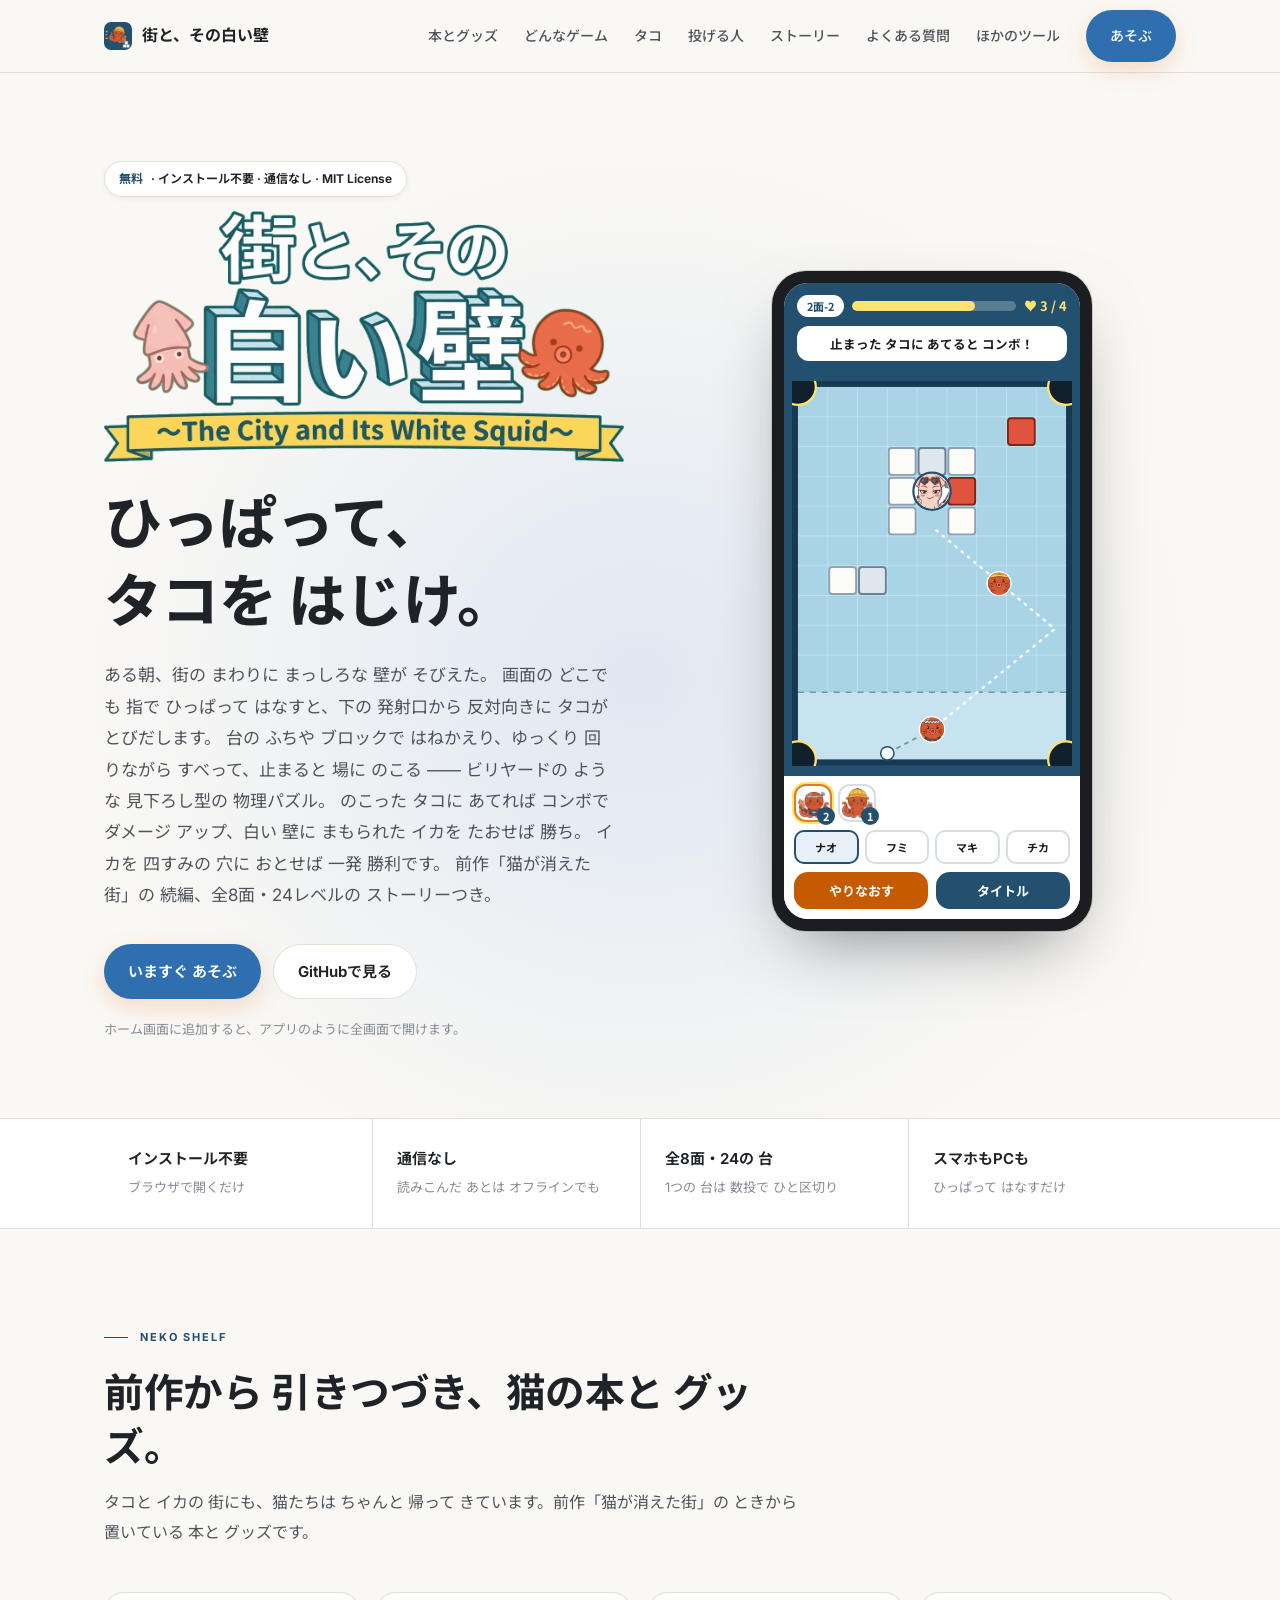
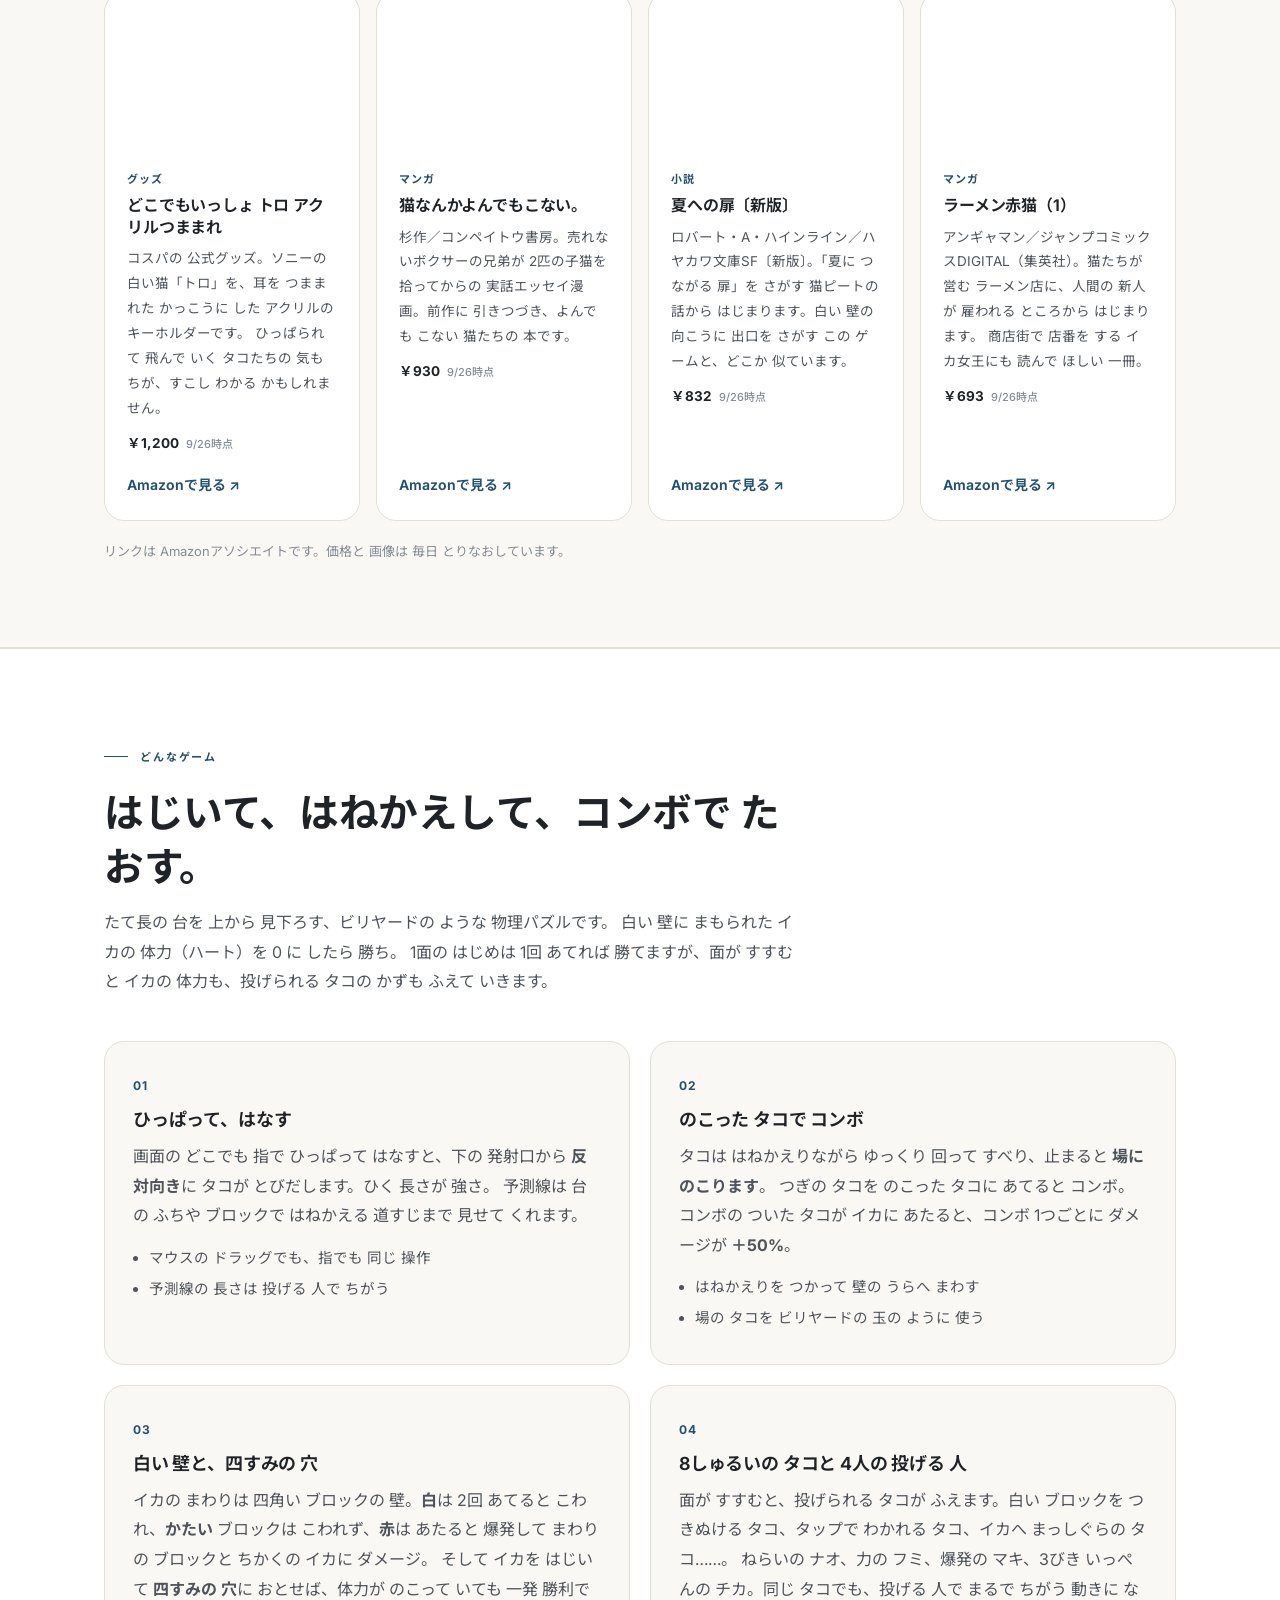
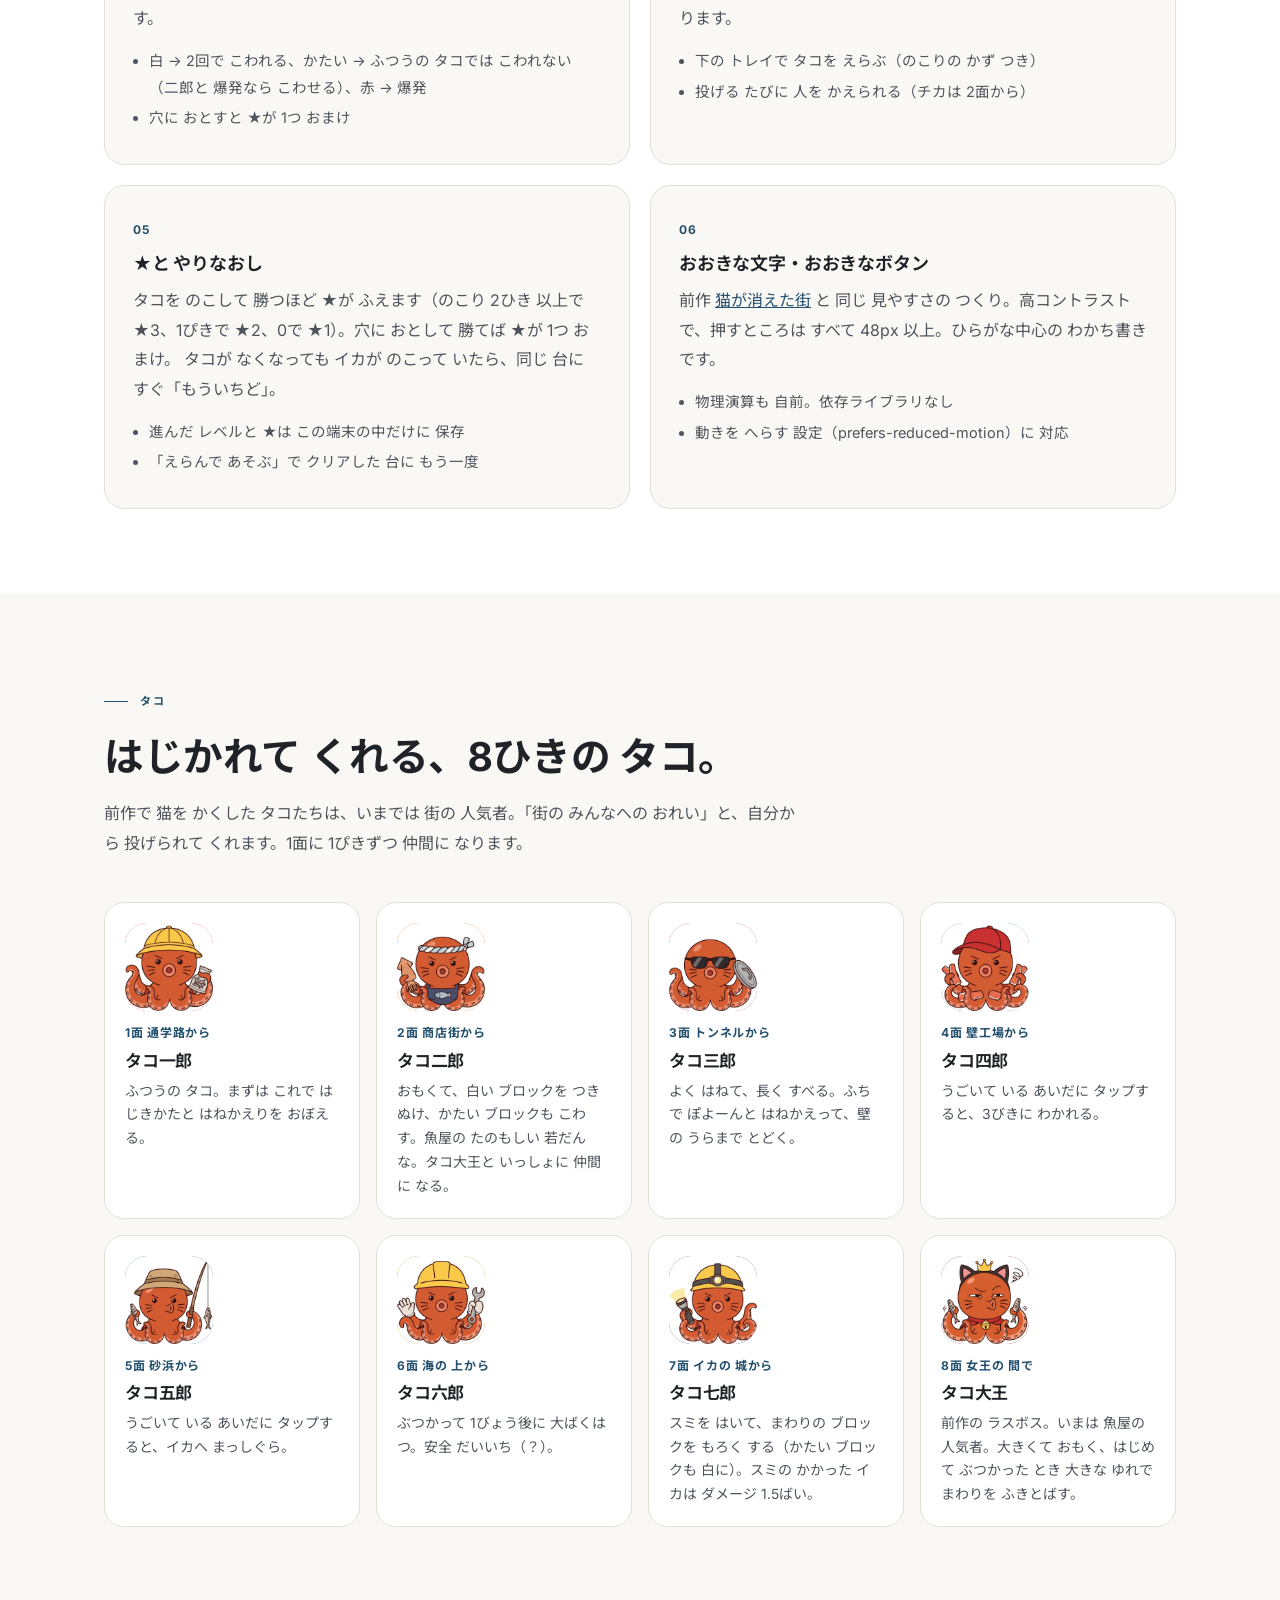
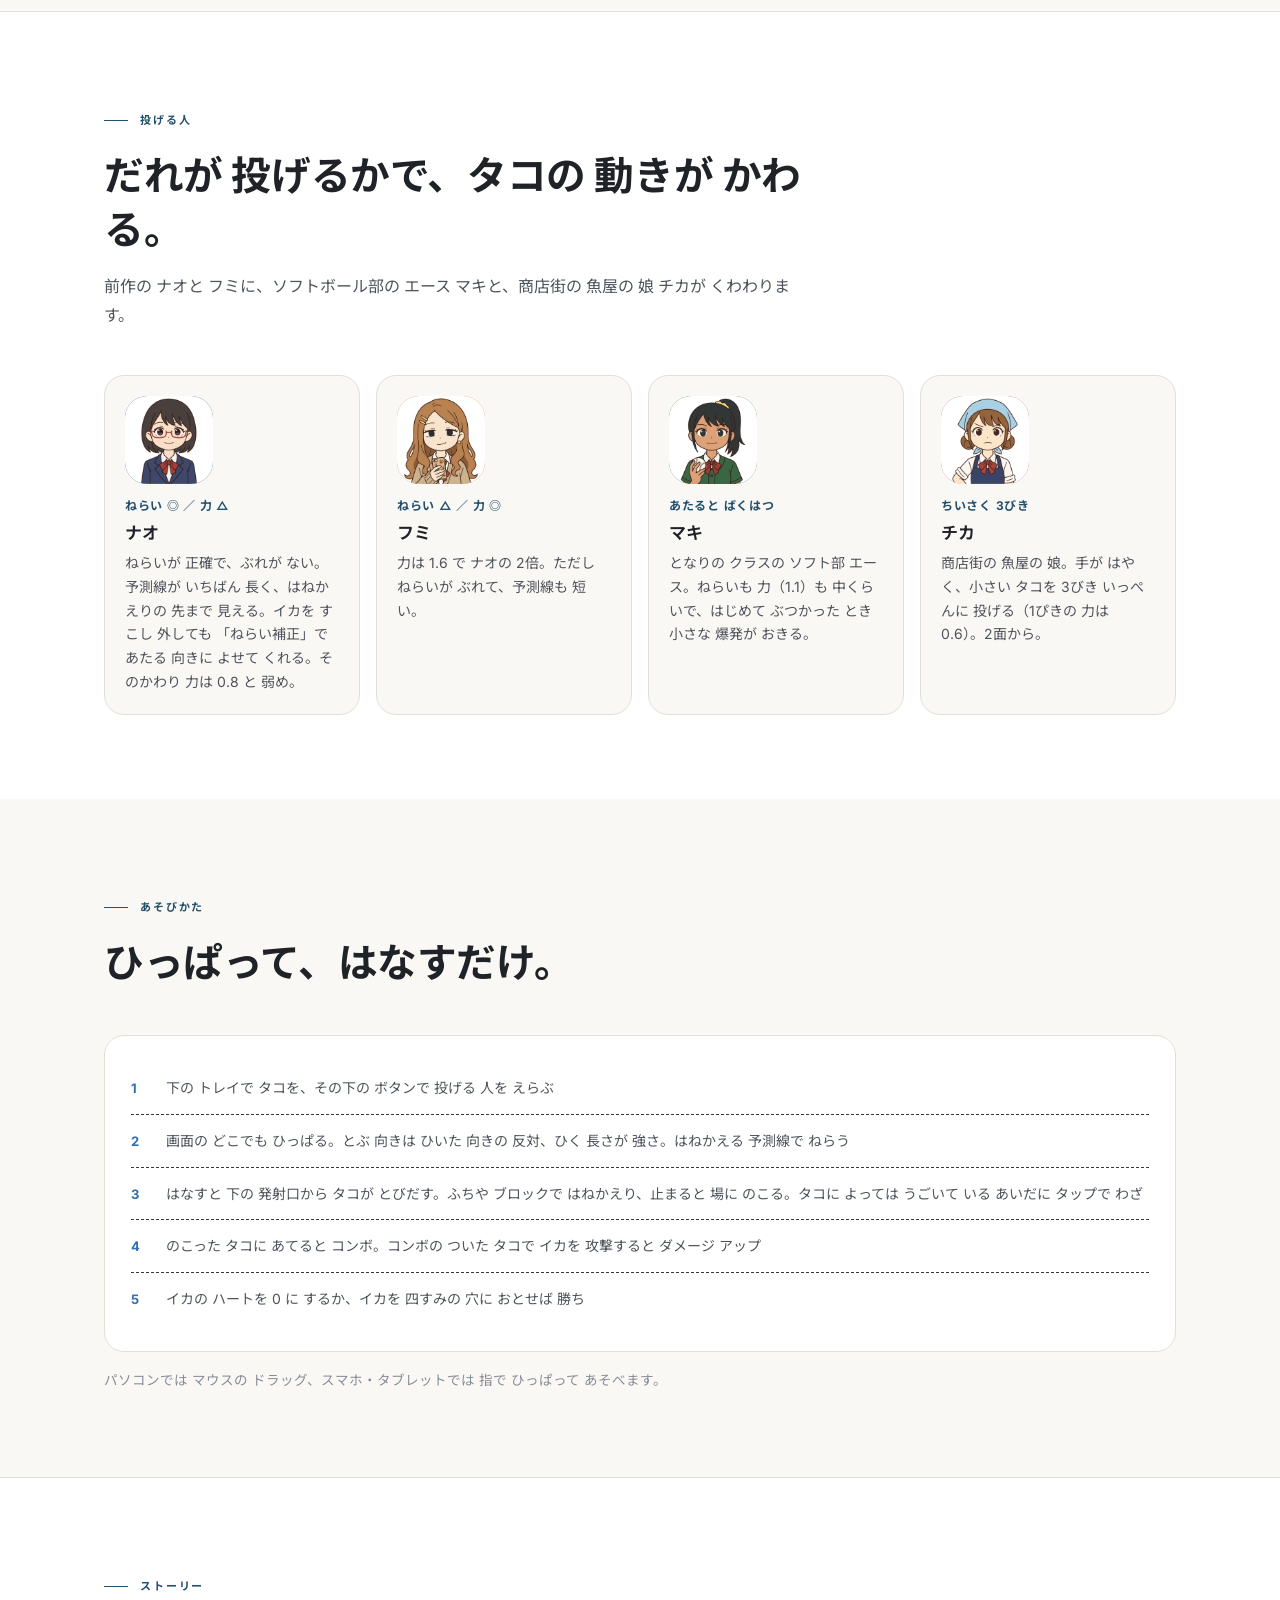
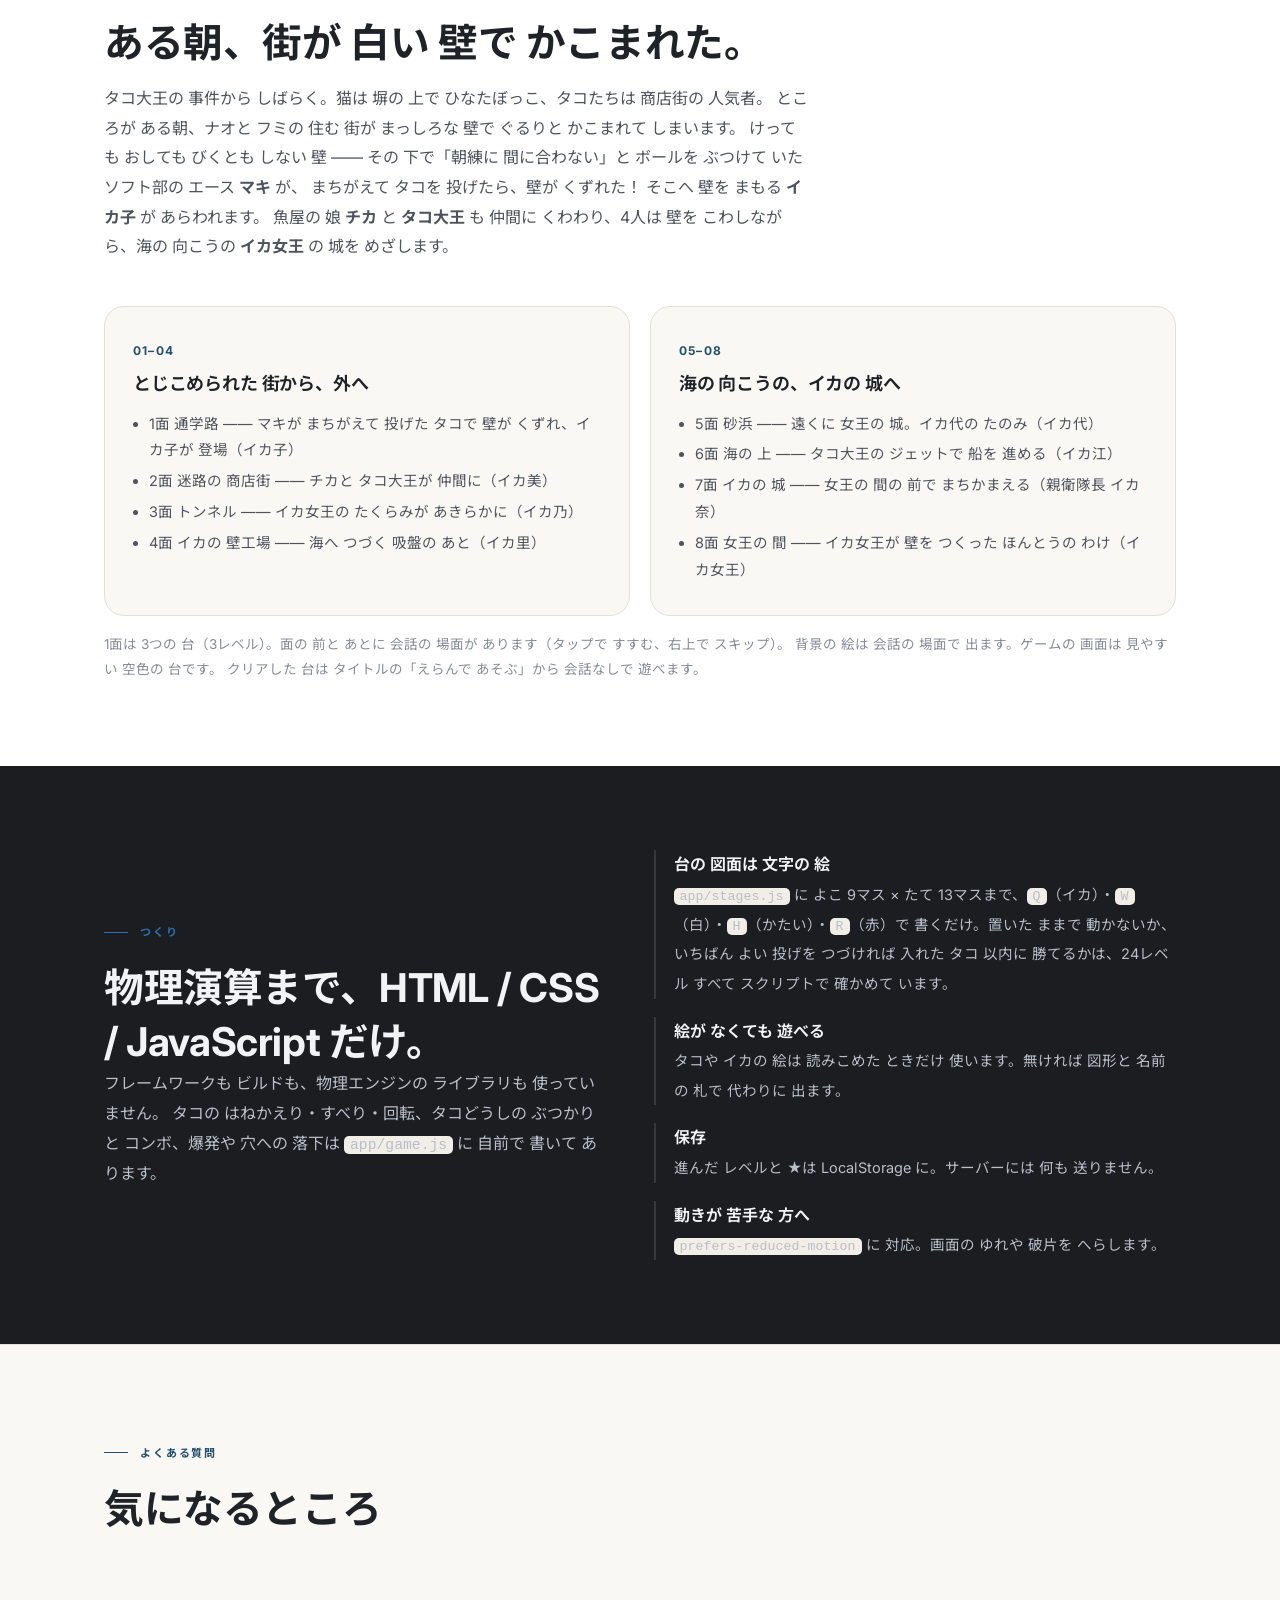
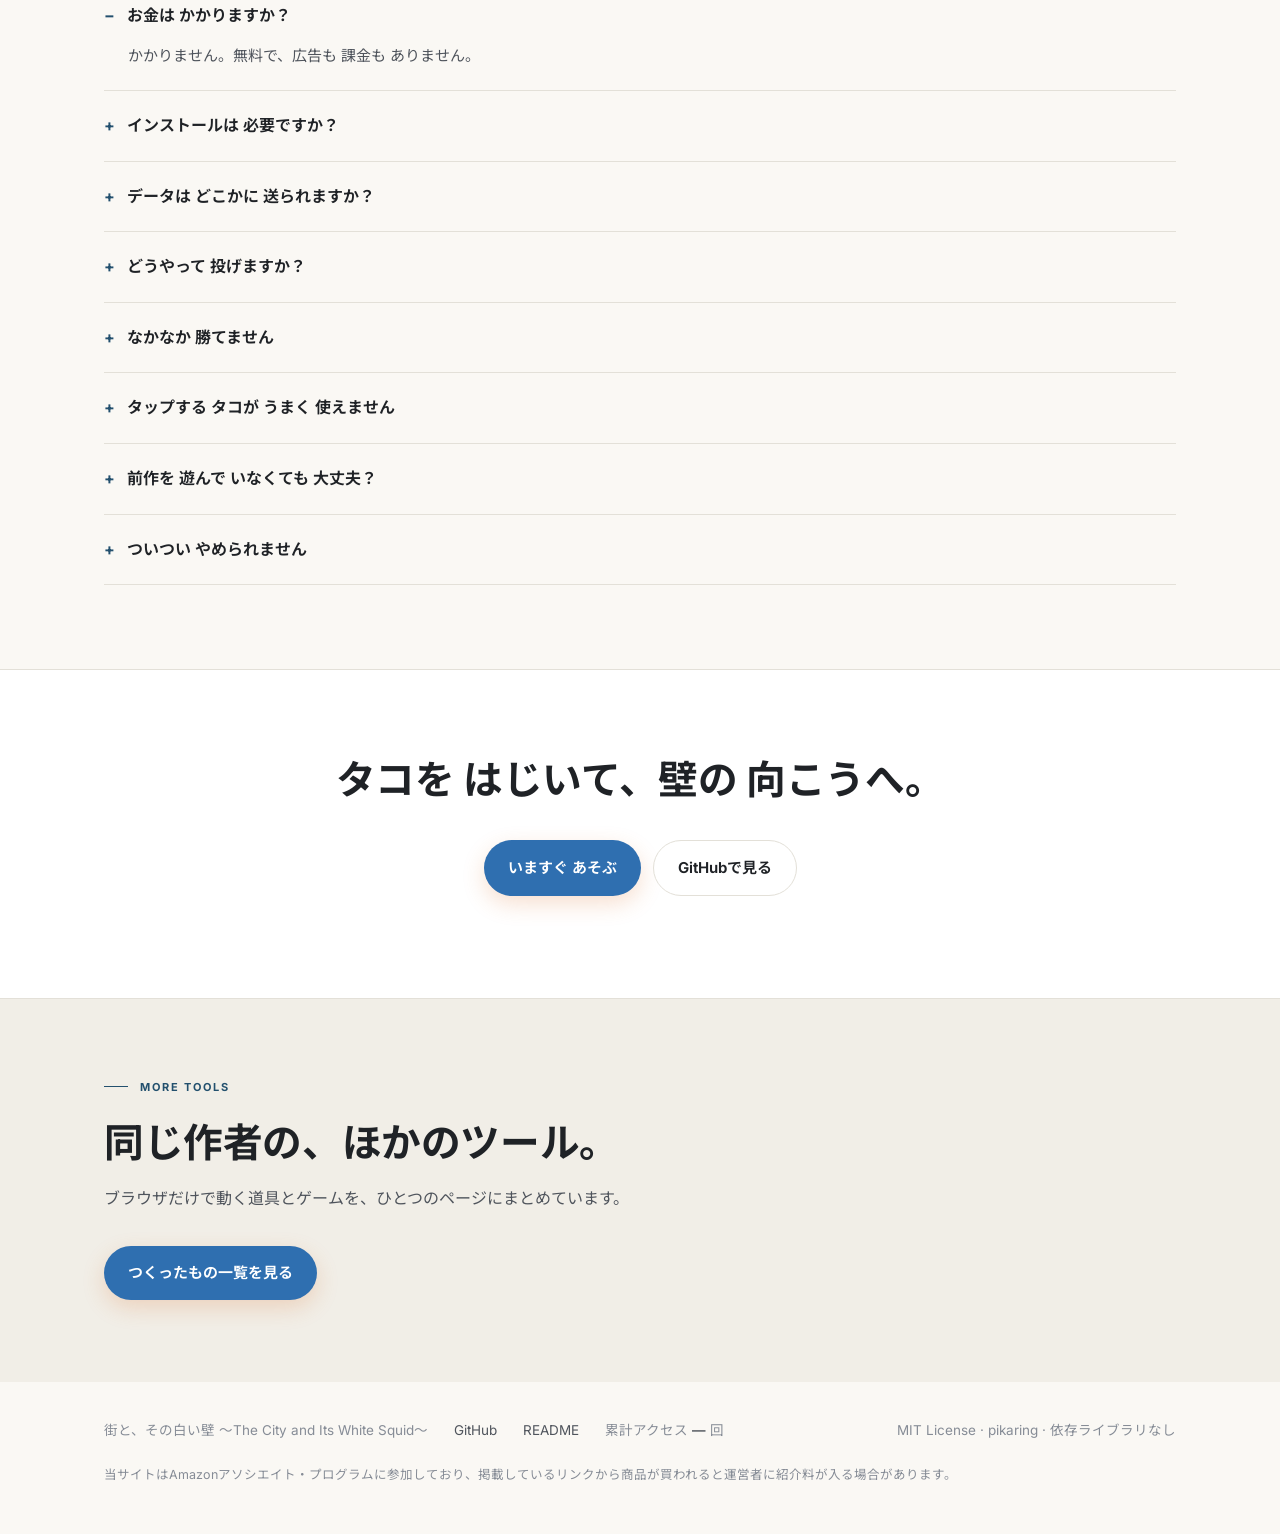
==== index.html @ 7b94de28 "あたった 手ごたえと ねらい補正：道すじは まげず、かすり判定・ナオの 補正・ヒットストップ - タコを イカへ まげる 処理を やめ、道すじは 予測線 どおりに - イカの あたり判定を 見た目より" ====
<!DOCTYPE html>
<html lang="ja">
<head>
<meta charset="UTF-8">
<meta name="viewport" content="width=device-width, initial-scale=1">
<title>街と、その白い壁 〜The City and Its White Squid〜｜タコを はじいて イカを たおす、見下ろし型の 物理パズル</title>
<meta name="description" content="インストール不要・無料・通信なしで、ブラウザだけで遊べるビリヤード風の物理パズル『街と、その白い壁』。画面をひっぱってはなすとタコがとびだし、台のふちやブロックではねかえって、白い壁にまもられたイカをたおします。止まったタコにあてるとコンボ、四すみの穴におとせば一発勝利。『猫が消えた街』の続編で、全8面・24レベルのストーリーつき。スマホでもPCでも。">
<meta name="theme-color" content="#23506e">

<link rel="canonical" href="https://pikaring.github.io/throw-on-tako/">
<meta property="og:type" content="website">
<meta property="og:title" content="街と、その白い壁 〜The City and Its White Squid〜｜タコを はじいて イカを たおす、見下ろし型の 物理パズル">
<meta property="og:description" content="ある朝、街が まっしろな 壁で かこまれた。ひっぱって はなして タコを はじき、はねかえりと コンボで 白い 壁の 中の イカを たおす、ビリヤード風の 物理パズル。『猫が消えた街』の 続編、全8面・24レベル。無料・インストール不要・通信なし。">
<meta property="og:url" content="https://pikaring.github.io/throw-on-tako/">
<meta property="og:image" content="https://pikaring.github.io/throw-on-tako/assets/icon.png">

<link rel="icon" href="assets/favicon.png" type="image/png">
<link rel="apple-touch-icon" href="assets/icon.png">
<link rel="preconnect" href="https://fonts.googleapis.com">
<link rel="preconnect" href="https://fonts.gstatic.com" crossorigin>
<link href="https://fonts.googleapis.com/css2?family=Inter:wght@400;500;600;650;700&family=Noto+Sans+JP:wght@400;500;600;700&display=swap" rel="stylesheet">
<link rel="stylesheet" href="assets/site.css">
<style>
  /* ヒーローの 画面モック：見下ろしの 台（site.css の 横から 見た 城の モックを ここで 上書き） */
  .screen-throw { min-height: 0; }
  .sboard { display: block; background: #23506e; padding: 8px 8px 6px; }
  .sboard svg { display: block; width: 100%; height: auto; }
  .sboard .sguide { fill: none; stroke: #fff; stroke-width: 3.2; stroke-dasharray: 2 9; stroke-linecap: round; }
  .sboard .spull { fill: none; stroke: #23506e; stroke-opacity: .55; stroke-width: 2.4; stroke-dasharray: 6 6; }
</style>
<script>
  /* ホーム画面に くわえた アイコンから 開いた ときは、紹介ページを とばして
     そのまま ゲームへ（すでに 入れて ある 方の 使い勝手を かえない ため）。

     ただし standalone は「いま 開いて いる ウィンドウの 表示モード」なので、
     ポータルなど 別の ページを ホーム画面から 開いて いると、そこから たどって
     きた この ページでも 条件が 成立して しまう。アイコンからの 起動には
     参照元が 無いので、それを 見て 区別する。 */
  var fromIcon = !document.referrer;
  var standalone = window.matchMedia('(display-mode: standalone)').matches
                || window.navigator.standalone === true;
  if (fromIcon && standalone) {
    location.replace('app/');
  }
</script>
<!-- Google tag (gtag.js) -->
<script async src="https://www.googletagmanager.com/gtag/js?id=G-3FCFQY4W85"></script>
<script>
  window.dataLayer = window.dataLayer || [];
  function gtag(){dataLayer.push(arguments);}
  gtag('js', new Date());
  gtag('config', 'G-3FCFQY4W85');
</script>
<script type="application/ld+json">
{
  "@context": "https://schema.org",
  "@type": "WebApplication",
  "name": "街と、その白い壁 〜The City and Its White Squid〜",
  "alternateName": "Throw on Tako",
  "url": "https://pikaring.github.io/throw-on-tako/",
  "description": "インストール不要・無料・通信なしで、ブラウザだけで遊べるビリヤード風の物理パズル『街と、その白い壁』。画面をひっぱってはなすとタコがとびだし、台のふちやブロックではねかえって、白い壁にまもられたイカをたおします。止まったタコにあてるとコンボ、四すみの穴におとせば一発勝利。『猫が消えた街』の続編で、全8面・24レベルのストーリーつき。スマホでもPCでも。",
  "applicationCategory": "GameApplication",
  "operatingSystem": "すべて（ウェブブラウザ）",
  "inLanguage": "ja",
  "isAccessibleForFree": true,
  "offers": {
    "@type": "Offer",
    "price": "0",
    "priceCurrency": "JPY"
  },
  "license": "https://opensource.org/licenses/MIT",
  "author": {
    "@type": "Person",
    "name": "pikaring",
    "url": "https://pikaring.github.io/"
  },
  "browserRequirements": "JavaScript が 動く ブラウザ"
}
</script>
</head>
<body>

<header class="header">
  <div class="wrap header-inner">
    <a class="brand" href="./"><img src="assets/favicon.png" alt="" width="28" height="28">街と、その白い壁</a>
    <nav class="nav">
      <a href="#goods">本とグッズ</a>
      <a href="#about">どんなゲーム</a>
      <a href="#takos">タコ</a>
      <a href="#throwers">投げる人</a>
      <a href="#story">ストーリー</a>
      <a href="#faq">よくある質問</a>
      <a href="#family">ほかのツール</a>
      <a class="btn btn-main" href="app/">あそぶ</a>
    </nav>
  </div>
</header>

<section class="hero">
  <div class="wrap hero-grid">
    <div>
      <span class="pill"><b>無料</b> · インストール不要 · 通信なし · MIT License</span>
      <img class="hero-logo" src="app/images/story/logo.png" alt="街と、その白い壁 〜The City and Its White Squid〜" onerror="this.remove()">
      <h1>ひっぱって、<br>タコを はじけ。</h1>
      <p class="lead">ある朝、街の まわりに まっしろな 壁が そびえた。
        画面の どこでも 指で ひっぱって はなすと、下の 発射口から 反対向きに タコが とびだします。
        台の ふちや ブロックで はねかえり、ゆっくり 回りながら すべって、止まると 場に のこる ――
        ビリヤードの ような 見下ろし型の 物理パズル。
        のこった タコに あてれば コンボで ダメージ アップ、白い 壁に まもられた イカを たおせば 勝ち。
        イカを 四すみの 穴に おとせば 一発 勝利です。
        前作「猫が消えた街」の 続編、全8面・24レベルの ストーリーつき。</p>
      <div class="hero-actions">
        <a class="btn btn-main" href="app/">いますぐ あそぶ</a>
        <a class="btn btn-sub" href="https://github.com/pikaring/throw-on-tako">GitHubで見る</a>
      </div>
      <p class="hero-note">ホーム画面に追加すると、アプリのように全画面で開けます。</p>
    </div>

    <div class="phone" aria-hidden="true">
      <div class="screen screen-throw">
        <div class="sbar">
          <p class="stop"><span class="sbadge">2面-2</span><span class="sgauge"><i style="width:75%"></i></span><span class="spct">♥ 3 / 4</span></p>
          <p class="smsg">止まった タコに あてると コンボ！</p>
        </div>
        <div class="sboard">
          <svg viewBox="-8 -8 376 516" role="presentation">
            <defs>
              <clipPath id="mIka"><circle cx="180" cy="140" r="23"/></clipPath>
              <clipPath id="mTakoA"><circle cx="270" cy="264" r="15"/></clipPath>
              <clipPath id="mTakoB"><circle cx="180" cy="460" r="16"/></clipPath>
            </defs>
            <!-- 台（空色）と マス目 -->
            <rect x="-8" y="-8" width="376" height="516" rx="18" fill="#173a52"/>
            <rect x="0" y="0" width="360" height="500" fill="#a8d4e6"/>
            <g stroke="#ffffff" stroke-opacity=".35" stroke-width="1">
              <path d="M40 0V410M80 0V410M120 0V410M160 0V410M200 0V410M240 0V410M280 0V410M320 0V410"/>
              <path d="M0 40H360M0 80H360M0 120H360M0 160H360M0 200H360M0 240H360M0 280H360M0 320H360M0 360H360"/>
            </g>
            <!-- 発射口の ばしょ -->
            <rect x="0" y="410" width="360" height="90" fill="#ffffff" fill-opacity=".35"/>
            <path d="M0 410H360" stroke="#23506e" stroke-opacity=".5" stroke-width="2" stroke-dasharray="8 8"/>
            <!-- 四すみの 穴 -->
            <g fill="#10202c" stroke="#ffe36e" stroke-width="3">
              <circle cx="0" cy="0" r="24"/><circle cx="360" cy="0" r="24"/>
              <circle cx="0" cy="500" r="24"/><circle cx="360" cy="500" r="24"/>
            </g>
            <!-- ブロック：白 W・かたい H・赤 R -->
            <g stroke-width="2.5">
              <g fill="#fbfbf8" stroke="#8fa0b3">
                <rect x="122" y="82" width="36" height="36" rx="4"/><rect x="202" y="82" width="36" height="36" rx="4"/>
                <rect x="122" y="122" width="36" height="36" rx="4"/>
                <rect x="122" y="162" width="36" height="36" rx="4"/><rect x="202" y="162" width="36" height="36" rx="4"/>
                <rect x="42" y="242" width="36" height="36" rx="4"/>
              </g>
              <g fill="#dfe7ee" stroke="#6d8093">
                <rect x="162" y="82" width="36" height="36" rx="4"/><rect x="82" y="242" width="36" height="36" rx="4"/>
              </g>
              <g fill="#e0533d" stroke="#7a2519">
                <rect x="202" y="122" width="36" height="36" rx="4"/><rect x="282" y="42" width="36" height="36" rx="4"/>
              </g>
            </g>
            <!-- まんなかの イカ（絵が なければ 白い 丸） -->
            <circle cx="180" cy="140" r="25" fill="#ffffff" stroke="#23506e" stroke-width="3"/>
            <image href="app/images/story/ika2-normal.png" x="150" y="108" width="60" height="60" clip-path="url(#mIka)"/>
            <!-- 予測線：右の ふちで はねかえって、イカの 下の すきまへ -->
            <path class="sguide" d="M180 460 L345 325 L184 191"/>
            <!-- 引っぱって いる 指（反対向き） -->
            <path class="spull" d="M180 460 L120 492"/>
            <circle cx="120" cy="492" r="9" fill="#ffffff" fill-opacity=".85" stroke="#23506e" stroke-width="2"/>
            <!-- 場に のこった タコ（ここに あてると コンボ） -->
            <circle cx="270" cy="264" r="16" fill="#e0533d" stroke="#ffffff" stroke-width="2"/>
            <image href="app/images/story/tako1-normal.png" x="246" y="240" width="48" height="48" clip-path="url(#mTakoA)"/>
            <!-- 発射口の タコ -->
            <circle cx="180" cy="460" r="17" fill="#d9731f" stroke="#ffffff" stroke-width="2"/>
            <image href="app/images/story/tako2-normal.png" x="154" y="434" width="52" height="52" clip-path="url(#mTakoB)"/>
          </svg>
        </div>
        <div class="stray">
          <span class="t2 on"><b>2</b></span><span><b>1</b></span>
        </div>
        <div class="swho"><i class="on">ナオ</i><i>フミ</i><i>マキ</i><i>チカ</i></div>
        <div class="sbtns"><b>やりなおす</b><i>タイトル</i></div>
      </div>
    </div>
  </div>
</section>

<div class="specs">
  <div class="wrap specs-grid">
    <div class="spec"><b>インストール不要</b><span>ブラウザで開くだけ</span></div>
    <div class="spec"><b>通信なし</b><span>読みこんだ あとは オフラインでも</span></div>
    <div class="spec"><b>全8面・24の 台</b><span>1つの 台は 数投で ひと区切り</span></div>
    <div class="spec"><b>スマホもPCも</b><span>ひっぱって はなすだけ</span></div>
  </div>
</div>

<section class="goods" id="goods">
  <div class="wrap">
    <div class="sec-head">
      <p class="eyebrow">NEKO SHELF</p>
      <h2>前作から 引きつづき、猫の本と グッズ。</h2>
      <p>タコと イカの 街にも、猫たちは ちゃんと 帰って きています。前作「猫が消えた街」の ときから 置いている 本と グッズです。</p>
    </div>
    <div class="goods-grid">

      <div class="good" data-asin="B0DR89S4JV">
        <p class="gcat">グッズ</p>
        <h3>どこでもいっしょ トロ アクリルつままれ</h3>
        <p>コスパの 公式グッズ。ソニーの 白い猫「トロ」を、耳を つままれた かっこうに した アクリルの キーホルダーです。
          ひっぱられて 飛んで いく タコたちの 気もちが、すこし わかる かもしれません。</p>
        <a class="glink" href="https://www.amazon.co.jp/dp/B0DR89S4JV?tag=redcomet-22" target="_blank" rel="sponsored noopener">Amazonで見る ↗</a>
      </div>

      <div class="good" data-asin="4408411647">
        <p class="gcat">マンガ</p>
        <h3>猫なんかよんでもこない。</h3>
        <p>杉作／コンペイトウ書房。売れないボクサーの兄弟が 2匹の子猫を 拾ってからの 実話エッセイ漫画。前作に 引きつづき、よんでも こない 猫たちの 本です。</p>
        <a class="glink" href="https://www.amazon.co.jp/dp/4408411647?tag=redcomet-22" target="_blank" rel="sponsored noopener">Amazonで見る ↗</a>
      </div>

      <div class="good" data-asin="B08P717SMC">
        <p class="gcat">小説</p>
        <h3>夏への扉〔新版〕</h3>
        <p>ロバート・A・ハインライン／ハヤカワ文庫SF〔新版〕。「夏に つながる 扉」を さがす 猫ピートの 話から はじまります。白い 壁の 向こうに 出口を さがす この ゲームと、どこか 似ています。</p>
        <a class="glink" href="https://www.amazon.co.jp/dp/B08P717SMC?tag=redcomet-22" target="_blank" rel="sponsored noopener">Amazonで見る ↗</a>
      </div>

      <div class="good" data-asin="B0BBTSRRZJ">
        <p class="gcat">マンガ</p>
        <h3>ラーメン赤猫（1）</h3>
        <p>アンギャマン／ジャンプコミックスDIGITAL（集英社）。猫たちが 営む ラーメン店に、人間の 新人が 雇われる ところから はじまります。
          商店街で 店番を する イカ女王にも 読んで ほしい 一冊。</p>
        <a class="glink" href="https://www.amazon.co.jp/dp/B0BBTSRRZJ?tag=redcomet-22" target="_blank" rel="sponsored noopener">Amazonで見る ↗</a>
      </div>

    </div>
    <p class="goods-note">リンクは Amazonアソシエイトです。価格と 画像は 毎日 とりなおしています。</p>
  </div>
</section>

<section id="about" class="alt">
  <div class="wrap">
    <div class="sec-head">
      <p class="eyebrow">どんなゲーム</p>
      <h2>はじいて、はねかえして、コンボで たおす。</h2>
      <p>たて長の 台を 上から 見下ろす、ビリヤードの ような 物理パズルです。
        白い 壁に まもられた イカの 体力（ハート）を 0 に したら 勝ち。
        1面の はじめは 1回 あてれば 勝てますが、面が すすむと イカの 体力も、投げられる タコの かずも ふえて いきます。</p>
    </div>
    <div class="cards">
      <div class="card">
        <span class="num">01</span>
        <h3>ひっぱって、はなす</h3>
        <p>画面の どこでも 指で ひっぱって はなすと、下の 発射口から <b>反対向き</b>に タコが とびだします。ひく 長さが 強さ。
          予測線は 台の ふちや ブロックで はねかえる 道すじまで 見せて くれます。</p>
        <ul>
          <li>マウスの ドラッグでも、指でも 同じ 操作</li>
          <li>予測線の 長さは 投げる 人で ちがう</li>
        </ul>
      </div>
      <div class="card">
        <span class="num">02</span>
        <h3>のこった タコで コンボ</h3>
        <p>タコは はねかえりながら ゆっくり 回って すべり、止まると <b>場に のこります</b>。
          つぎの タコを のこった タコに あてると コンボ。コンボの ついた タコが イカに あたると、コンボ 1つごとに ダメージが <b>＋50%</b>。</p>
        <ul>
          <li>はねかえりを つかって 壁の うらへ まわす</li>
          <li>場の タコを ビリヤードの 玉の ように 使う</li>
        </ul>
      </div>
      <div class="card">
        <span class="num">03</span>
        <h3>白い 壁と、四すみの 穴</h3>
        <p>イカの まわりは 四角い ブロックの 壁。<b>白</b>は 2回 あてると こわれ、<b>かたい</b> ブロックは こわれず、<b>赤</b>は あたると 爆発して まわりの ブロックと ちかくの イカに ダメージ。
          そして イカを はじいて <b>四すみの 穴</b>に おとせば、体力が のこって いても 一発 勝利です。</p>
        <ul>
          <li>白 → 2回で こわれる、かたい → ふつうの タコでは こわれない（二郎と 爆発なら こわせる）、赤 → 爆発</li>
          <li>穴に おとすと ★が 1つ おまけ</li>
        </ul>
      </div>
      <div class="card">
        <span class="num">04</span>
        <h3>8しゅるいの タコと 4人の 投げる 人</h3>
        <p>面が すすむと、投げられる タコが ふえます。白い ブロックを つきぬける タコ、タップで わかれる タコ、イカへ まっしぐらの タコ……。
          ねらいの ナオ、力の フミ、爆発の マキ、3びき いっぺんの チカ。同じ タコでも、投げる 人で まるで ちがう 動きに なります。</p>
        <ul>
          <li>下の トレイで タコを えらぶ（のこりの かず つき）</li>
          <li>投げる たびに 人を かえられる（チカは 2面から）</li>
        </ul>
      </div>
      <div class="card">
        <span class="num">05</span>
        <h3>★と やりなおし</h3>
        <p>タコを のこして 勝つほど ★が ふえます（のこり 2ひき 以上で ★3、1ぴきで ★2、0で ★1）。穴に おとして 勝てば ★が 1つ おまけ。
          タコが なくなっても イカが のこって いたら、同じ 台に すぐ「もういちど」。</p>
        <ul>
          <li>進んだ レベルと ★は この端末の中だけに 保存</li>
          <li>「えらんで あそぶ」で クリアした 台に もう一度</li>
        </ul>
      </div>
      <div class="card">
        <span class="num">06</span>
        <h3>おおきな文字・おおきなボタン</h3>
        <p>前作 <a href="https://pikaring.github.io/cat-on-escape/">猫が消えた街</a> と 同じ 見やすさの つくり。高コントラストで、押すところは すべて 48px 以上。ひらがな中心の わかち書きです。</p>
        <ul>
          <li>物理演算も 自前。依存ライブラリなし</li>
          <li>動きを へらす 設定（prefers-reduced-motion）に 対応</li>
        </ul>
      </div>
    </div>
  </div>
</section>

<section id="takos">
  <div class="wrap">
    <div class="sec-head">
      <p class="eyebrow">タコ</p>
      <h2>はじかれて くれる、8ひきの タコ。</h2>
      <p>前作で 猫を かくした タコたちは、いまでは 街の 人気者。「街の みんなへの おれい」と、自分から 投げられて くれます。1面に 1ぴきずつ 仲間に なります。</p>
    </div>
    <div class="chars">
      <div class="char"><div class="char-face" style="--c:#e0533d"><span>一</span><img src="app/images/story/tako1-normal.png" alt="" loading="lazy" onerror="this.remove()"></div>
        <p class="tag">1面 通学路から</p><h3>タコ一郎</h3><p>ふつうの タコ。まずは これで はじきかたと はねかえりを おぼえる。</p></div>
      <div class="char"><div class="char-face" style="--c:#d9731f"><span>二</span><img src="app/images/story/tako2-normal.png" alt="" loading="lazy" onerror="this.remove()"></div>
        <p class="tag">2面 商店街から</p><h3>タコ二郎</h3><p>おもくて、白い ブロックを つきぬけ、かたい ブロックも こわす。魚屋の たのもしい 若だんな。タコ大王と いっしょに 仲間に なる。</p></div>
      <div class="char"><div class="char-face" style="--c:#c0398a"><span>三</span><img src="app/images/story/tako3-normal.png" alt="" loading="lazy" onerror="this.remove()"></div>
        <p class="tag">3面 トンネルから</p><h3>タコ三郎</h3><p>よく はねて、長く すべる。ふちで ぽよーんと はねかえって、壁の うらまで とどく。</p></div>
      <div class="char"><div class="char-face" style="--c:#3f8f57"><span>四</span><img src="app/images/story/tako4-normal.png" alt="" loading="lazy" onerror="this.remove()"></div>
        <p class="tag">4面 壁工場から</p><h3>タコ四郎</h3><p>うごいて いる あいだに タップすると、3びきに わかれる。</p></div>
      <div class="char"><div class="char-face" style="--c:#2f6fb0"><span>五</span><img src="app/images/story/tako5-normal.png" alt="" loading="lazy" onerror="this.remove()"></div>
        <p class="tag">5面 砂浜から</p><h3>タコ五郎</h3><p>うごいて いる あいだに タップすると、イカへ まっしぐら。</p></div>
      <div class="char"><div class="char-face" style="--c:#b8860b"><span>六</span><img src="app/images/story/tako6-normal.png" alt="" loading="lazy" onerror="this.remove()"></div>
        <p class="tag">6面 海の 上から</p><h3>タコ六郎</h3><p>ぶつかって 1びょう後に 大ばくはつ。安全 だいいち（？）。</p></div>
      <div class="char"><div class="char-face" style="--c:#4b3f63"><span>七</span><img src="app/images/story/tako7-normal.png" alt="" loading="lazy" onerror="this.remove()"></div>
        <p class="tag">7面 イカの 城から</p><h3>タコ七郎</h3><p>スミを はいて、まわりの ブロックを もろく する（かたい ブロックも 白に）。スミの かかった イカは ダメージ 1.5ばい。</p></div>
      <div class="char"><div class="char-face" style="--c:#8e1b1b"><span>王</span><img src="app/images/story/daiou-normal.png" alt="" loading="lazy" onerror="this.remove()"></div>
        <p class="tag">8面 女王の 間で</p><h3>タコ大王</h3><p>前作の ラスボス。いまは 魚屋の 人気者。大きくて おもく、はじめて ぶつかった とき 大きな ゆれで まわりを ふきとばす。</p></div>
    </div>
  </div>
</section>

<section id="throwers" class="alt">
  <div class="wrap">
    <div class="sec-head">
      <p class="eyebrow">投げる人</p>
      <h2>だれが 投げるかで、タコの 動きが かわる。</h2>
      <p>前作の ナオと フミに、ソフトボール部の エース マキと、商店街の 魚屋の 娘 チカが くわわります。</p>
    </div>
    <div class="chars">
      <div class="char"><div class="char-face" style="--c:#27407a"><span>ナ</span><img src="app/images/story/nao-normal.png" alt="" loading="lazy" onerror="this.remove()"></div>
        <p class="tag">ねらい ◎ ／ 力 △</p><h3>ナオ</h3><p>ねらいが 正確で、ぶれが ない。予測線が いちばん 長く、はねかえりの 先まで 見える。イカを すこし 外しても 「ねらい補正」で あたる 向きに よせて くれる。そのかわり 力は 0.8 と 弱め。</p></div>
      <div class="char"><div class="char-face" style="--c:#d9731f"><span>フ</span><img src="app/images/story/fumi-normal.png" alt="" loading="lazy" onerror="this.remove()"></div>
        <p class="tag">ねらい △ ／ 力 ◎</p><h3>フミ</h3><p>力は 1.6 で ナオの 2倍。ただし ねらいが ぶれて、予測線も 短い。</p></div>
      <div class="char"><div class="char-face" style="--c:#1f7a3d"><span>マ</span><img src="app/images/story/maki-normal.png" alt="" loading="lazy" onerror="this.remove()"></div>
        <p class="tag">あたると ばくはつ</p><h3>マキ</h3><p>となりの クラスの ソフト部 エース。ねらいも 力（1.1）も 中くらいで、はじめて ぶつかった とき 小さな 爆発が おきる。</p></div>
      <div class="char"><div class="char-face" style="--c:#b0457a"><span>チ</span><img src="app/images/story/chika-normal.png" alt="" loading="lazy" onerror="this.remove()"></div>
        <p class="tag">ちいさく 3びき</p><h3>チカ</h3><p>商店街の 魚屋の 娘。手が はやく、小さい タコを 3びき いっぺんに 投げる（1ぴきの 力は 0.6）。2面から。</p></div>
    </div>
  </div>
</section>

<section id="howto">
  <div class="wrap">
    <div class="sec-head">
      <p class="eyebrow">あそびかた</p>
      <h2>ひっぱって、はなすだけ。</h2>
    </div>
    <div class="steps-box" style="background:#fff;border:1px solid var(--line)">
      <div class="flow-step"><em>1</em><span>下の トレイで タコを、その下の ボタンで 投げる 人を えらぶ</span></div>
      <div class="flow-step"><em>2</em><span>画面の どこでも ひっぱる。とぶ 向きは ひいた 向きの 反対、ひく 長さが 強さ。はねかえる 予測線で ねらう</span></div>
      <div class="flow-step"><em>3</em><span>はなすと 下の 発射口から タコが とびだす。ふちや ブロックで はねかえり、止まると 場に のこる。タコに よっては うごいて いる あいだに タップで わざ</span></div>
      <div class="flow-step"><em>4</em><span>のこった タコに あてると コンボ。コンボの ついた タコで イカを 攻撃すると ダメージ アップ</span></div>
      <div class="flow-step"><em>5</em><span>イカの ハートを 0 に するか、イカを 四すみの 穴に おとせば 勝ち</span></div>
    </div>
    <p class="note">パソコンでは マウスの ドラッグ、スマホ・タブレットでは 指で ひっぱって あそべます。</p>
  </div>
</section>

<section id="story" class="alt">
  <div class="wrap">
    <div class="sec-head">
      <p class="eyebrow">ストーリー</p>
      <h2>ある朝、街が 白い 壁で かこまれた。</h2>
      <p>タコ大王の 事件から しばらく。猫は 塀の 上で ひなたぼっこ、タコたちは 商店街の 人気者。
        ところが ある朝、ナオと フミの 住む 街が まっしろな 壁で ぐるりと かこまれて しまいます。
        けっても おしても びくとも しない 壁 ―― その 下で「朝練に 間に合わない」と ボールを ぶつけて いた ソフト部の エース <b>マキ</b> が、
        まちがえて タコを 投げたら、壁が くずれた！ そこへ 壁を まもる <b>イカ子</b> が あらわれます。
        魚屋の 娘 <b>チカ</b> と <b>タコ大王</b> も 仲間に くわわり、4人は 壁を こわしながら、海の 向こうの <b>イカ女王</b> の 城を めざします。</p>
    </div>
    <div class="cards">
      <div class="card">
        <span class="num">01–04</span>
        <h3>とじこめられた 街から、外へ</h3>
        <ul>
          <li>1面 通学路 ―― マキが まちがえて 投げた タコで 壁が くずれ、イカ子が 登場（イカ子）</li>
          <li>2面 迷路の 商店街 ―― チカと タコ大王が 仲間に（イカ美）</li>
          <li>3面 トンネル ―― イカ女王の たくらみが あきらかに（イカ乃）</li>
          <li>4面 イカの 壁工場 ―― 海へ つづく 吸盤の あと（イカ里）</li>
        </ul>
      </div>
      <div class="card">
        <span class="num">05–08</span>
        <h3>海の 向こうの、イカの 城へ</h3>
        <ul>
          <li>5面 砂浜 ―― 遠くに 女王の 城。イカ代の たのみ（イカ代）</li>
          <li>6面 海の 上 ―― タコ大王の ジェットで 船を 進める（イカ江）</li>
          <li>7面 イカの 城 ―― 女王の 間の 前で まちかまえる（親衛隊長 イカ奈）</li>
          <li>8面 女王の 間 ―― イカ女王が 壁を つくった ほんとうの わけ（イカ女王）</li>
        </ul>
      </div>
    </div>
    <p class="note">1面は 3つの 台（3レベル）。面の 前と あとに 会話の 場面が あります（タップで すすむ、右上で スキップ）。
      背景の 絵は 会話の 場面で 出ます。ゲームの 画面は 見やすい 空色の 台です。
      クリアした 台は タイトルの「えらんで あそぶ」から 会話なしで 遊べます。</p>
  </div>
</section>

<section id="make" class="night">
  <div class="wrap night-grid">
    <div>
      <p class="eyebrow">つくり</p>
      <h2>物理演算まで、HTML / CSS / JavaScript だけ。</h2>
      <p>フレームワークも ビルドも、物理エンジンの ライブラリも 使っていません。
        タコの はねかえり・すべり・回転、タコどうしの ぶつかりと コンボ、爆発や 穴への 落下は <code>app/game.js</code> に 自前で 書いて あります。</p>
    </div>
    <div class="night-list">
      <div class="night-item"><b>台の 図面は 文字の 絵</b><span><code>app/stages.js</code> に よこ 9マス × たて 13マスまで、<code>Q</code>（イカ）・<code>W</code>（白）・<code>H</code>（かたい）・<code>R</code>（赤）で 書くだけ。置いた ままで 動かないか、いちばん よい 投げを つづければ 入れた タコ 以内に 勝てるかは、24レベル すべて スクリプトで 確かめて います。</span></div>
      <div class="night-item"><b>絵が なくても 遊べる</b><span>タコや イカの 絵は 読みこめた ときだけ 使います。無ければ 図形と 名前の 札で 代わりに 出ます。</span></div>
      <div class="night-item"><b>保存</b><span>進んだ レベルと ★は LocalStorage に。サーバーには 何も 送りません。</span></div>
      <div class="night-item"><b>動きが 苦手な 方へ</b><span><code>prefers-reduced-motion</code> に 対応。画面の ゆれや 破片を へらします。</span></div>
    </div>
  </div>
</section>

<section id="faq" class="faq">
  <div class="wrap">
    <div class="sec-head">
      <p class="eyebrow">よくある質問</p>
      <h2>気になるところ</h2>
    </div>
    <details open><summary>お金は かかりますか？</summary><p>かかりません。無料で、広告も 課金も ありません。</p></details>
    <details><summary>インストールは 必要ですか？</summary><p>不要です。ブラウザで開くだけ。ホーム画面に追加すると、アプリのように 全画面で 開けます。</p></details>
    <details><summary>データは どこかに 送られますか？</summary><p>送られません。進んだ レベルも ★も、お使いの端末の中だけに 保存されます。</p></details>
    <details><summary>どうやって 投げますか？</summary><p>画面の どこでも 指（または マウス）で ひっぱって、はなします。タコは 下の 発射口から、ひいた 向きの <b>反対</b>へ とびだします。ひく 長さで 強さが 決まり、ひっぱって いる あいだは はねかえる 道すじまで 予測線が 出ます。</p></details>
    <details><summary>なかなか 勝てません</summary><p>まっすぐ ぶつけるより、<b>コンボ</b>と <b>穴</b>を ねらうのが こつです。止まって 場に のこった タコに あててから イカに とどくと、コンボ 1つごとに ダメージが ＋50%。
      イカが 穴の そばに いたら、はじいて 四すみの 穴に おとせば 一発 勝利です。赤い ブロックの 爆発も ちかくの イカに ききます。予測線が 長い ナオで、ふちの はねかえりを つかうと ねらいやすく なります。</p></details>
    <details><summary>タップする タコが うまく 使えません</summary><p>タコ四郎（3びきに わかれる）と タコ五郎（イカへ まっしぐら）は、うごいて いる あいだに 画面の どこかを タップすると わざが 出ます。タコ五郎は、イカとの あいだに ブロックが ない ところで タップすると、まっすぐ とどきます。</p></details>
    <details><summary>前作を 遊んで いなくても 大丈夫？</summary><p>大丈夫です。お話は つながって いますが、はじめの 場面で 街の ようすが わかります。前作 <a href="https://pikaring.github.io/cat-on-escape/">猫が消えた街</a> は、ねこを そろえて 逃がす パズルです。</p></details>
    <details><summary>ついつい やめられません</summary><p>1つの 台は 数投で 終わります。クリアしたら ひと区切り。進んだ レベルは 保存されるので、つぎは「つづきから」遊べます。</p></details>
  </div>
</section>

<section class="cta">
  <div class="wrap">
    <h2>タコを はじいて、壁の 向こうへ。</h2>
    <div class="hero-actions">
      <a class="btn btn-main" href="app/">いますぐ あそぶ</a>
      <a class="btn btn-sub" href="https://github.com/pikaring/throw-on-tako">GitHubで見る</a>
    </div>
  </div>
</section>

<section class="family" id="family">
  <div class="wrap">
    <div class="sec-head">
      <p class="eyebrow">MORE TOOLS</p>
      <h2>同じ作者の、ほかのツール。</h2>
      <p>ブラウザだけで動く道具とゲームを、ひとつのページにまとめています。</p>
    </div>
    <div class="hero-actions">
      <a class="btn btn-main" href="https://pikaring.github.io/">つくったもの一覧を見る</a>
    </div>
  </div>
</section>

<footer class="footer">
  <div class="wrap footer-inner">
    <span>街と、その白い壁 〜The City and Its White Squid〜</span>
    <a href="https://github.com/pikaring/throw-on-tako">GitHub</a>
    <a href="https://github.com/pikaring/throw-on-tako/blob/main/README.md">README</a>
    <span class="counter">累計アクセス <b id="counter-value">―</b> 回</span>
    <span class="sep">MIT License · pikaring · 依存ライブラリなし</span>
    <span class="disclosure">当サイトはAmazonアソシエイト・プログラムに参加しており、掲載しているリンクから商品が買われると運営者に紹介料が入る場合があります。</span>
  </div>
</footer>

<script>
// アクセスカウンター（ほかのページと同じGAS。page名でサイトごとに別カウント）
(function () {
  var el = document.getElementById('counter-value');
  if (!el) return;
  var page = location.pathname.replace(/index\.html$/, '');
  fetch('https://script.google.com/macros/s/AKfycbxkQLZXNAFXkT7zhIO0TmMDGU3A0TQ234Lf-yhw5J7lvFAjCi3KLNLRd_LKd_xlOxPd/exec?page=' + encodeURIComponent(page))
    .then(function (r) { return r.json(); })
    .then(function (d) { el.textContent = Number(d.count).toLocaleString('ja-JP'); })
    .catch(function () { el.textContent = '―'; });
})();
</script>

<script>
// Amazon Creators API で取った商品情報（tools/fetch_goods.py が assets/goods.json に書く）。
// 取れていれば画像と価格を足し、無ければテキストカードのまま。
(function () {
  var cards = document.querySelectorAll('.good[data-asin]');
  if (!cards.length) return;
  fetch('assets/goods.json', { cache: 'no-cache' }).then(function (r) { return r.json(); }).then(function (d) {
    var at = new Date(d.fetchedAt);
    var stamp = isNaN(at) ? '' : (at.getMonth() + 1) + '/' + at.getDate() + '時点';
    cards.forEach(function (c) {
      var it = d.items && d.items[c.dataset.asin];
      if (!it) return;
      if (it.image) {
        var img = document.createElement('img');
        img.className = 'gimg'; img.src = it.image; img.alt = ''; img.loading = 'lazy';
        c.insertBefore(img, c.firstChild);
      }
      if (it.price) {
        var p = document.createElement('p');
        p.className = 'gprice';
        p.innerHTML = it.price + (stamp ? ' <small>' + stamp + '</small>' : '');
        var link = c.querySelector('.glink');
        c.insertBefore(p, link);
      }
      if (it.url) { var a = c.querySelector('.glink'); if (a) a.href = it.url; }
    });
  }).catch(function () { /* 取れなければ何もしない */ });
})();
</script>

</body>
</html>
---- assets/site.css ----
/* throw on tako（街と、その白い壁）紹介ページ
   ほかのツールと共通のデザイン（tap-on-neko / tap-on-kotoba / cat-on-escape と同じ site.css）。
   アクセントだけ このアプリの 海の あおに してある。
   ヒーローの画面モックは app/ の配色を そのまま 縮めたもの。 */

:root {
  --ember: #2f6fb0;
  --ember-dark: #23506e;
  --ink: #1f2226;
  --body: #4f545c;
  --muted: #868c96;
  --silver: #aab0bb;
  --paper: #faf8f4;
  --cream: #f1eee7;
  --line: #e3e0d8;
  --night: #1b1d21;
  --night-line: #33373e;
  --white: #fff;
  --blank: #1a4e8a;
  --blank-dark: #16406f;
  --radius: 20px;
  --wrap: 1120px;
}

* { box-sizing: border-box; }
html { scroll-behavior: smooth; scroll-padding-top: 92px; }

body {
  margin: 0;
  background: var(--paper);
  color: var(--body);
  font-family: Inter, "Noto Sans JP", "Yu Gothic", Meiryo, sans-serif;
  font-size: 16px;
  line-height: 1.85;
  -webkit-font-smoothing: antialiased;
}

img { max-width: 100%; display: block; }
a { color: var(--ember-dark); }
code { font-family: "Cascadia Code", Consolas, monospace; font-size: .92em; background: var(--cream); padding: 1px 6px; border-radius: 5px; }

.wrap { max-width: var(--wrap); margin: 0 auto; padding: 0 24px; }

h1, h2, h3 { color: var(--ink); line-height: 1.35; letter-spacing: -.01em; margin: 0; }
h2 { font-size: clamp(28px, 3.1vw, 40px); font-weight: 700; }
h3 { font-size: 18px; font-weight: 650; }
p { margin: 0; }

.eyebrow {
  display: flex; align-items: center; gap: 12px;
  color: var(--ember-dark);
  font-size: 11px; font-weight: 700; letter-spacing: .17em;
  margin: 0 0 20px;
}
.eyebrow:before { content: ""; width: 24px; height: 1px; background: currentColor; }

/* ---- ヘッダー ---- */
.header {
  position: sticky; top: 0; z-index: 50;
  background: #faf8f4d9; backdrop-filter: blur(16px);
  border-bottom: 1px solid var(--line);
}
.header-inner { height: 72px; display: flex; align-items: center; gap: 28px; }
.brand { display: flex; align-items: center; gap: 10px; font-weight: 700; color: var(--ink); text-decoration: none; }
.brand img { width: 28px; height: 28px; border-radius: 7px; }
.nav { margin-left: auto; display: flex; align-items: center; gap: 26px; }
.nav a { color: var(--body); text-decoration: none; font-size: 14px; font-weight: 500; }
.nav a:hover { color: var(--ember-dark); }
.nav .btn-main, .nav .btn-main:hover { color: var(--white); }  /* .nav a より優先させる */

/* ---- ボタン ---- */
.btn {
  display: inline-flex; align-items: center; gap: 8px;
  padding: 13px 24px; border-radius: 999px;
  font-weight: 650; font-size: 15px; text-decoration: none;
  transition: background .2s, transform .2s, box-shadow .2s;
}
.btn-main { background: var(--ember); color: var(--white); box-shadow: 0 8px 22px #d9702c38; }
.btn-main:hover { background: var(--ember-dark); transform: translateY(-1px); box-shadow: 0 12px 28px #d9702c45; }
.btn-sub { background: var(--white); color: var(--ink); border: 1px solid var(--line); }
.btn-sub:hover { border-color: #cfcabf; transform: translateY(-1px); }

/* ---- ヒーロー ---- */
.hero { position: relative; padding: 88px 0 76px; overflow: hidden; }
.hero:before {
  content: ""; position: absolute; inset: 0; z-index: -1;
  background: radial-gradient(ellipse at 50% 58%, #dfe8f3 0, transparent 62%), var(--paper);
}
.hero-grid { display: grid; grid-template-columns: 1.04fr .96fr; gap: 56px; align-items: center; }
.pill {
  display: inline-flex; align-items: center; gap: 8px;
  background: var(--white); border: 1px solid var(--line); border-radius: 999px;
  padding: 6px 14px; font-size: 12px; font-weight: 650; color: var(--ink);
  box-shadow: 0 2px 6px #1f22260d;
}
.pill b { color: var(--ember-dark); }
h1 { font-size: clamp(36px, 4.6vw, 58px); font-weight: 750; margin: 22px 0 20px; }
.lead { font-size: 17px; max-width: 30em; }
.hero-actions { display: flex; flex-wrap: wrap; gap: 12px; margin: 32px 0 18px; }
.hero-note { font-size: 13px; color: var(--muted); }
.hero-logo { display: block; width: min(100%, 520px); height: auto; margin: 14px 0 6px; }

/* ---- 画面のモック（スマホの縦持ち） ----
   app/index.html の配色・構成をそのまま縮めたもの。 */
.phone {
  width: 320px; margin: 0 auto;
  background: var(--night); border-radius: 34px; padding: 12px;
  box-shadow: 0 30px 70px -26px #1f222688, 0 0 0 1px #d9d4cb;
}
.screen {
  background: #fbf6ea; color: #1b1915; border-radius: 24px; overflow: hidden;
  font-family: Meiryo, "Hiragino Sans", "Noto Sans JP", sans-serif;
  padding: 13px 13px 15px; display: flex; flex-direction: column; gap: 12px; min-height: 470px;
}

/* ---- 仕様の帯 ---- */
.specs { border-top: 1px solid var(--line); border-bottom: 1px solid var(--line); background: var(--white); }
.specs-grid { display: grid; grid-template-columns: repeat(4, 1fr); }
.spec { padding: 26px 24px; border-left: 1px solid var(--line); }
.spec:first-child { border-left: 0; }
.spec b { display: block; color: var(--ink); font-size: 15px; font-weight: 650; }
.spec span { font-size: 13px; color: var(--muted); }

section { padding: 84px 0; }
.sec-head { max-width: 44em; margin-bottom: 44px; }
.sec-head p { margin-top: 14px; }

.stat { display: flex; flex-wrap: wrap; gap: 4px 10px; margin-top: 12px; font-size: 12px; color: var(--muted); font-variant-numeric: tabular-nums; }
.stat .hot { color: var(--ember-dark); font-weight: 650; }
.stat .cool { color: #2f6f9f; font-weight: 650; }
.note { font-size: 13.5px; color: var(--muted); margin-top: 16px; }

/* ---- カード ---- */
.alt { background: var(--white); border-top: 1px solid var(--line); }
.cards { display: grid; grid-template-columns: repeat(2, 1fr); gap: 20px; }
.card {
  background: var(--paper); border: 1px solid var(--line); border-radius: var(--radius);
  padding: 28px; transition: box-shadow .2s, transform .2s;
}
.card:hover { box-shadow: 0 18px 44px -20px #1f22262e; transform: translateY(-2px); }
.card .num { font-size: 12px; font-weight: 700; color: var(--ember-dark); letter-spacing: .1em; }
.card h3 { margin: 8px 0 10px; }
.card ul { margin: 14px 0 0; padding-left: 1.1em; font-size: 14.5px; }
.card li { margin-bottom: 4px; }

/* ---- 暗いセクション ---- */
.night { background: var(--night); color: #b9bec8; }
.night h2, .night h3 { color: #f2f3f5; }
.night .eyebrow { color: var(--ember); }
.night a { color: #f0b184; }
.night-grid { display: grid; grid-template-columns: 1fr 1.05fr; gap: 52px; align-items: center; }
.night-list { display: grid; gap: 18px; }
.night-item { border-left: 2px solid var(--night-line); padding-left: 18px; }
.night-item b { display: block; color: #f2f3f5; font-weight: 650; }
.night-item span { font-size: 14.5px; }
.steps-box { background: #22252b; border: 1px solid var(--night-line); border-radius: var(--radius); padding: 26px; }
.flow-step { display: flex; gap: 14px; padding: 13px 0; border-bottom: 1px dashed var(--night-line); align-items: baseline; }
.flow-step:last-child { border-bottom: 0; }
.flow-step em { font-style: normal; color: var(--ember); font-weight: 700; font-size: 13px; min-width: 1.6em; }
.flow-step span { font-size: 14px; }

/* ---- FAQ ---- */
.faq { border-top: 1px solid var(--line); }
details { border-bottom: 1px solid var(--line); padding: 20px 0; }
summary { cursor: pointer; font-weight: 650; color: var(--ink); list-style: none; display: flex; align-items: center; gap: 12px; }
summary::-webkit-details-marker { display: none; }
summary:before { content: "+"; color: var(--ember-dark); font-weight: 700; }
details[open] summary:before { content: "−"; }
details p { margin-top: 12px; font-size: 15px; padding-left: 24px; }

.cta { text-align: center; background: var(--white); border-top: 1px solid var(--line); }
.cta .hero-actions { justify-content: center; }
.footer { padding: 36px 0 48px; font-size: 13.5px; color: var(--muted); }
.footer-inner { display: flex; flex-wrap: wrap; gap: 14px 26px; align-items: center; }
.footer a { color: var(--body); text-decoration: none; }
.footer a:hover { color: var(--ember-dark); }
.footer .sep { margin-left: auto; }
.footer .counter b { font-weight: 600; color: var(--body); font-variant-numeric: tabular-nums; }

@media (max-width: 900px) {
  .hero-grid, .night-grid { grid-template-columns: 1fr; gap: 40px; }
  .cards, .levels { grid-template-columns: 1fr; }
  .chars { grid-template-columns: 1fr 1fr; }
  .specs-grid { grid-template-columns: 1fr 1fr; }
  .spec:nth-child(3) { border-left: 0; }
  .spec { border-top: 1px solid var(--line); }
  .spec:first-child, .spec:nth-child(2) { border-top: 0; }
  .nav a:not(.btn) { display: none; }
  section { padding: 64px 0; }
}
@media (max-width: 560px) {
  .specs-grid, .chars { grid-template-columns: 1fr; }
  .spec { border-left: 0; }
  .hero { padding: 56px 0 48px; }
  .phone { width: 100%; max-width: 320px; }
}

/* ---- Amazon アソシエイト（道具・本） ---- */
.goods { border-bottom: 1px solid var(--line); }
.goods-grid { display: grid; grid-template-columns: repeat(4, 1fr); gap: 16px; }
.good { background: var(--white); border: 1px solid var(--line); border-radius: var(--radius); padding: 22px; display: flex; flex-direction: column; transition: box-shadow .2s, transform .2s; }
.good:hover { box-shadow: 0 18px 44px -20px #0000002e; transform: translateY(-2px); }
.good .gcat { font-size: 11px; font-weight: 700; color: var(--ember-dark); letter-spacing: .1em; }
.good h3 { font-size: 16px; margin: 6px 0 8px; }
.good p:not(.gcat) { font-size: 13.5px; flex: 1; }
.glink { display: inline-flex; align-items: center; gap: 6px; margin-top: 16px; font-size: 14px; font-weight: 650; color: var(--ember-dark); text-decoration: none; }
.glink:hover { color: var(--ember); text-decoration: underline; }
.good .gimg { height: 140px; width: auto; max-width: 100%; object-fit: contain; margin: 0 auto 14px; display: block; background: var(--white); }
.good .gprice { font-size: 15px; font-weight: 700; color: var(--ink); margin-top: 10px; }
.good .gprice small { font-size: 11px; font-weight: 500; color: var(--muted); margin-left: 4px; }
.goods-note { font-size: 13px; color: var(--muted); margin-top: 18px; }
@media (min-width: 901px) { #quiz .goods-grid { grid-template-columns: repeat(3, 1fr); } }
.footer .disclosure { width: 100%; font-size: 12.5px; color: var(--muted); margin-top: 6px; }
@media (max-width: 900px) { .goods-grid { grid-template-columns: 1fr 1fr; } }
@media (max-width: 560px) { .goods-grid { grid-template-columns: 1fr; } }

/* ---- シリーズの相互リンク（4サイト共通の作り） ---- */
.family { background: var(--cream); border-top: 1px solid var(--line); padding: 64px 0; }
.family .sec-head { margin-bottom: 28px; }
.family-grid { display: grid; grid-template-columns: repeat(5, 1fr); gap: 14px; }
.fam { display: flex; flex-direction: column; gap: 4px; background: var(--white); border: 1px solid var(--line); border-radius: var(--radius); padding: 20px 18px; text-decoration: none; color: var(--body); transition: box-shadow .2s, transform .2s; }
.fam:hover { box-shadow: 0 18px 44px -20px #0000002e; transform: translateY(-2px); }
.fam img { width: 44px; height: 44px; border-radius: 11px; margin-bottom: 8px; }
.fam b { color: var(--ink); font-size: 16px; }
.fam span { font-size: 13.5px; line-height: 1.6; }
.fam em { font-style: normal; font-size: 11px; font-weight: 700; color: var(--muted); letter-spacing: .08em; margin-top: 8px; }
.fam.current { background: var(--paper); border-style: dashed; }
@media (max-width: 900px) { .family-grid { grid-template-columns: 1fr 1fr; } }
@media (max-width: 560px) { .family-grid { grid-template-columns: 1fr; } }

@media (prefers-reduced-motion: reduce) {
  html { scroll-behavior: auto; }
  * { transition: none !important; }
  .btn:hover, .card:hover, .char:hover { transform: none; }
}




/* ========== ゲーム画面の モック（タコを 投げて 白い 城を こわす） ========== */
.screen-throw {
  display: flex; flex-direction: column;
  padding: 0; gap: 0; min-height: 470px;
  background: #fff8ec; overflow: hidden;
}
.sbar { padding: 11px 13px 12px; background: #23506e; color: #fff; }
.stop { display: flex; align-items: center; gap: 8px; font-size: 12px; font-weight: 700; }
.sbadge {
  display: inline-block; background: #fff; color: #23506e; border-radius: 999px;
  padding: 1px 10px; font-size: 11px; font-weight: 700; white-space: nowrap;
}
.sgauge { flex: 1; height: 10px; border-radius: 999px; background: #ffffff40; overflow: hidden; }
.sgauge i { display: block; width: 62%; height: 100%; background: #ffe36e; border-radius: 999px; }
.spct { font-size: 13px; color: #ffe36e; font-variant-numeric: tabular-nums; }
.smsg {
  margin: 8px 0 0; padding: 6px 10px; background: #fff; border-radius: 12px;
  color: #1b1b1b; font-size: 12.5px; font-weight: 700; text-align: center;
}

/* 空と 地面。城は 右に、投げる 人は 左に */
.sfield {
  position: relative; flex: 1 1 auto; min-height: 250px;
  background: linear-gradient(to bottom, #a8d4e6 0%, #d8eef6 72%, #9cc5a1 72%, #9cc5a1 78%, #8d8378 78%);
}
.ssun { position: absolute; top: 14px; left: 18px; width: 30px; height: 30px; border-radius: 50%; background: #ffe36e; }
.sarc { position: absolute; inset: 0; width: 100%; height: 100%; }
.sarc path { fill: none; stroke: #ffffff; stroke-width: 2.4; stroke-dasharray: 2 6; stroke-linecap: round; }

/* 投げる 人（ゴムの ひも と 台）*/
.ssling { position: absolute; left: 9%; bottom: 28%; width: 8px; height: 46px; background: #3a2a20; border-radius: 4px; }
.ssling:before, .ssling:after {
  content: ""; position: absolute; top: -12px; width: 6px; height: 16px; background: #3a2a20; border-radius: 3px;
}
.ssling:before { left: -6px; transform: rotate(-20deg); }
.ssling:after { right: -6px; transform: rotate(20deg); }

/* 飛ぶ タコ（くるくる 回る）。画像が なければ 赤い 丸 */
.stako {
  position: absolute; width: 38px; height: 38px; border-radius: 50%;
  background: #e0533d url("../app/images/story/tako1-normal.png") center / 128% no-repeat;
  box-shadow: 0 4px 6px #0003;
}
.stako--fly { left: 44%; top: 20%; transform: rotate(-35deg); animation: sspin 2.4s linear infinite; }
.stako--next { left: calc(9% - 15px); bottom: calc(28% + 40px); width: 30px; height: 30px; transform: rotate(10deg); }
@keyframes sspin { to { transform: rotate(325deg); } }

/* 白い ブロックの 城 */
.scastle { position: absolute; right: 7%; bottom: 28%; width: 116px; height: 132px; }
.sblk {
  position: absolute; background: #fbfbf8; border: 2px solid #b9c3cc; border-radius: 3px;
  box-shadow: inset 0 -3px 0 #e6ebef;
}
.sblk.h { background: #dfe7ee; border-color: #7d8fa0; }
.sblk.r { background: #e0533d; border-color: #8e1b1b; box-shadow: inset 0 -3px 0 #c0443a; }
.sblk.fall { opacity: .85; }

/* タコの トレイと 投げる 人 */
.stray { display: flex; gap: 6px; padding: 8px 10px; background: #fff; border-top: 4px solid #23506e; }
.stray span {
  position: relative; width: 38px; height: 38px; border-radius: 12px; border: 2px solid #d6dde3;
  background: #fff url("../app/images/story/tako1-normal.png") center / 90% no-repeat;
}
.stray span.on { border-color: #e07b2a; box-shadow: 0 0 0 2px #ffe36e; }
.stray span.t2 { background-image: url("../app/images/story/tako2-normal.png"); }
.stray span.t3 { background-image: url("../app/images/story/tako3-normal.png"); }
.stray span b {
  position: absolute; right: -5px; bottom: -5px; min-width: 18px; height: 18px; padding: 0 4px;
  border-radius: 9px; background: #23506e; color: #fff; font-size: 11px; line-height: 18px; text-align: center;
}
.swho { display: flex; gap: 6px; padding: 0 10px 8px; background: #fff; }
.swho i {
  flex: 1 1 0; padding: 5px 2px; border-radius: 10px; border: 2px solid #d6dde3;
  font-size: 11px; font-style: normal; font-weight: 700; text-align: center; color: #1b1b1b;
}
.swho i.on { border-color: #23506e; background: #e7f0f8; }
.sbtns { display: flex; gap: 8px; padding: 0 10px 10px; background: #fff; }
.sbtns i, .sbtns b {
  flex: 1 1 0; padding: 10px 4px; border-radius: 14px; color: #fff;
  font-size: 13px; font-style: normal; font-weight: 700; text-align: center; line-height: 1.35;
}
.sbtns b { background: #c65a00; }
.sbtns i { background: #23506e; }

/* ---- タコと 人の しょうかい ---- */
.chars { display: grid; grid-template-columns: repeat(4, 1fr); gap: 16px; }
.char {
  background: var(--paper); border: 1px solid var(--line); border-radius: var(--radius);
  padding: 20px; display: flex; flex-direction: column; gap: 6px; transition: box-shadow .2s, transform .2s;
}
.alt .char { background: var(--paper); }
section:not(.alt) .char { background: var(--white); }
.char:hover { box-shadow: 0 18px 44px -20px #1f22262e; transform: translateY(-2px); }
.char-face {
  position: relative; width: 88px; height: 88px; border-radius: 22px; margin-bottom: 6px;
  background: var(--c, var(--ember)); overflow: hidden;
  display: grid; place-items: center; color: #fff; font-size: 34px; font-weight: 700;
}
.char-face img { position: absolute; inset: 0; width: 100%; height: 100%; object-fit: contain; background: var(--white); }
.char h3 { font-size: 17px; }
.char .tag { font-size: 12px; font-weight: 700; color: var(--ember-dark); letter-spacing: .06em; }
.char p { font-size: 14px; line-height: 1.7; }

/* 上の 共通の @media より あとに 書いて いるので、ここで もう一度 たたむ */
@media (max-width: 900px) { .chars { grid-template-columns: 1fr 1fr; } }
@media (max-width: 560px) {
  .chars { grid-template-columns: 1fr; }
  .char { flex-direction: row; flex-wrap: wrap; align-items: center; column-gap: 16px; }
  .char-face { width: 64px; height: 64px; border-radius: 16px; font-size: 26px; margin: 0; }
  .char .tag { flex: 1; }
  .char h3, .char p { width: 100%; }
}

@media (prefers-reduced-motion: reduce) {
  .stako--fly { animation: none; }
}
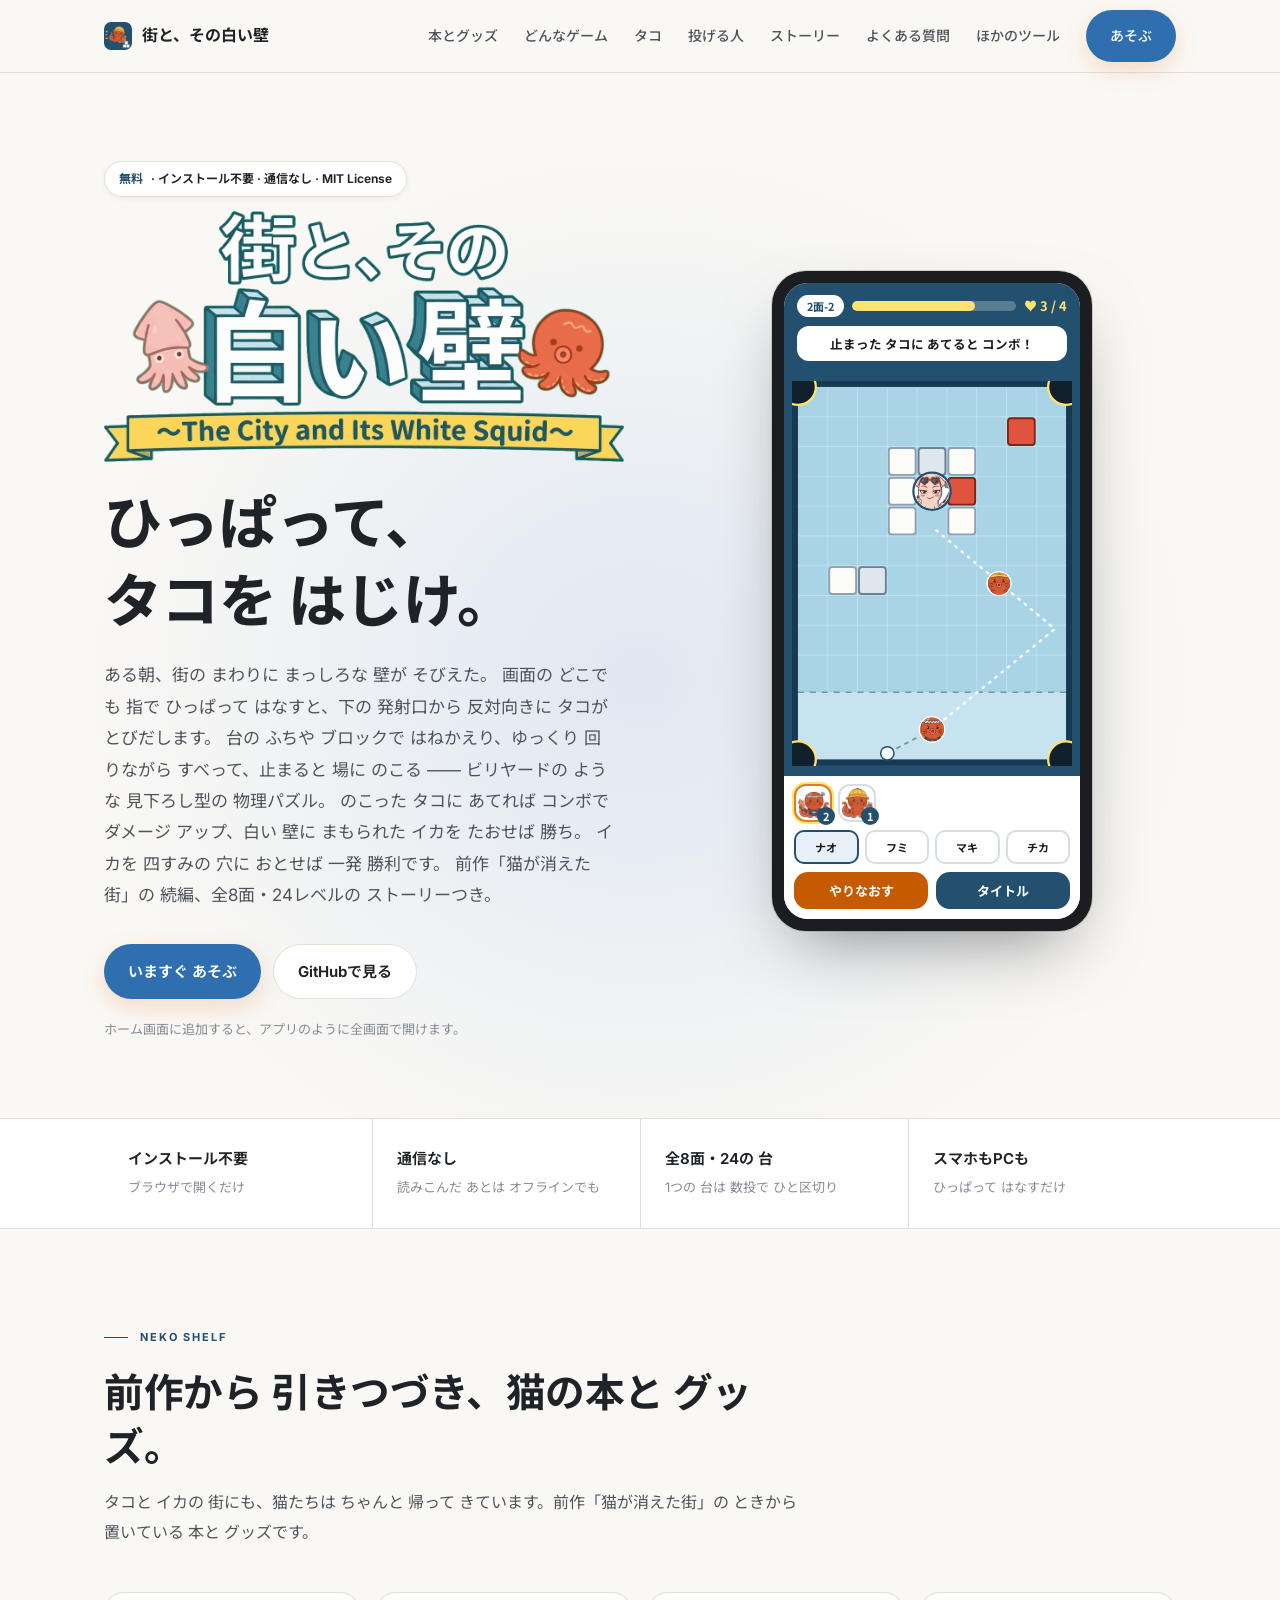
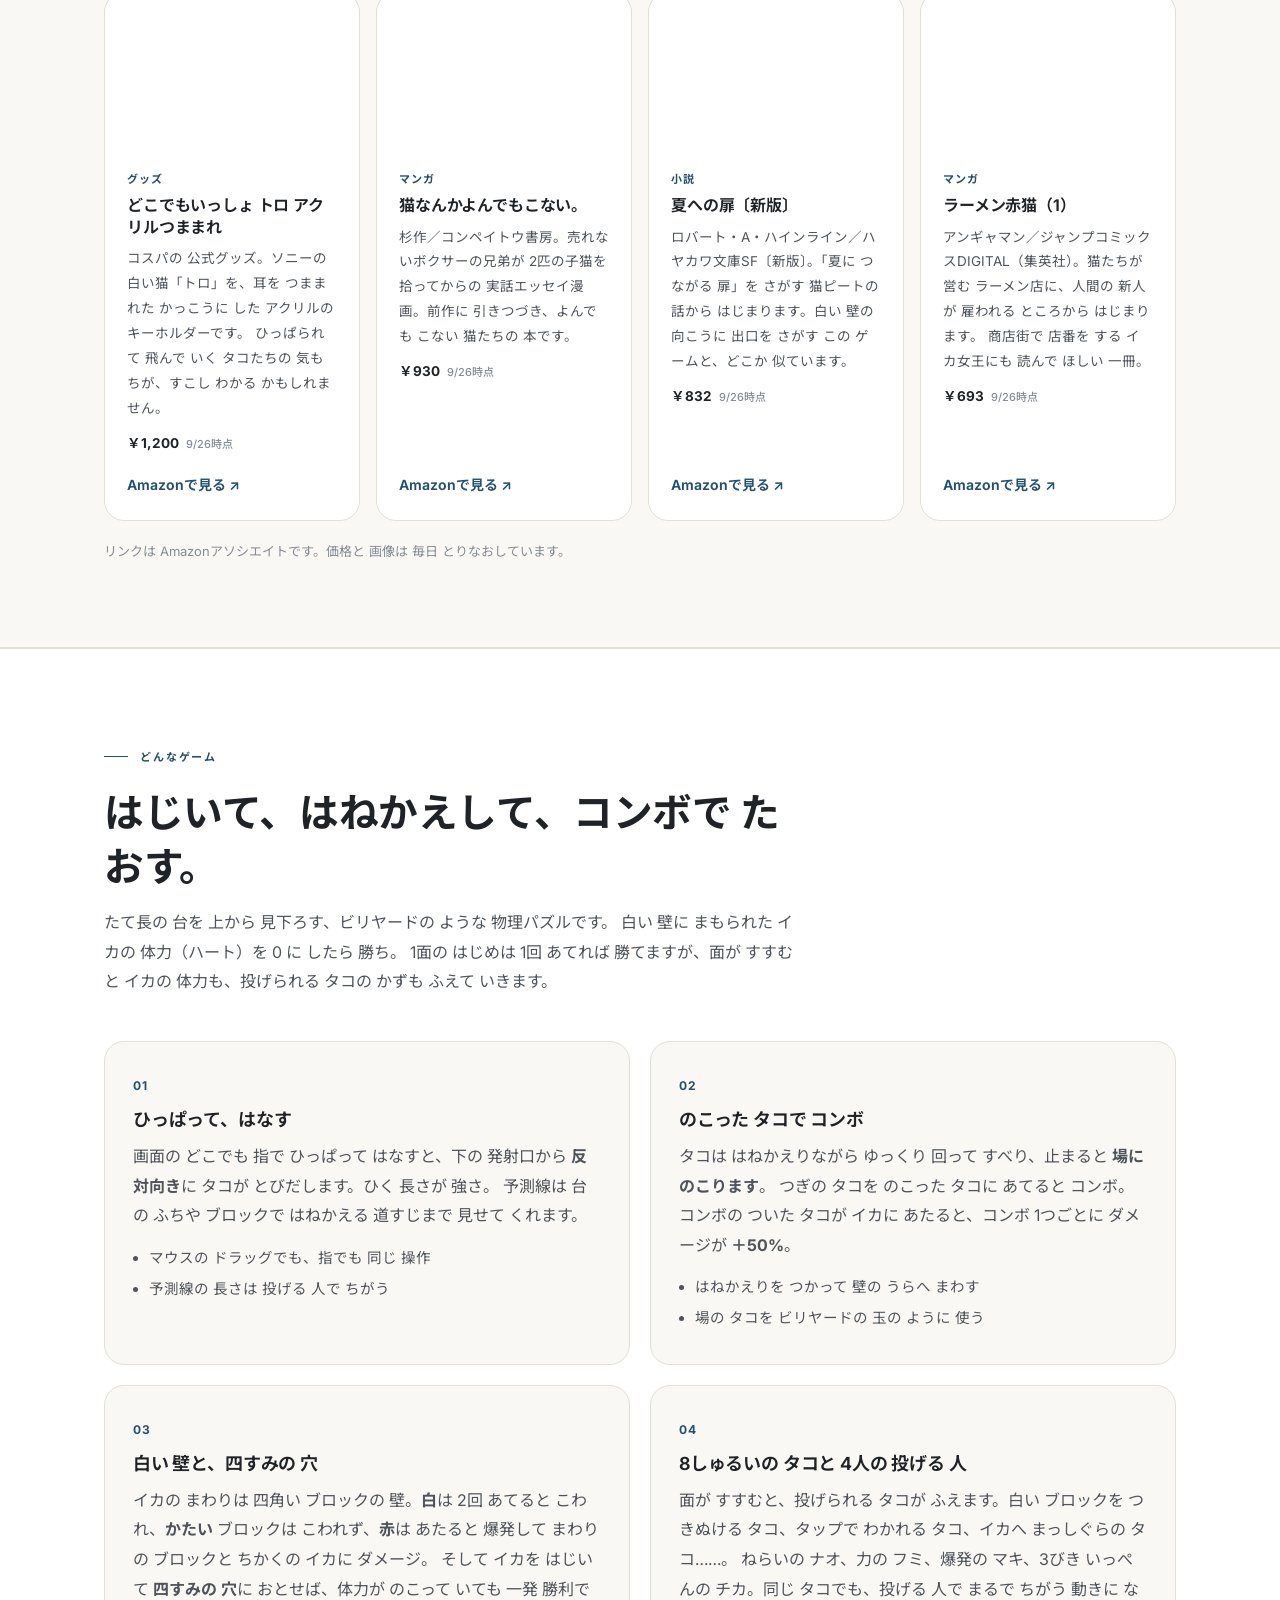
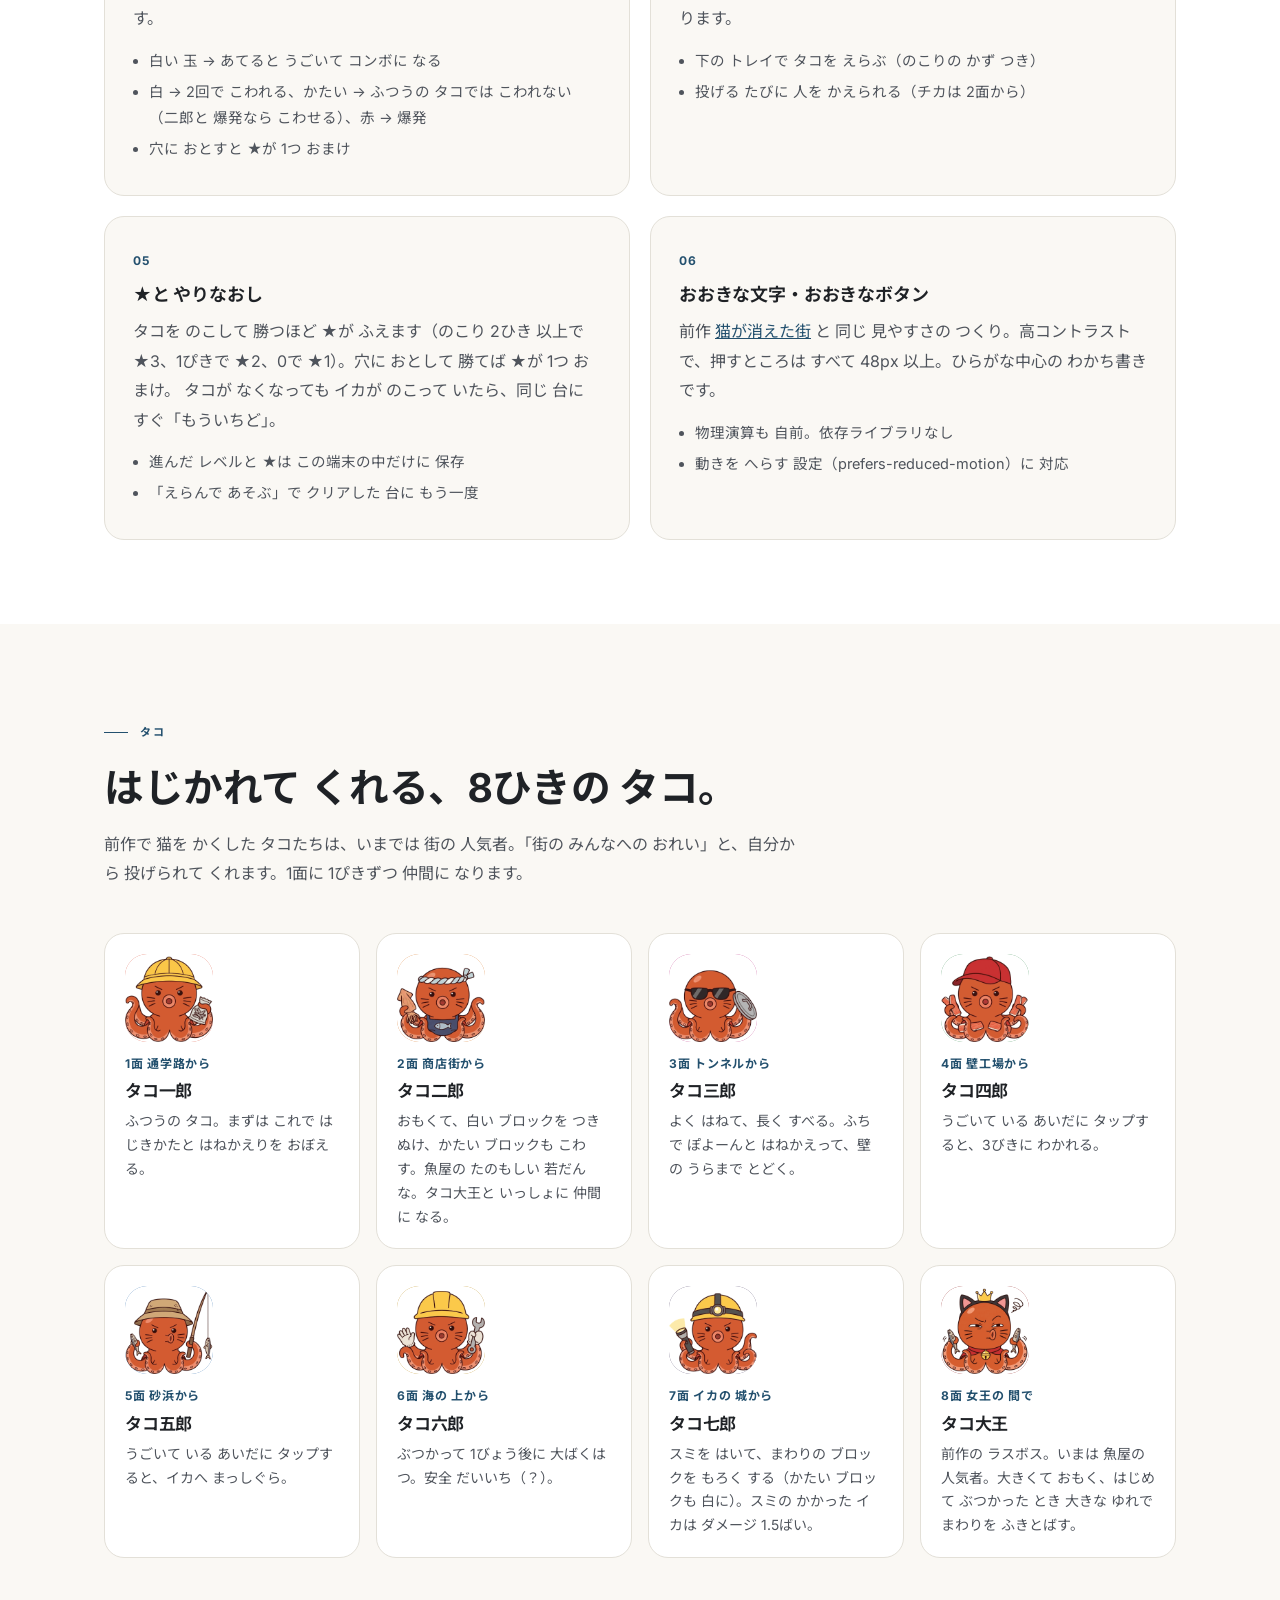
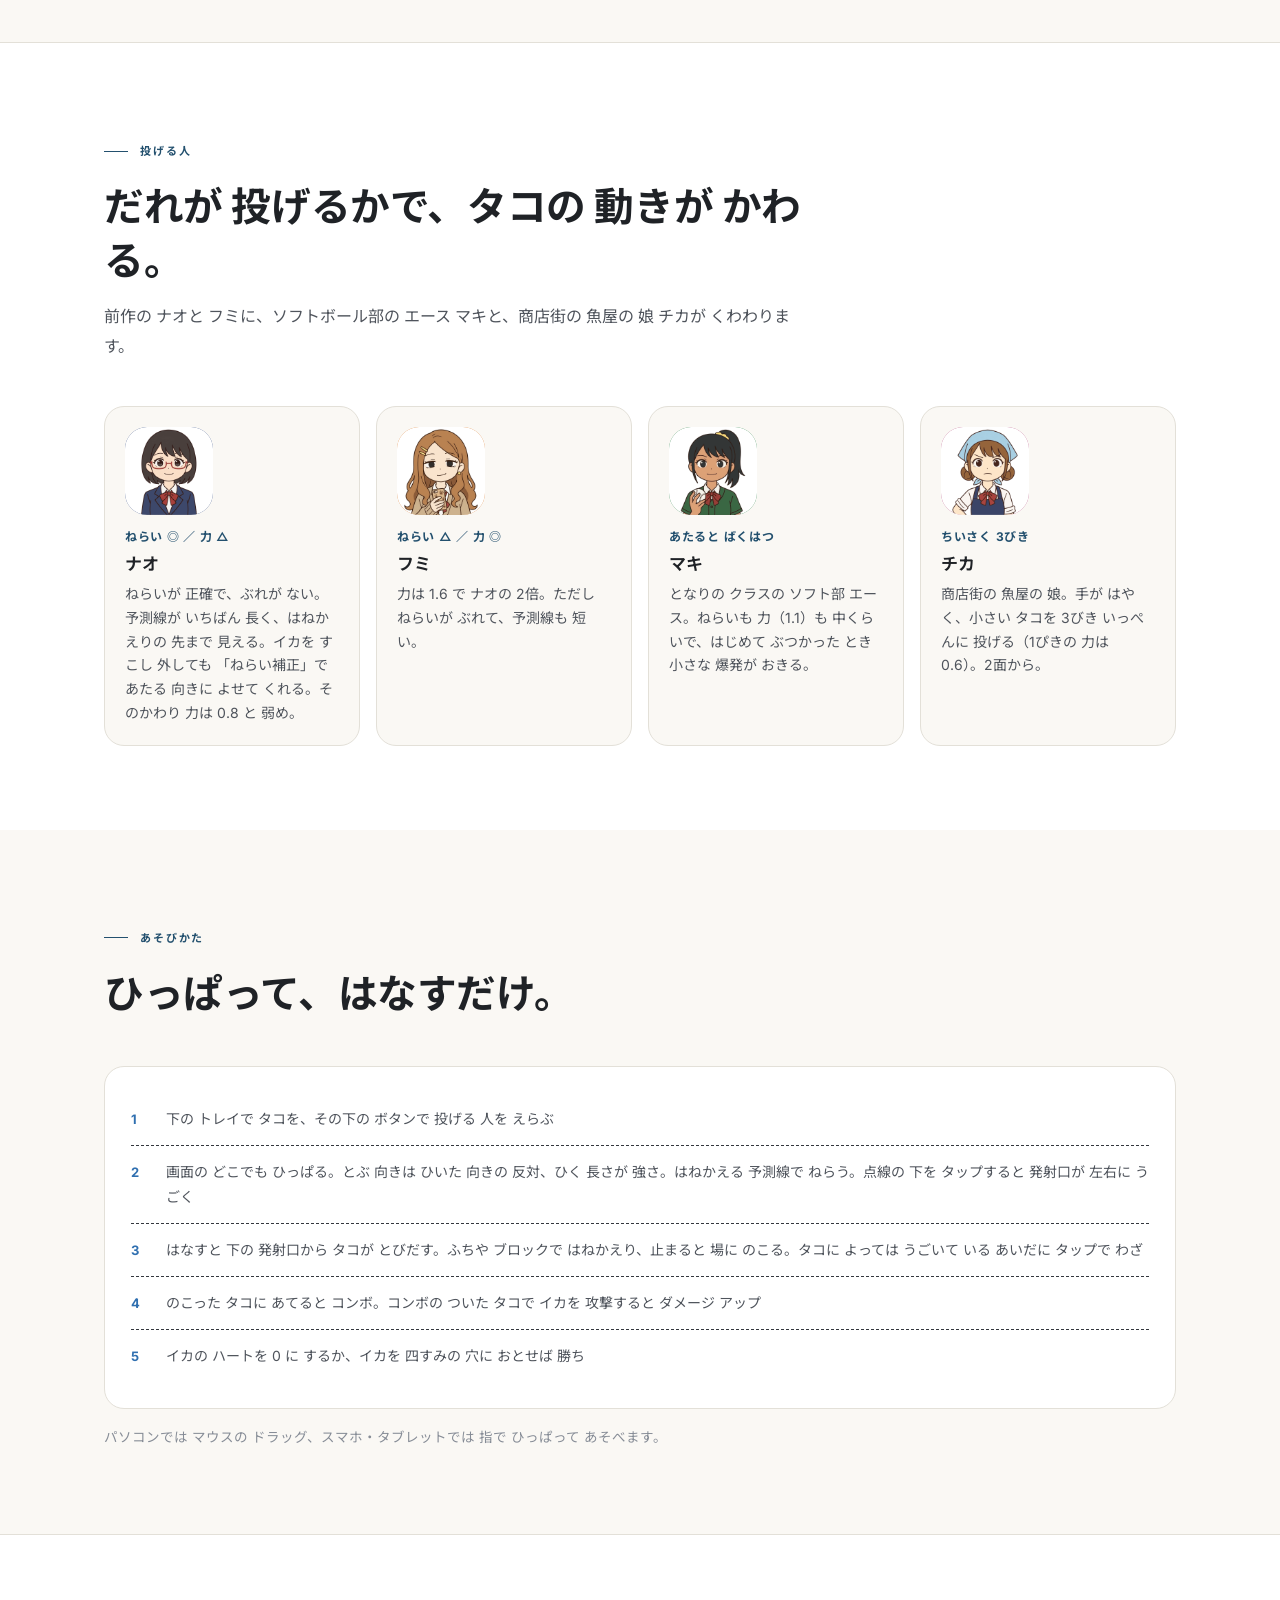
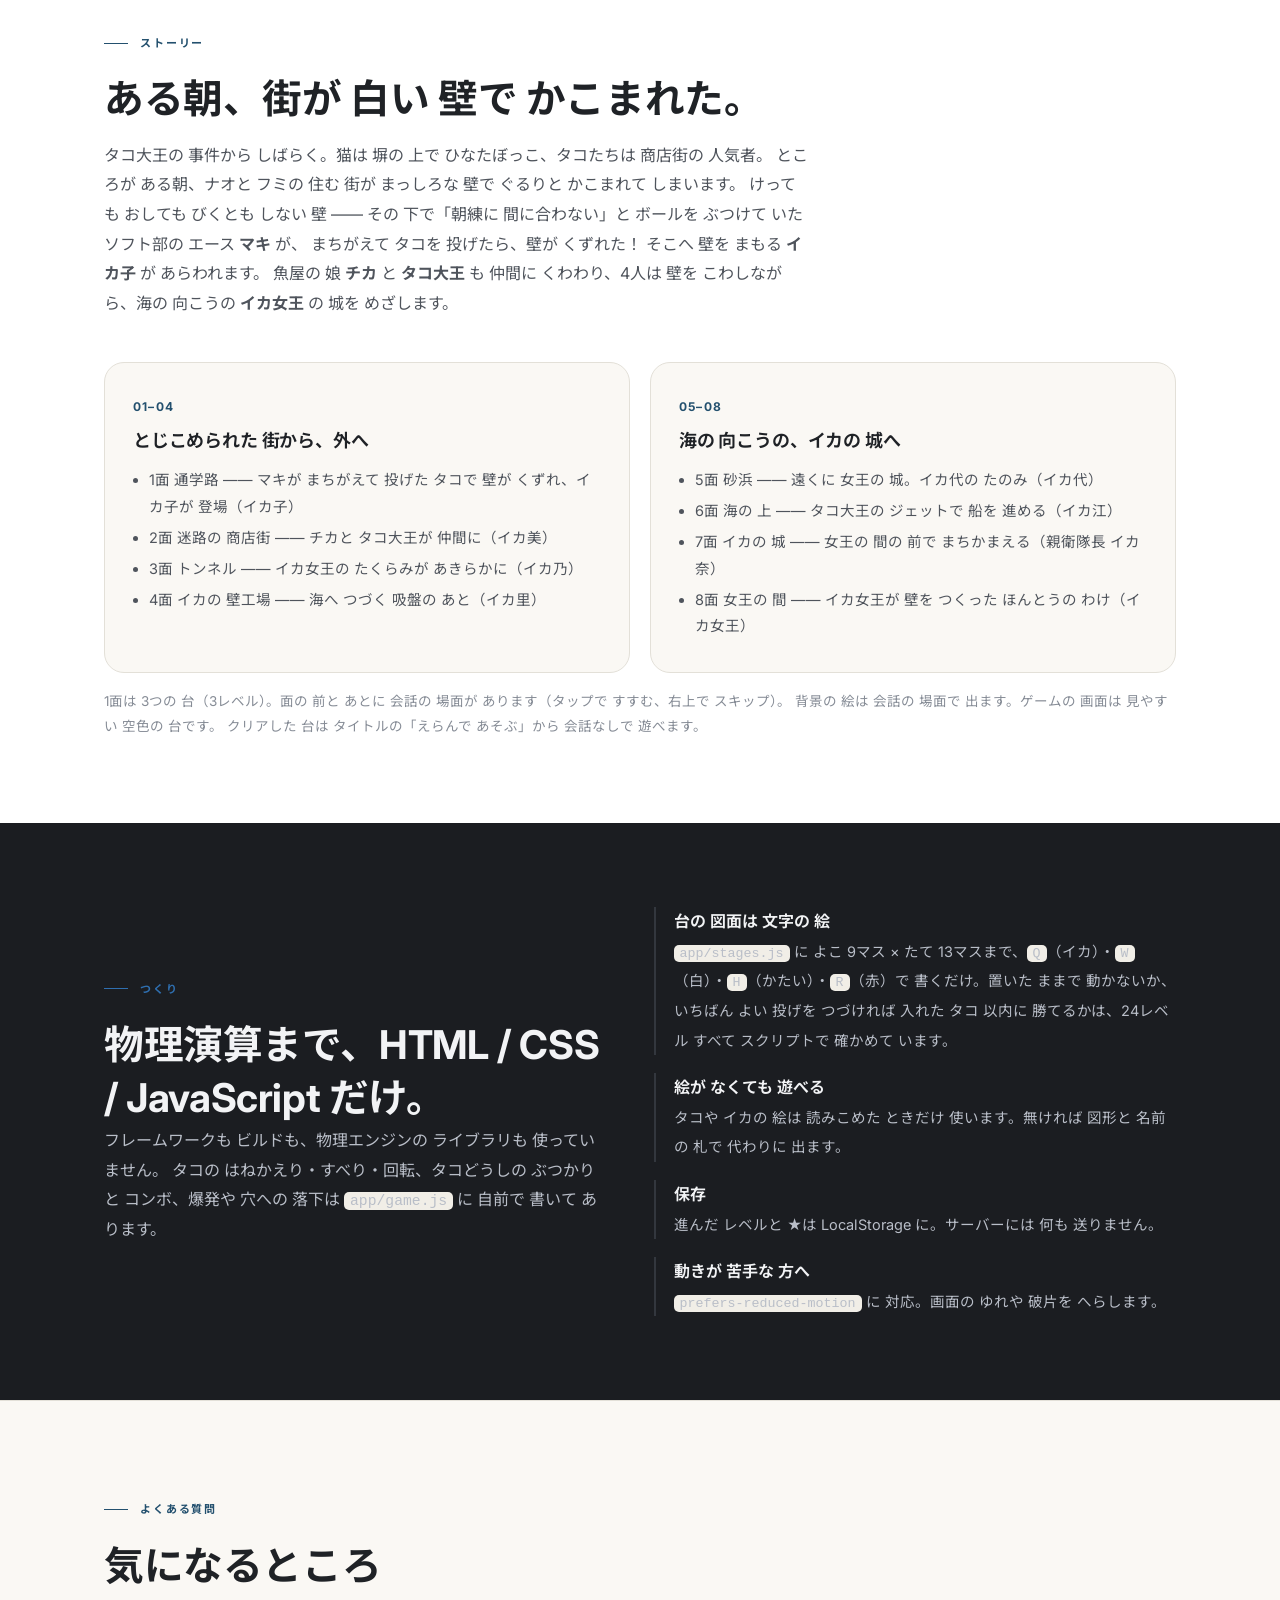
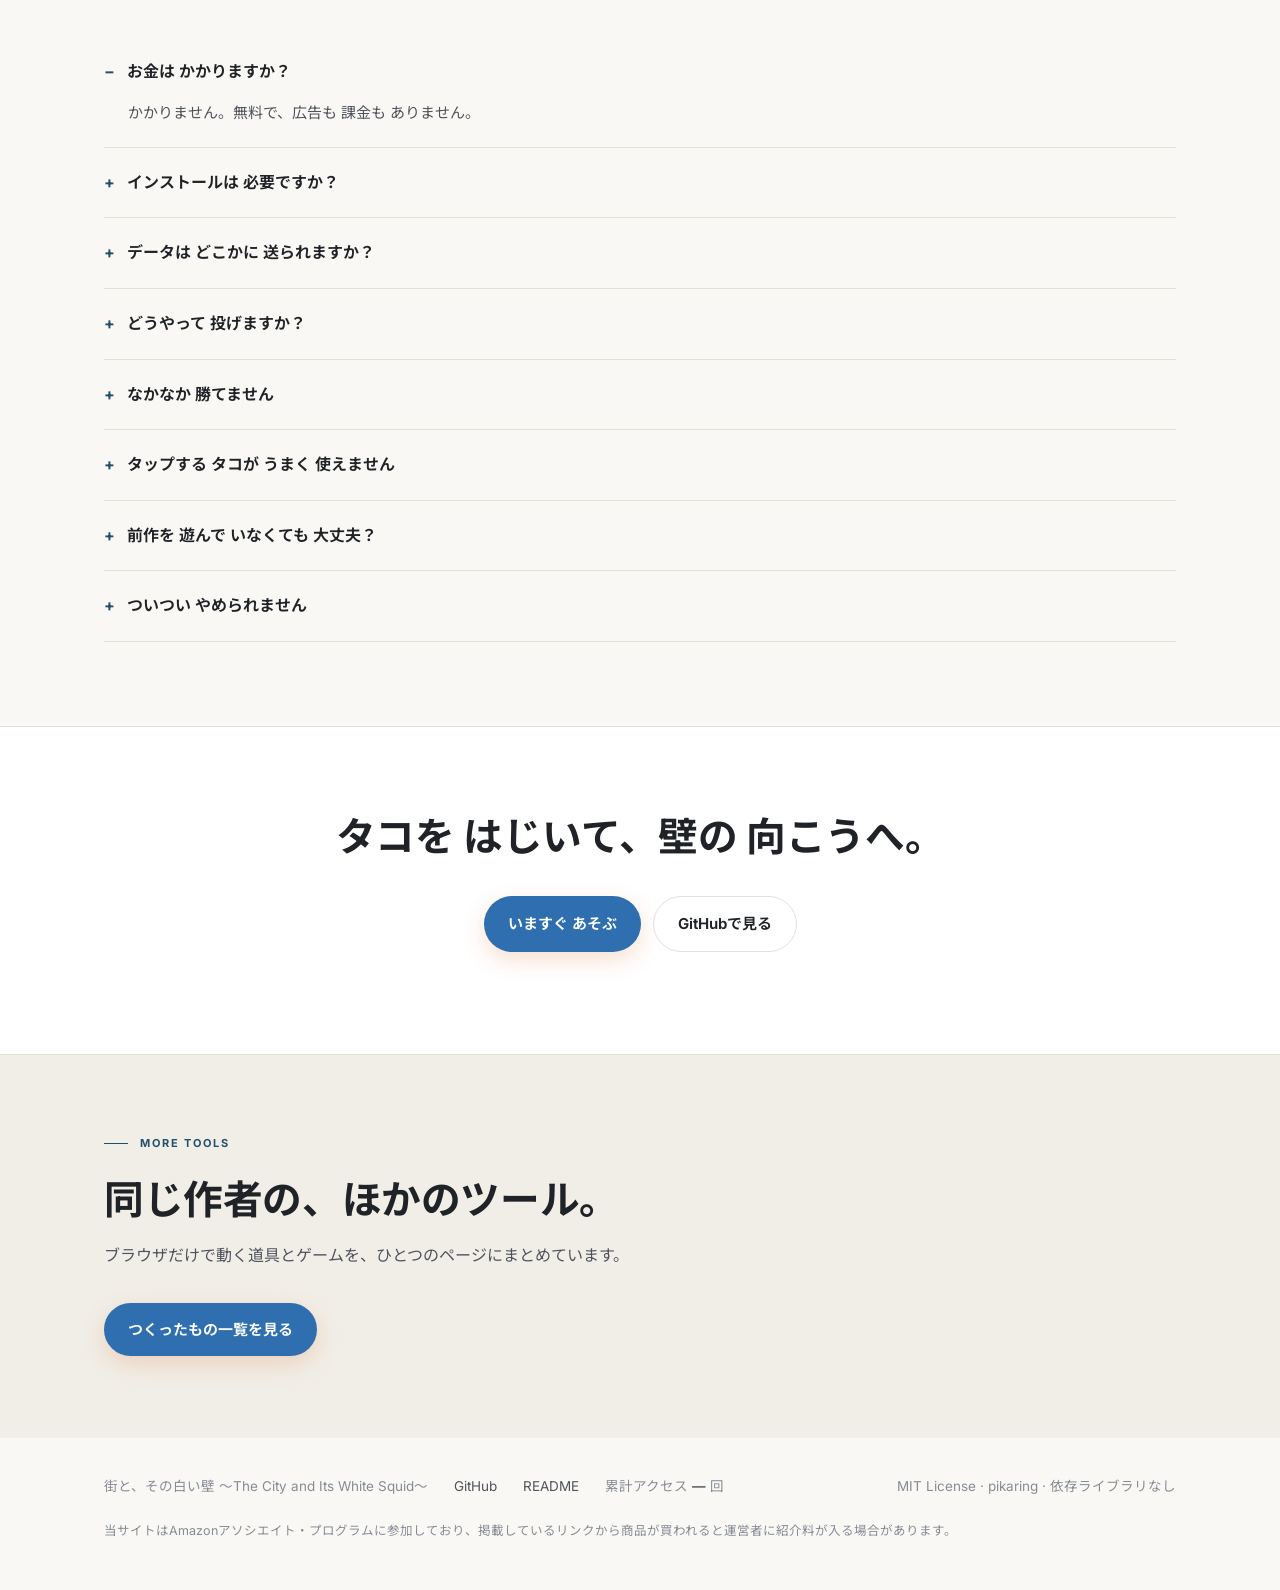
==== commit a2efc4bc: "発射口を うごかせる・白い 玉・はねかえりを 直感どおりに・赤い ブロックを イカの そばへ - 発射ゾーン（点線の 下）を タップすると 発射口が そこへ。まっすぐ ふさがれても かべで はねかえし" ====
--- a/index.html
+++ b/index.html
@@ -274,6 +274,7 @@
         <p>イカの まわりは 四角い ブロックの 壁。<b>白</b>は 2回 あてると こわれ、<b>かたい</b> ブロックは こわれず、<b>赤</b>は あたると 爆発して まわりの ブロックと ちかくの イカに ダメージ。
           そして イカを はじいて <b>四すみの 穴</b>に おとせば、体力が のこって いても 一発 勝利です。</p>
         <ul>
+          <li>白い 玉 → あてると うごいて コンボに なる</li>
           <li>白 → 2回で こわれる、かたい → ふつうの タコでは こわれない（二郎と 爆発なら こわせる）、赤 → 爆発</li>
           <li>穴に おとすと ★が 1つ おまけ</li>
         </ul>
@@ -367,7 +368,7 @@
     </div>
     <div class="steps-box" style="background:#fff;border:1px solid var(--line)">
       <div class="flow-step"><em>1</em><span>下の トレイで タコを、その下の ボタンで 投げる 人を えらぶ</span></div>
-      <div class="flow-step"><em>2</em><span>画面の どこでも ひっぱる。とぶ 向きは ひいた 向きの 反対、ひく 長さが 強さ。はねかえる 予測線で ねらう</span></div>
+      <div class="flow-step"><em>2</em><span>画面の どこでも ひっぱる。とぶ 向きは ひいた 向きの 反対、ひく 長さが 強さ。はねかえる 予測線で ねらう。点線の 下を タップすると 発射口が 左右に うごく</span></div>
       <div class="flow-step"><em>3</em><span>はなすと 下の 発射口から タコが とびだす。ふちや ブロックで はねかえり、止まると 場に のこる。タコに よっては うごいて いる あいだに タップで わざ</span></div>
       <div class="flow-step"><em>4</em><span>のこった タコに あてると コンボ。コンボの ついた タコで イカを 攻撃すると ダメージ アップ</span></div>
       <div class="flow-step"><em>5</em><span>イカの ハートを 0 に するか、イカを 四すみの 穴に おとせば 勝ち</span></div>
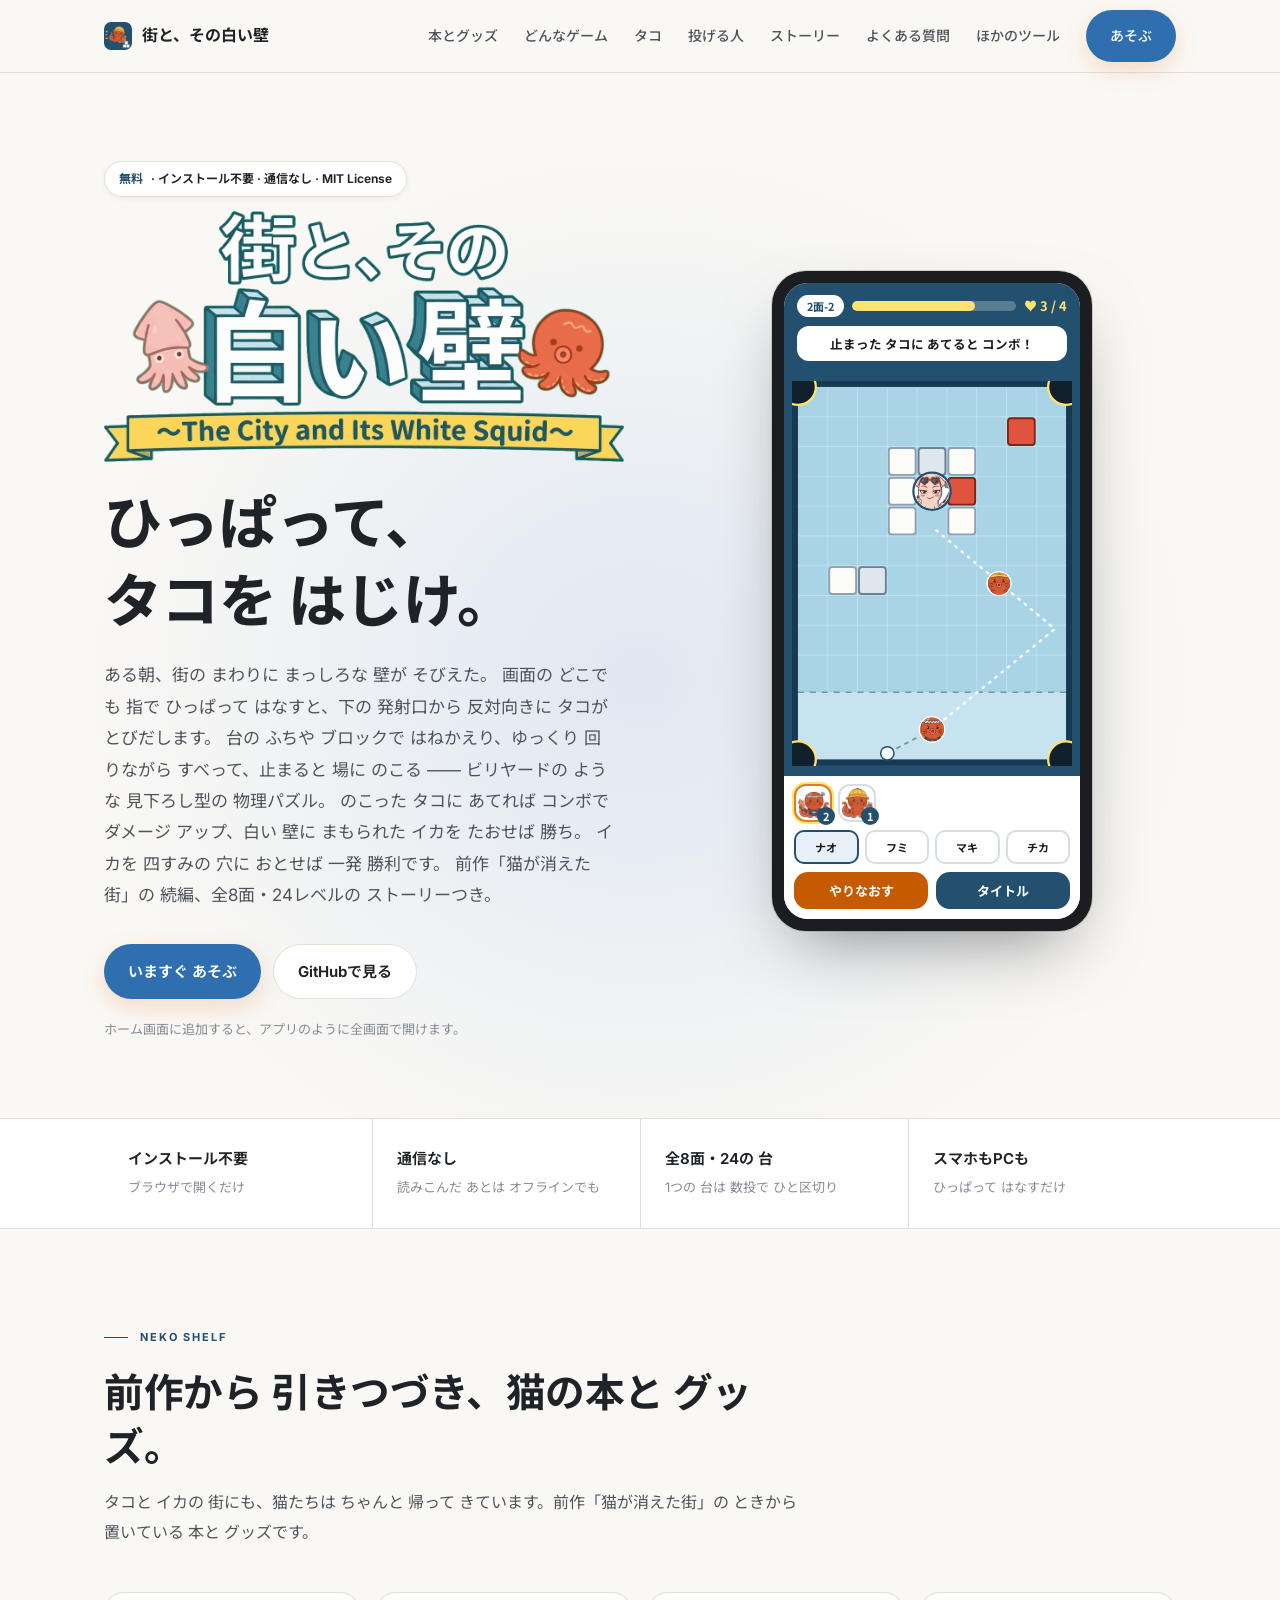
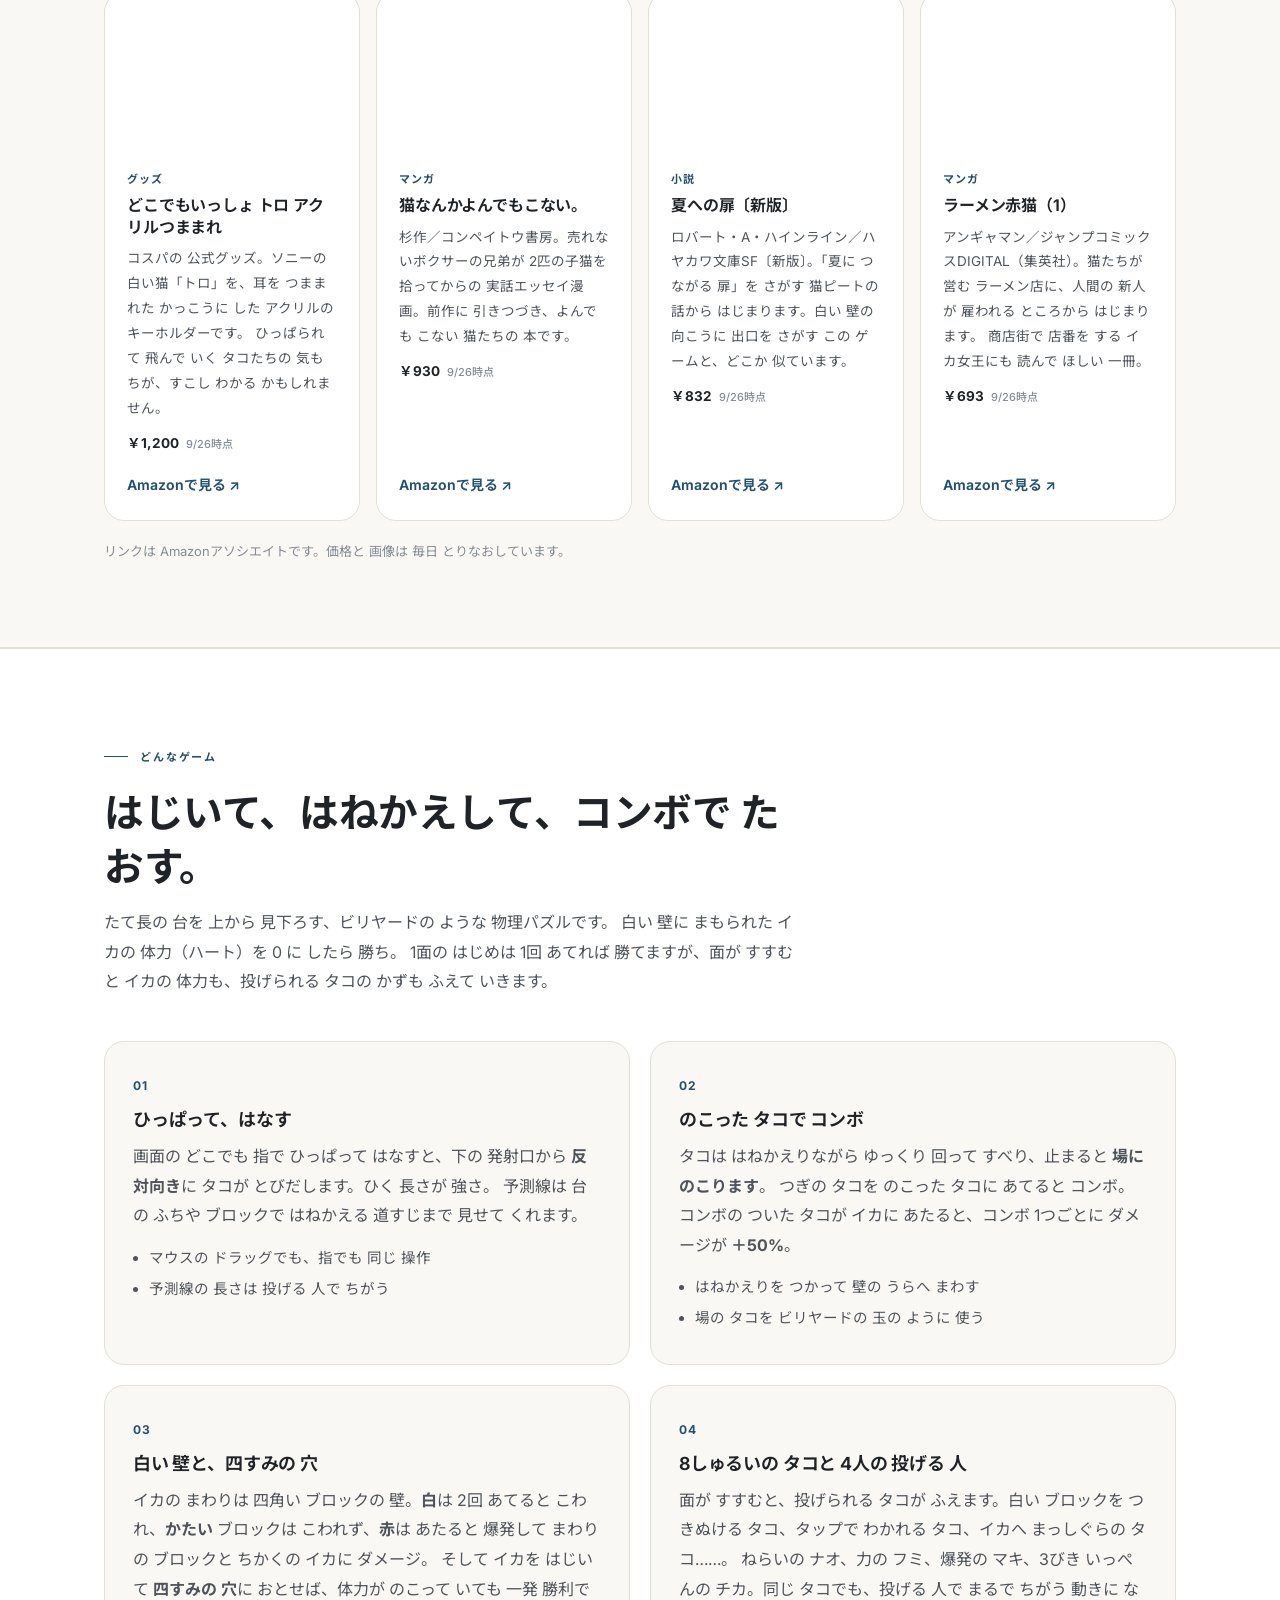
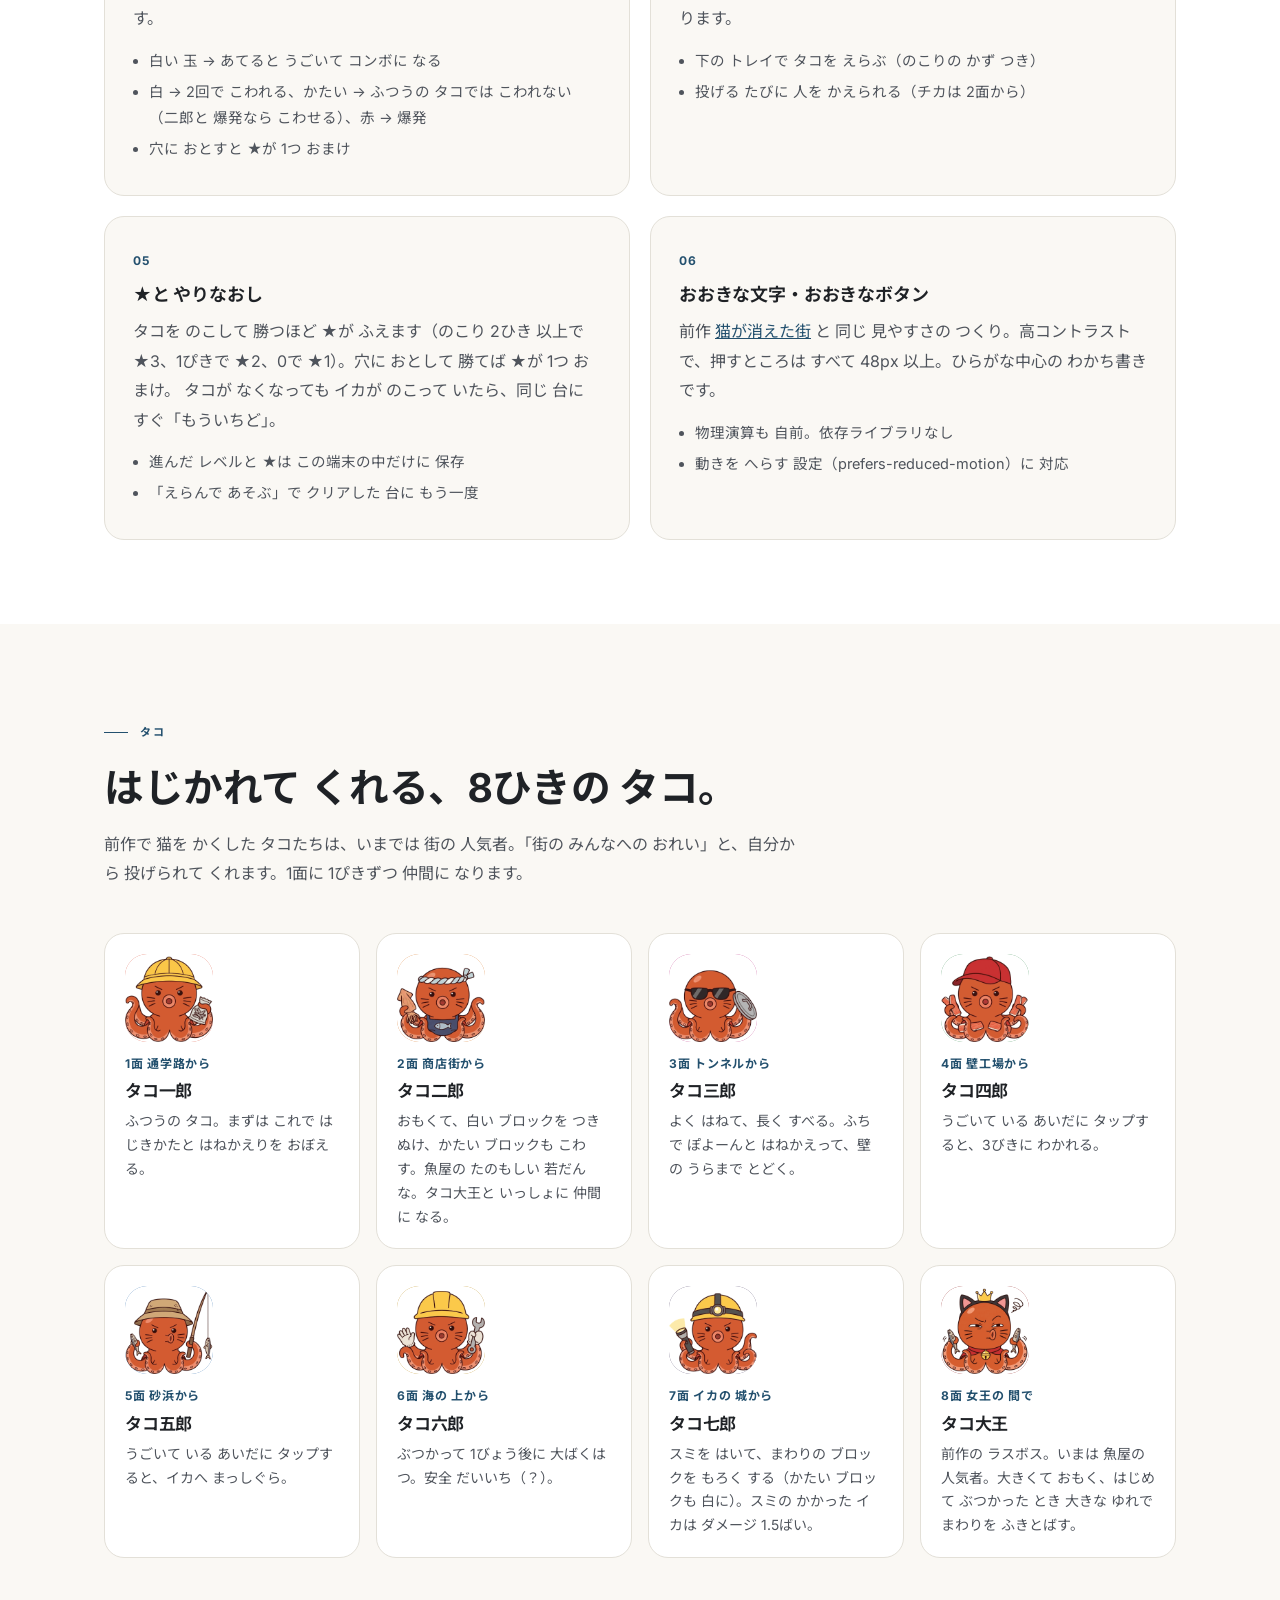
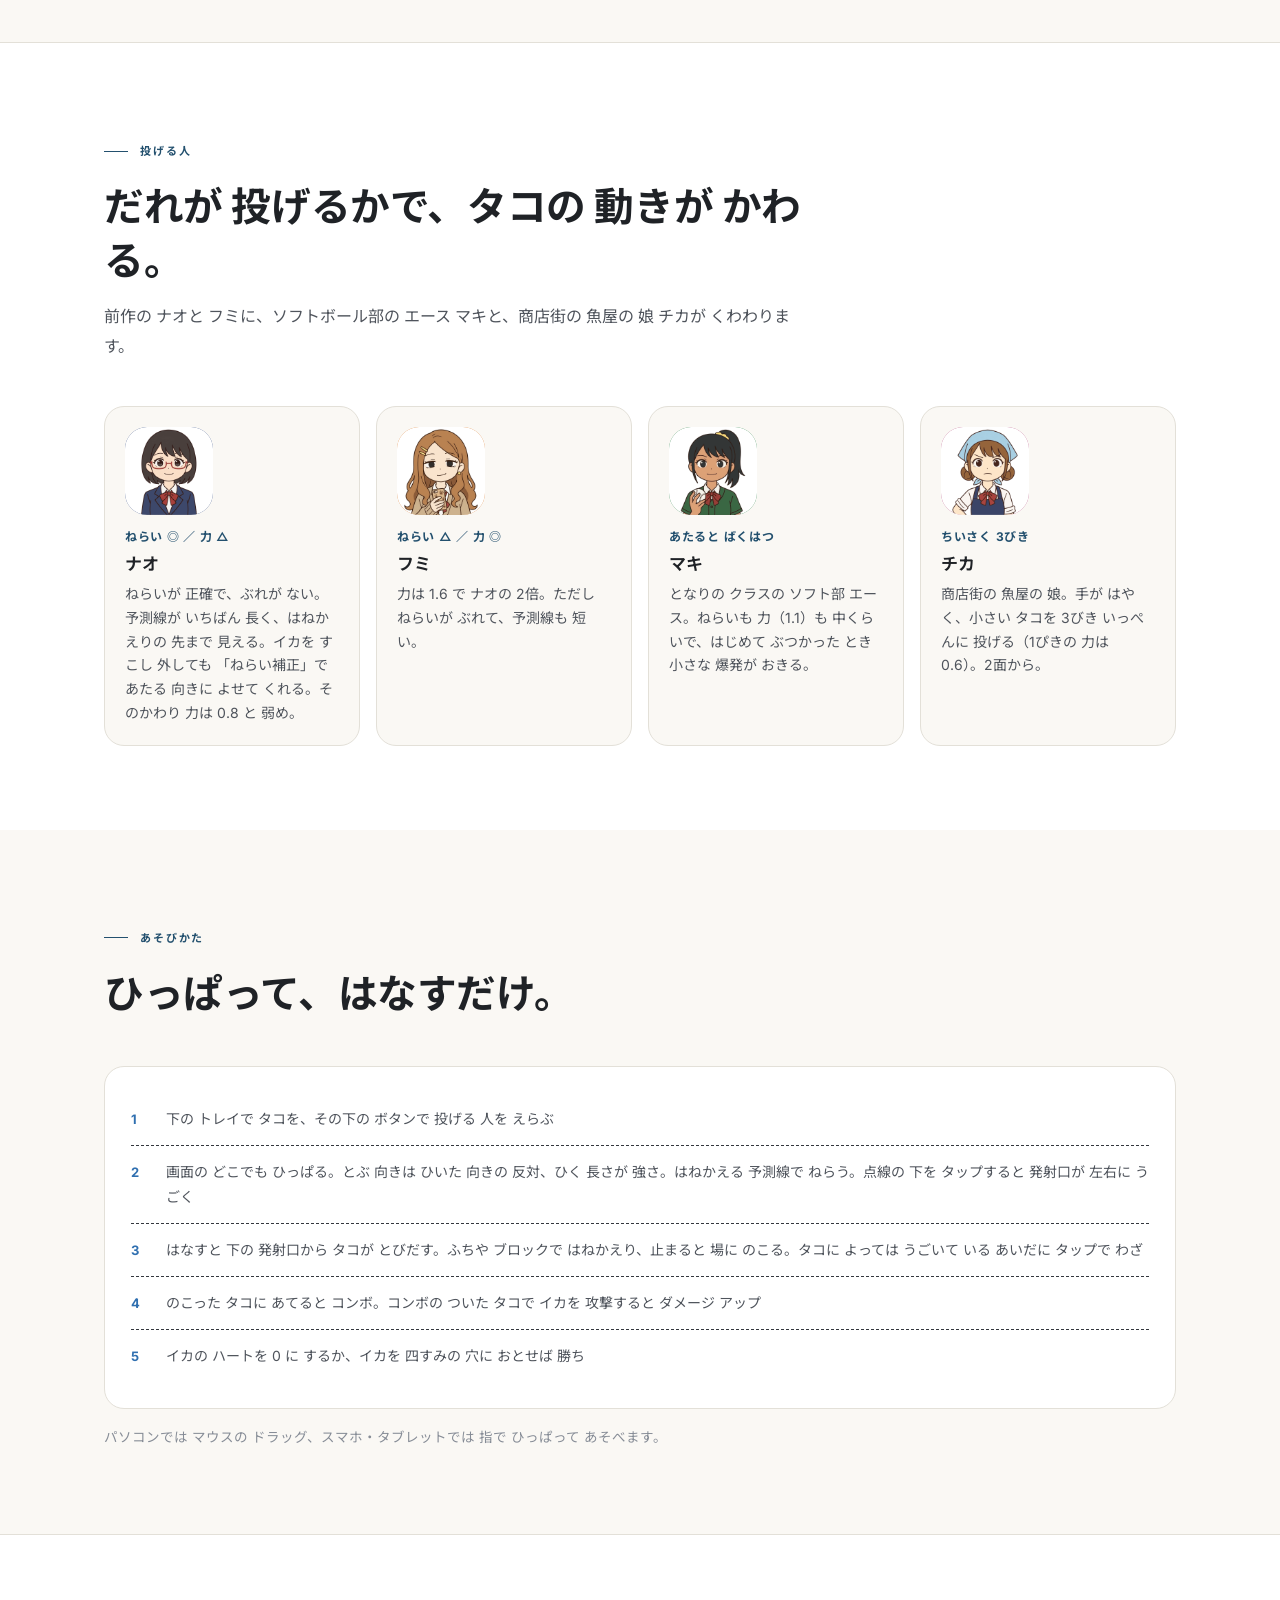
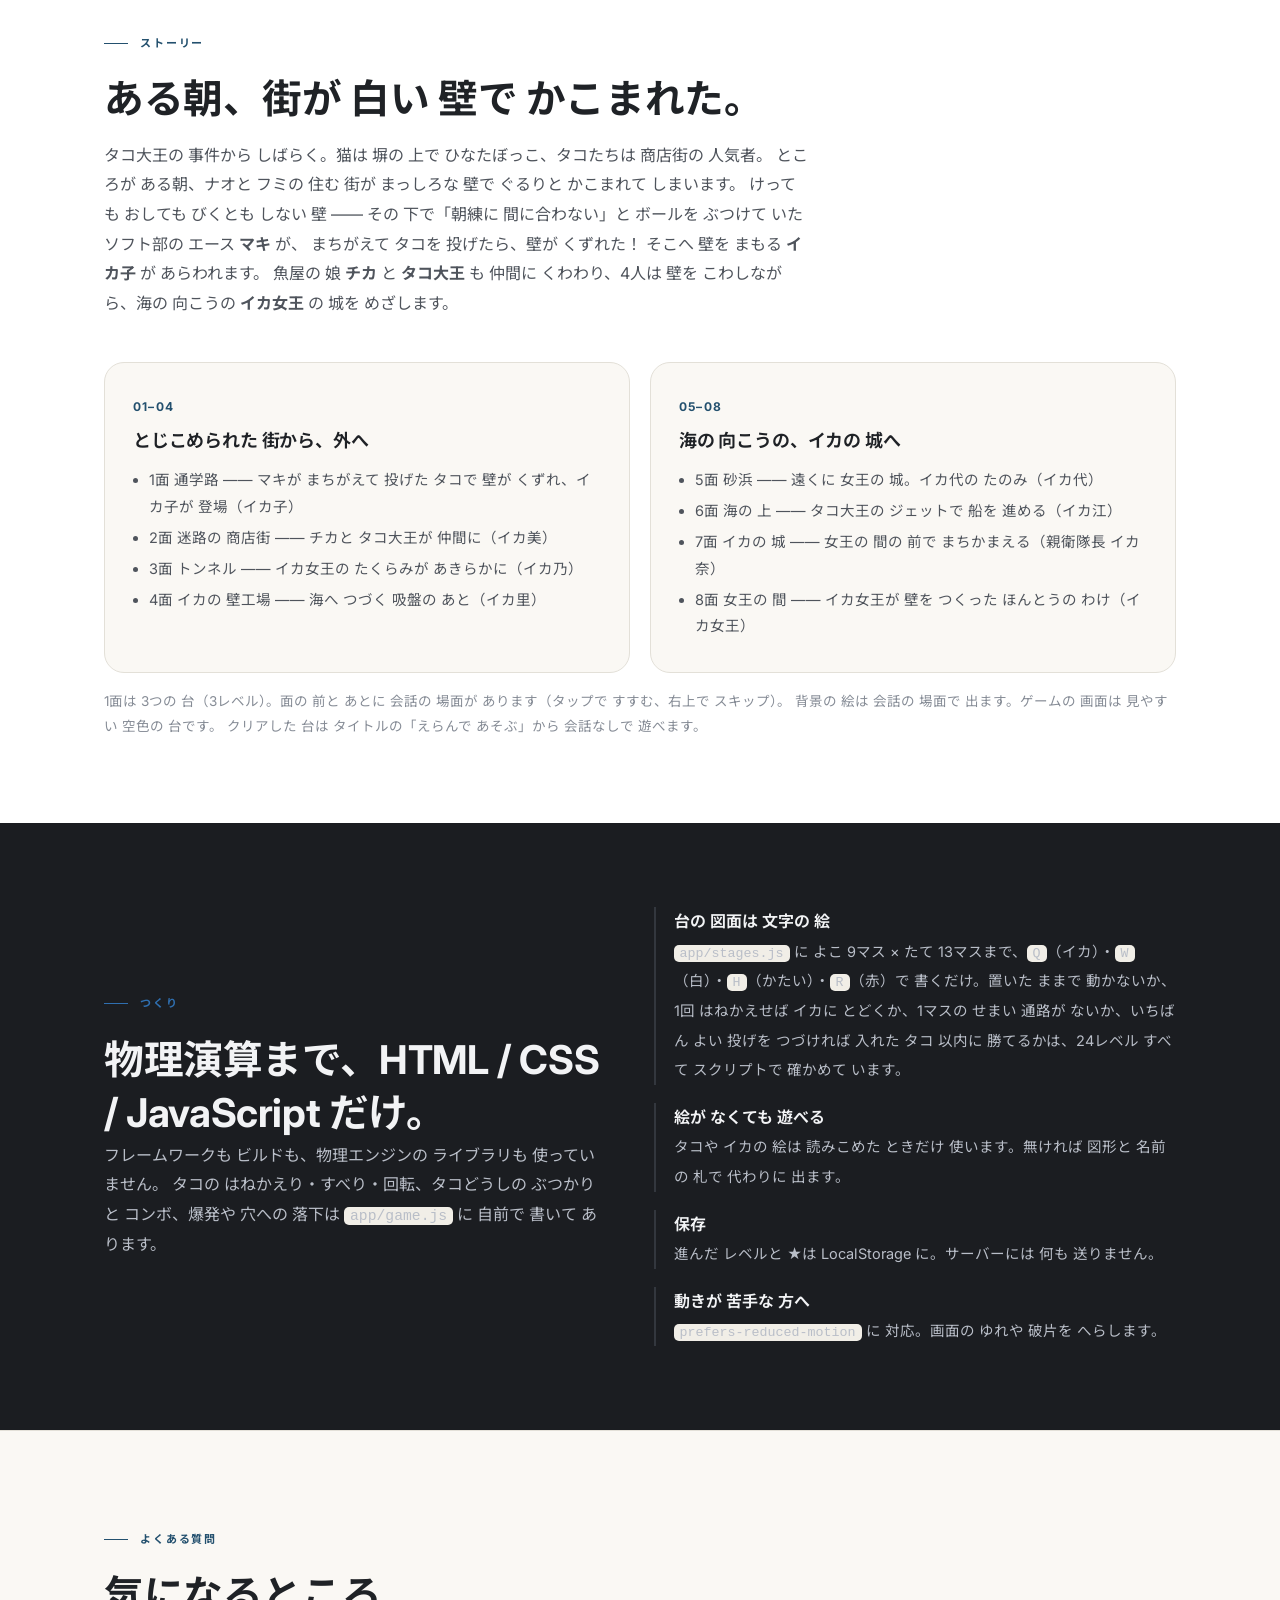
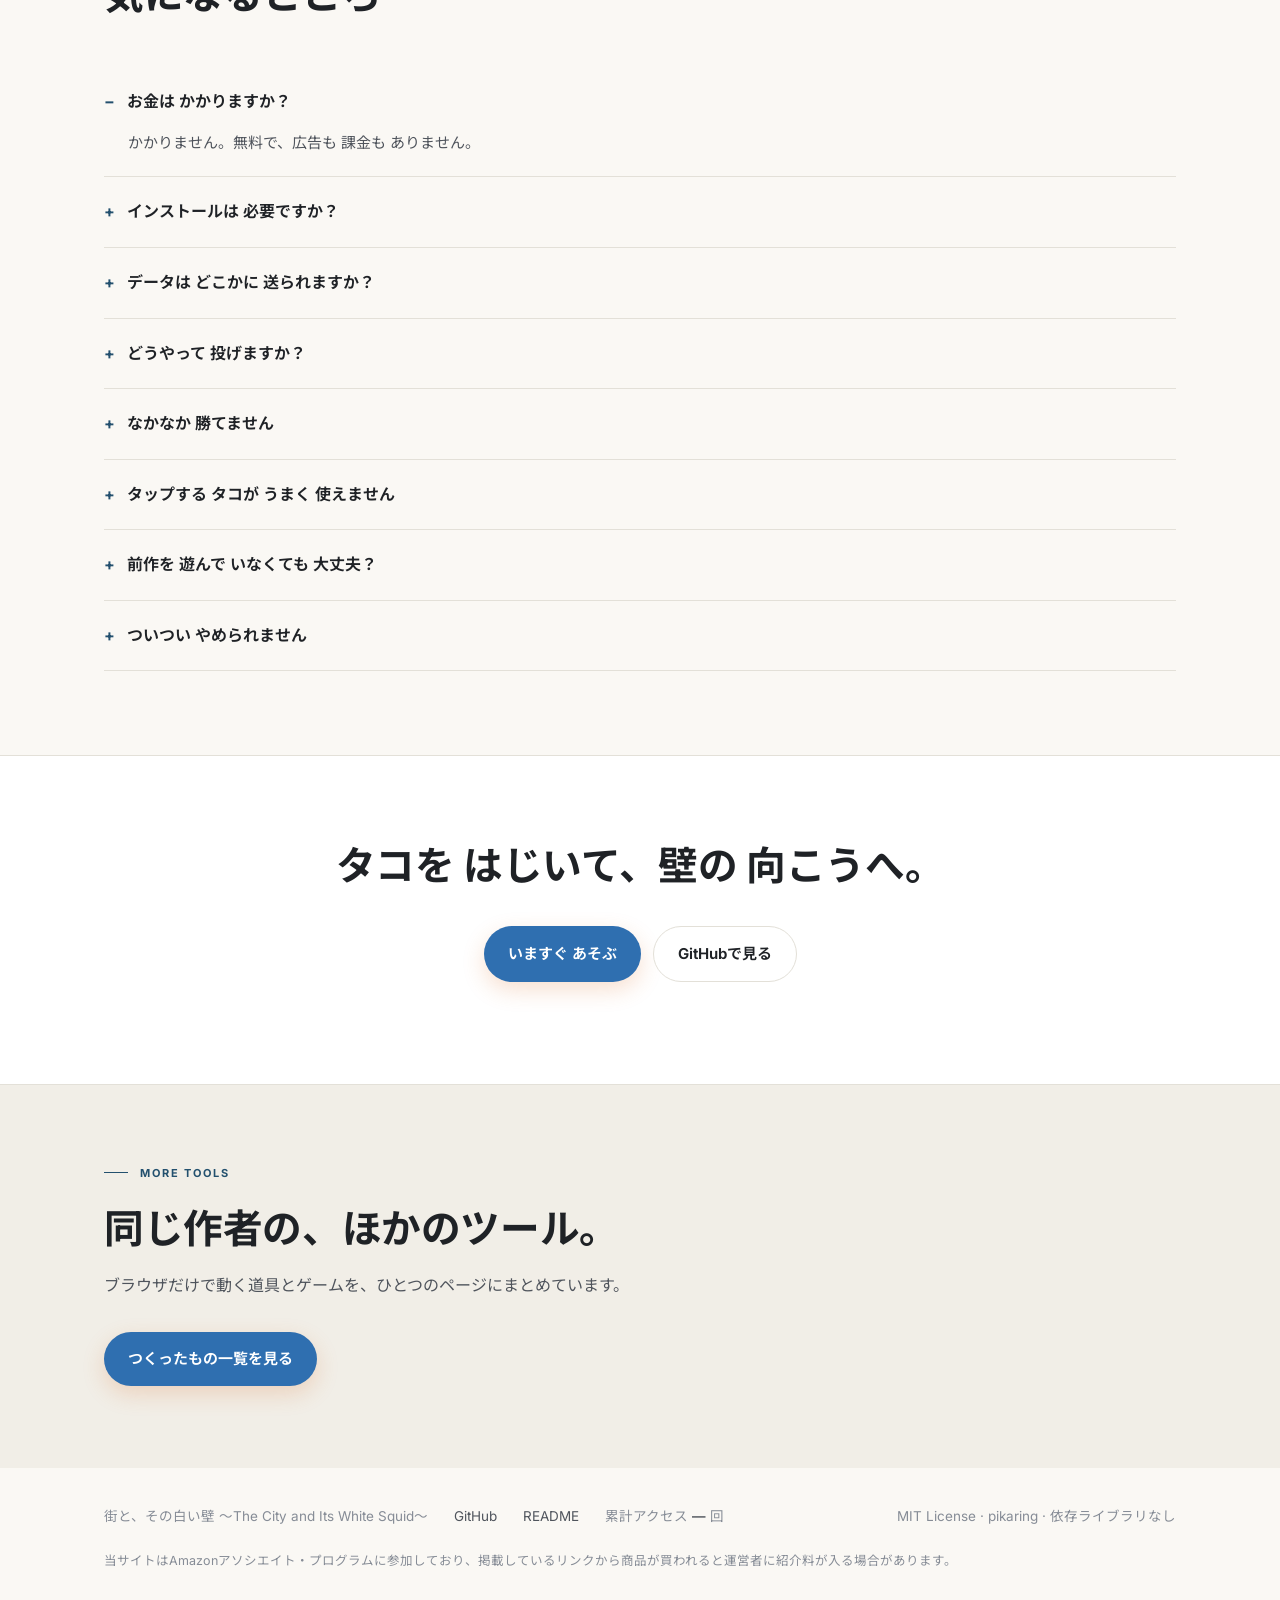
==== commit 7c1c1734: "イカを 発射口の 左右に よせ 1回 はねかえしで あてる 台に 作り直し、タコと 玉が よく すべる ように - 24の 台を すべて 作り直し：イカは 左右に よせ、そばに 赤い ブロック、真下に" ====
--- a/index.html
+++ b/index.html
@@ -425,7 +425,7 @@
         タコの はねかえり・すべり・回転、タコどうしの ぶつかりと コンボ、爆発や 穴への 落下は <code>app/game.js</code> に 自前で 書いて あります。</p>
     </div>
     <div class="night-list">
-      <div class="night-item"><b>台の 図面は 文字の 絵</b><span><code>app/stages.js</code> に よこ 9マス × たて 13マスまで、<code>Q</code>（イカ）・<code>W</code>（白）・<code>H</code>（かたい）・<code>R</code>（赤）で 書くだけ。置いた ままで 動かないか、いちばん よい 投げを つづければ 入れた タコ 以内に 勝てるかは、24レベル すべて スクリプトで 確かめて います。</span></div>
+      <div class="night-item"><b>台の 図面は 文字の 絵</b><span><code>app/stages.js</code> に よこ 9マス × たて 13マスまで、<code>Q</code>（イカ）・<code>W</code>（白）・<code>H</code>（かたい）・<code>R</code>（赤）で 書くだけ。置いた ままで 動かないか、1回 はねかえせば イカに とどくか、1マスの せまい 通路が ないか、いちばん よい 投げを つづければ 入れた タコ 以内に 勝てるかは、24レベル すべて スクリプトで 確かめて います。</span></div>
       <div class="night-item"><b>絵が なくても 遊べる</b><span>タコや イカの 絵は 読みこめた ときだけ 使います。無ければ 図形と 名前の 札で 代わりに 出ます。</span></div>
       <div class="night-item"><b>保存</b><span>進んだ レベルと ★は LocalStorage に。サーバーには 何も 送りません。</span></div>
       <div class="night-item"><b>動きが 苦手な 方へ</b><span><code>prefers-reduced-motion</code> に 対応。画面の ゆれや 破片を へらします。</span></div>
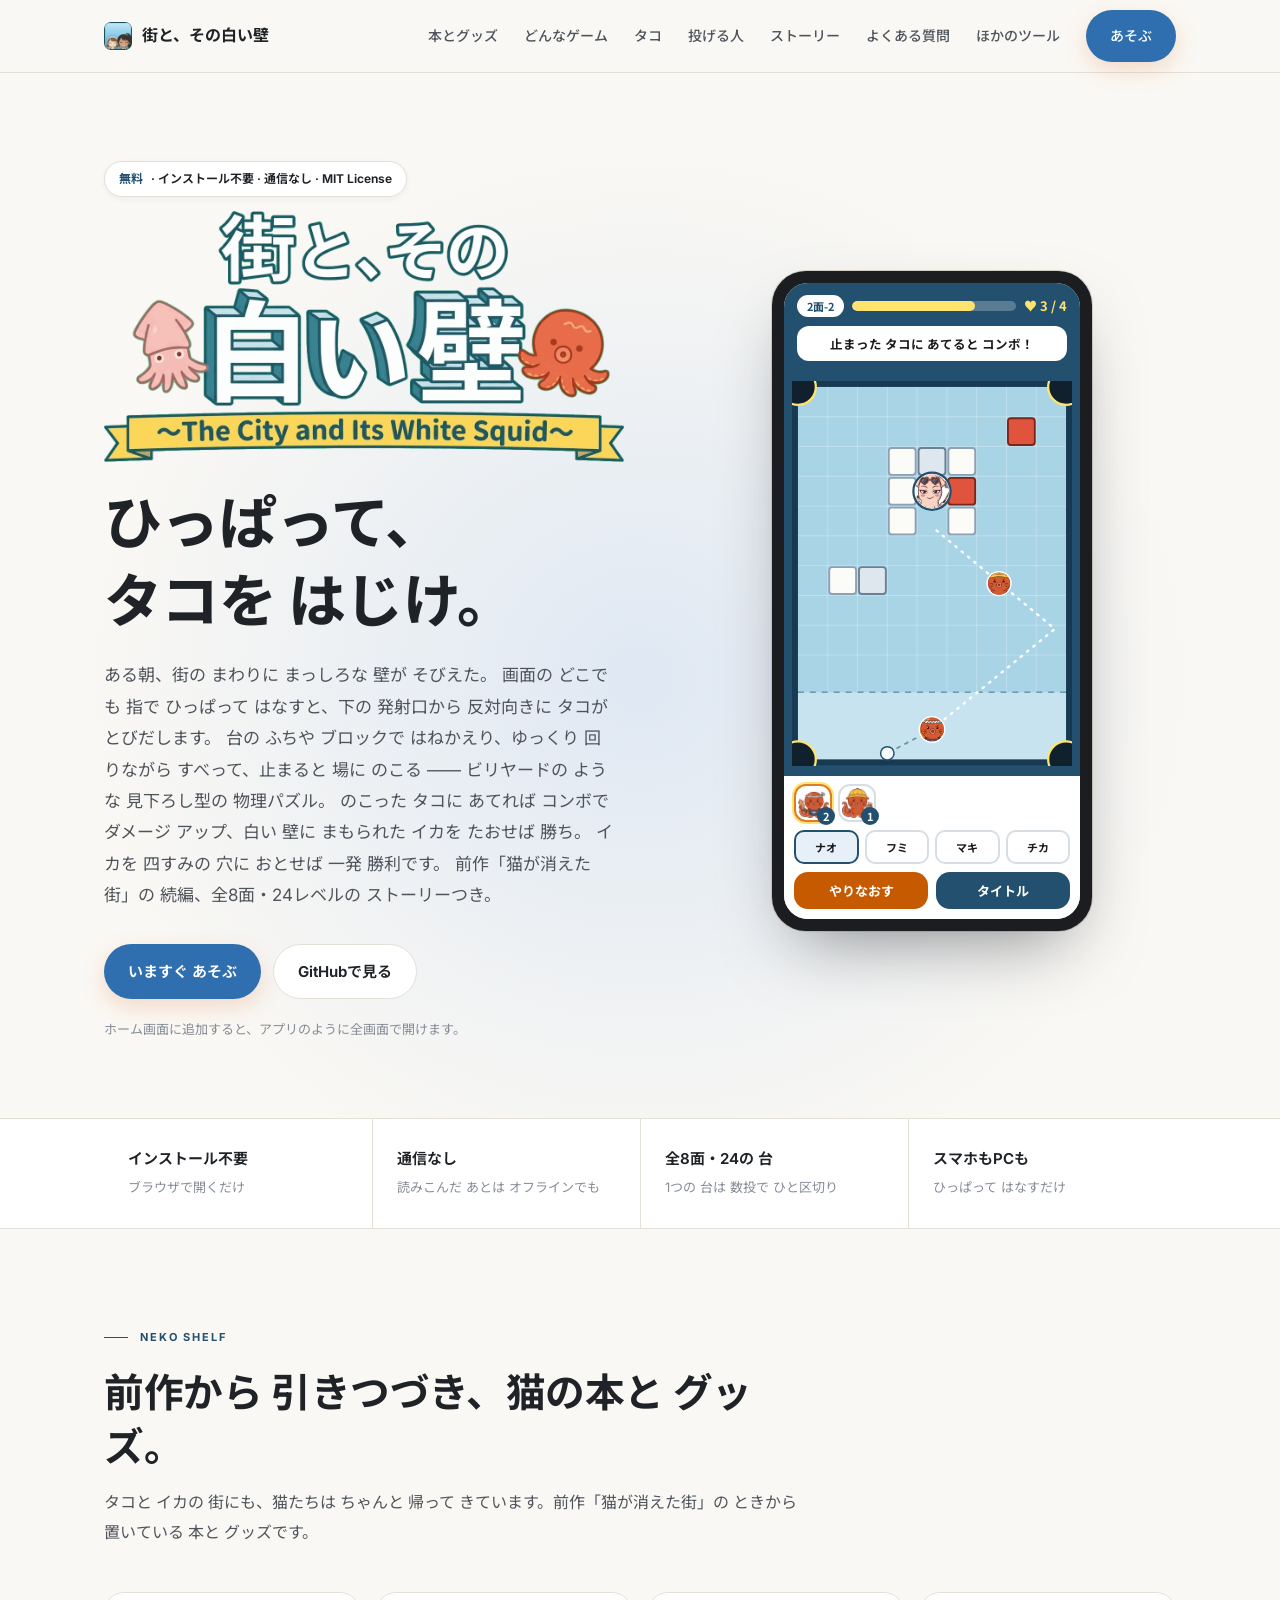
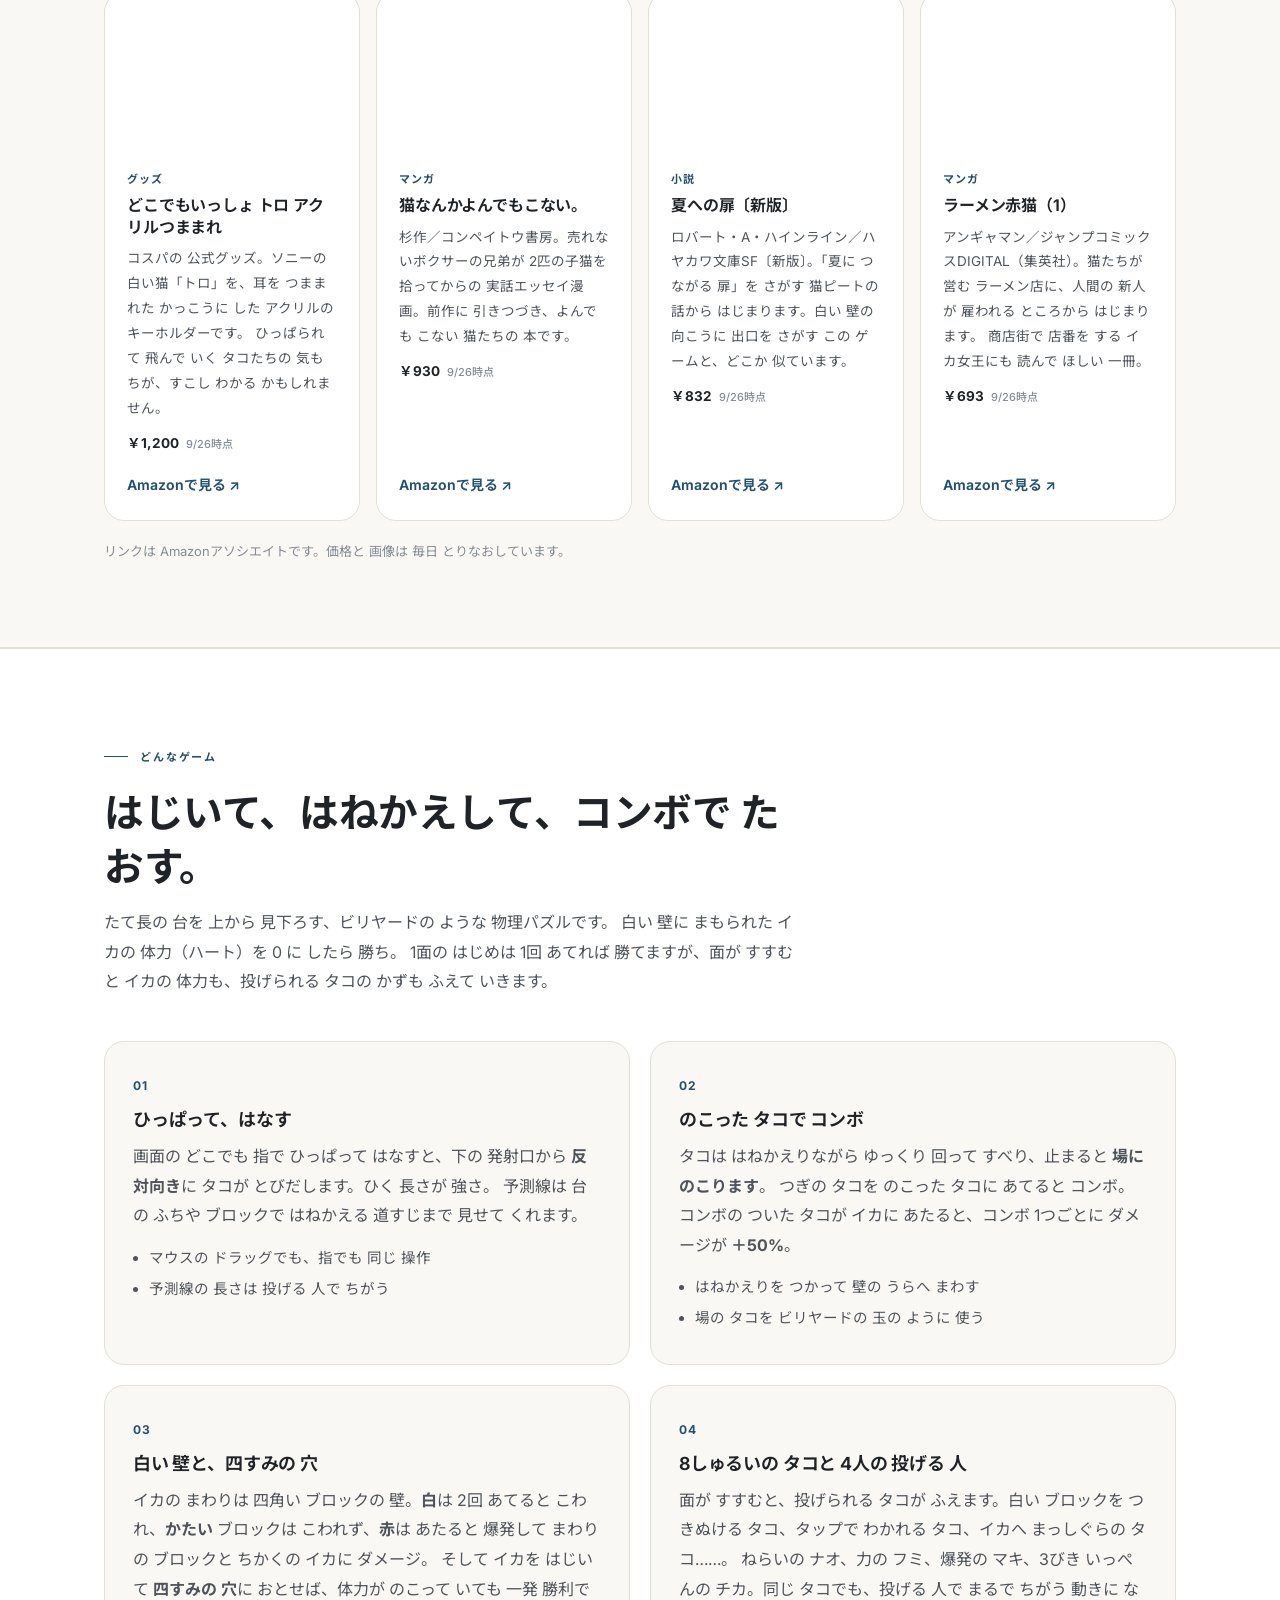
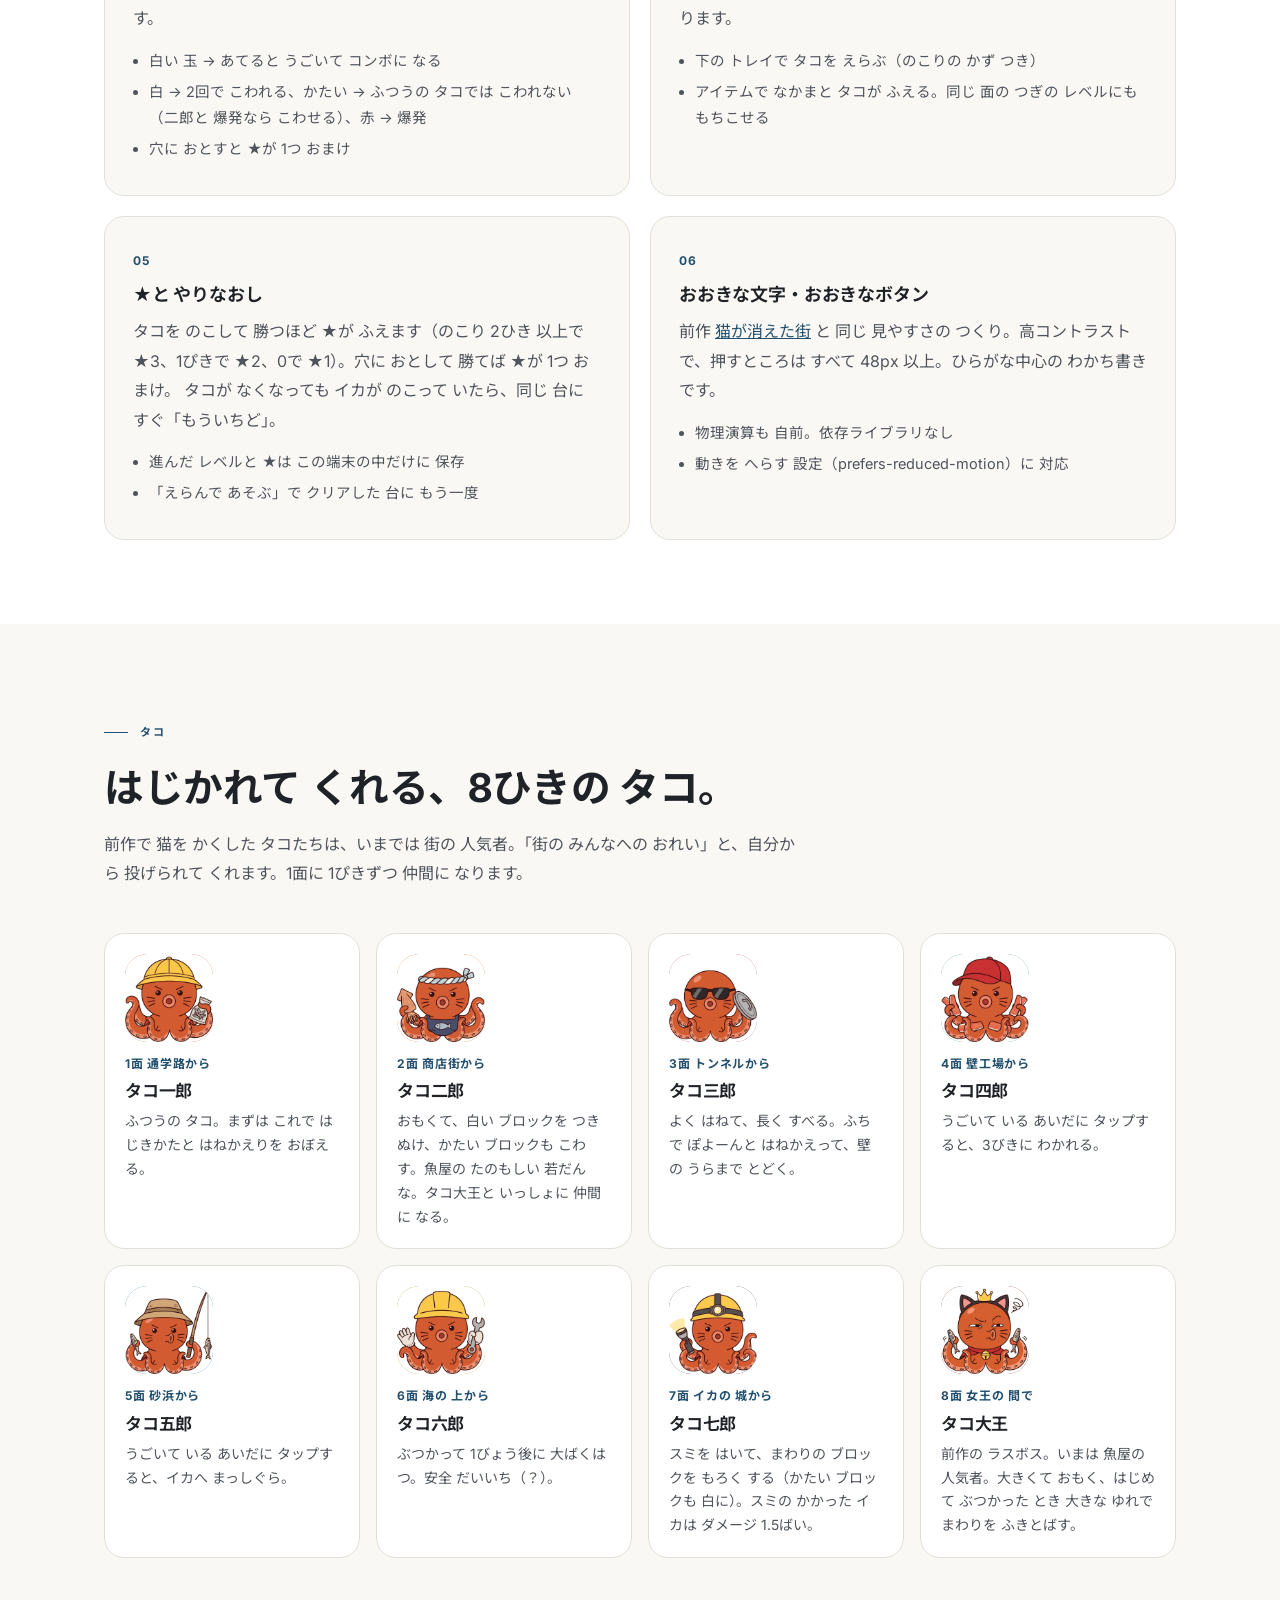
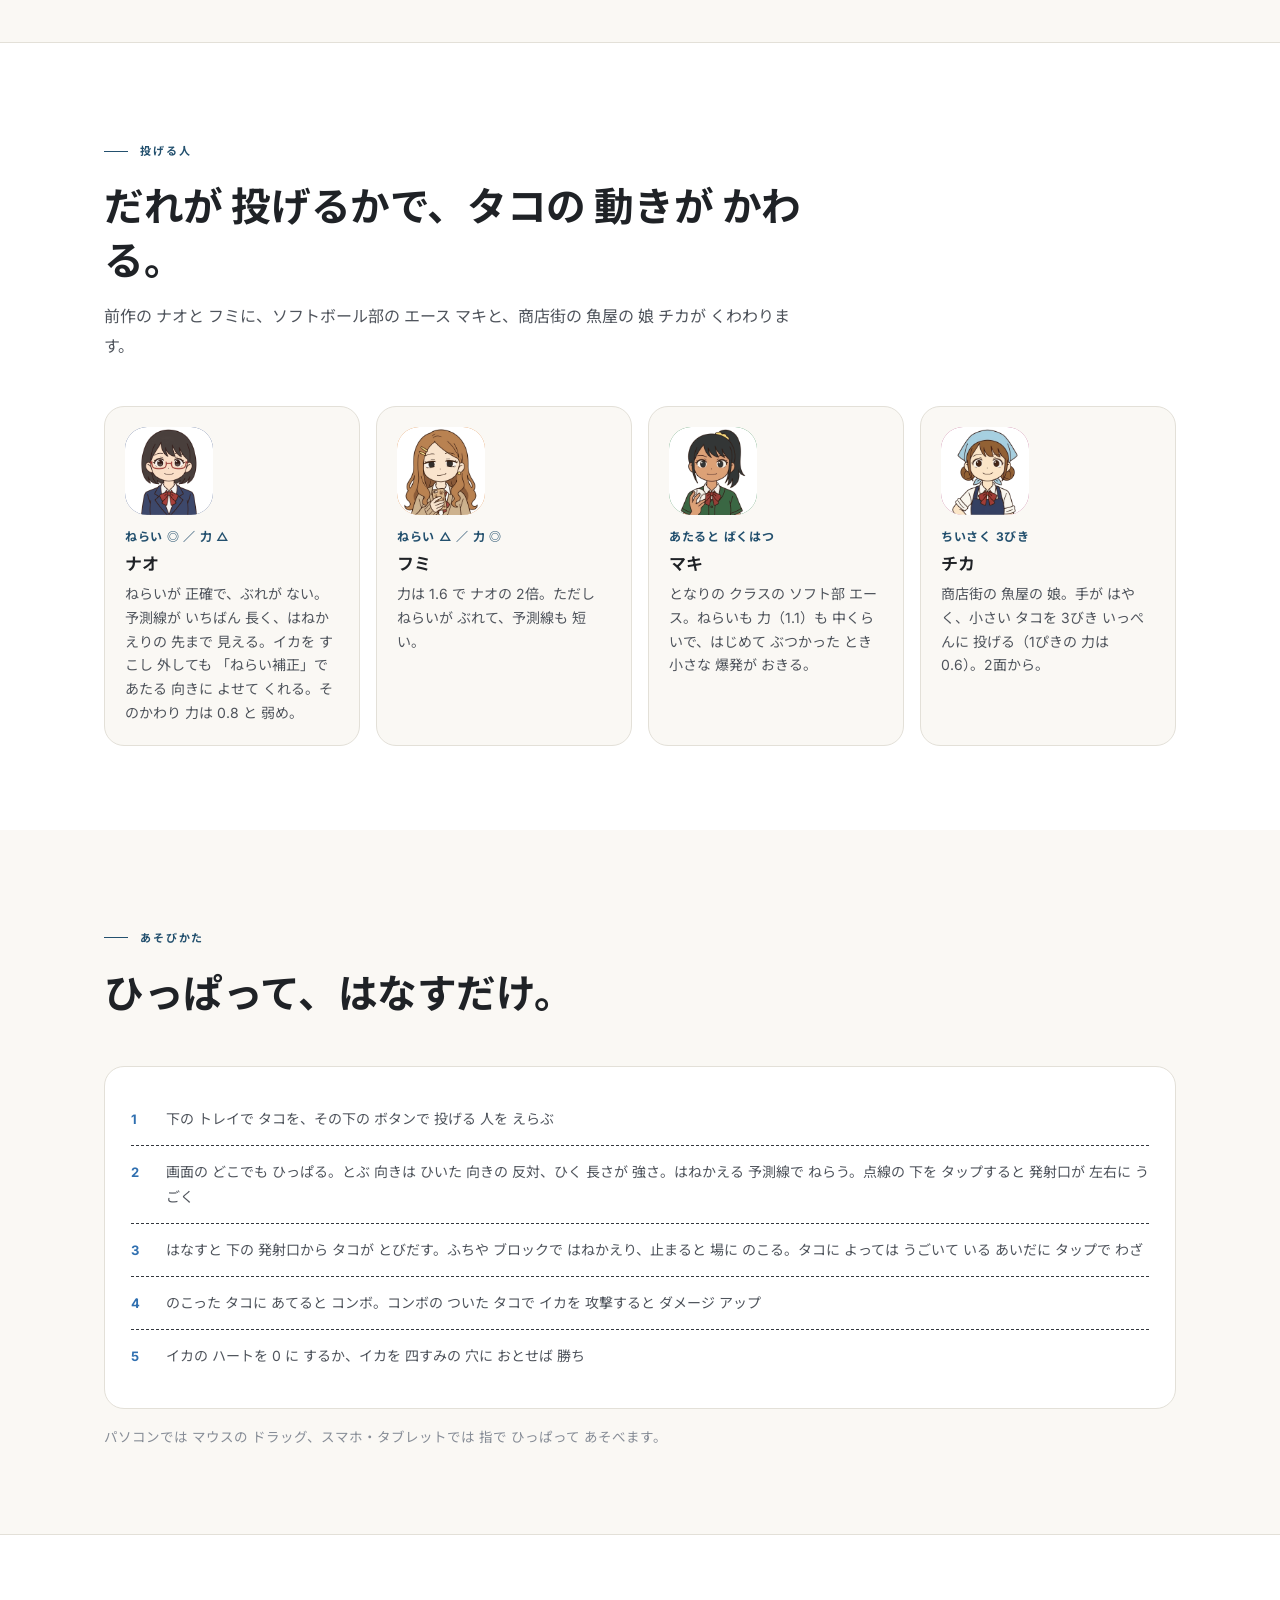
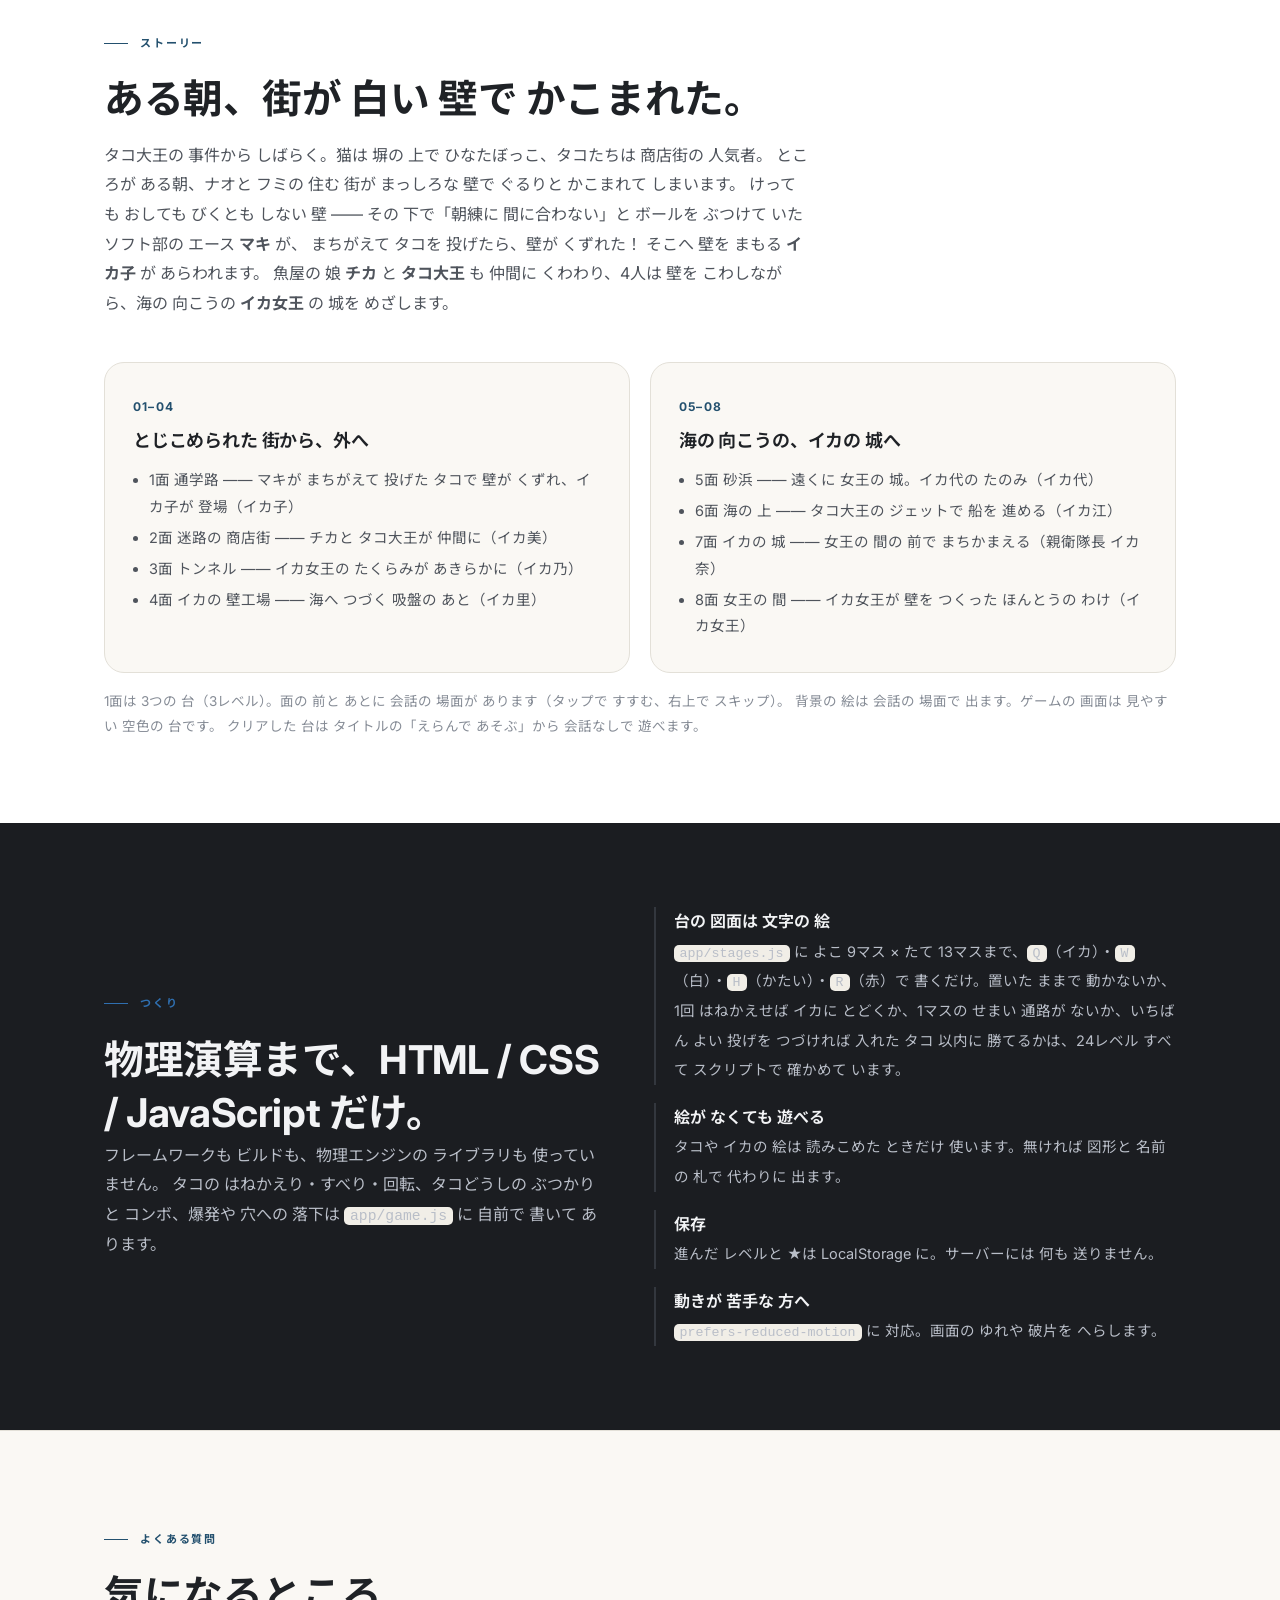
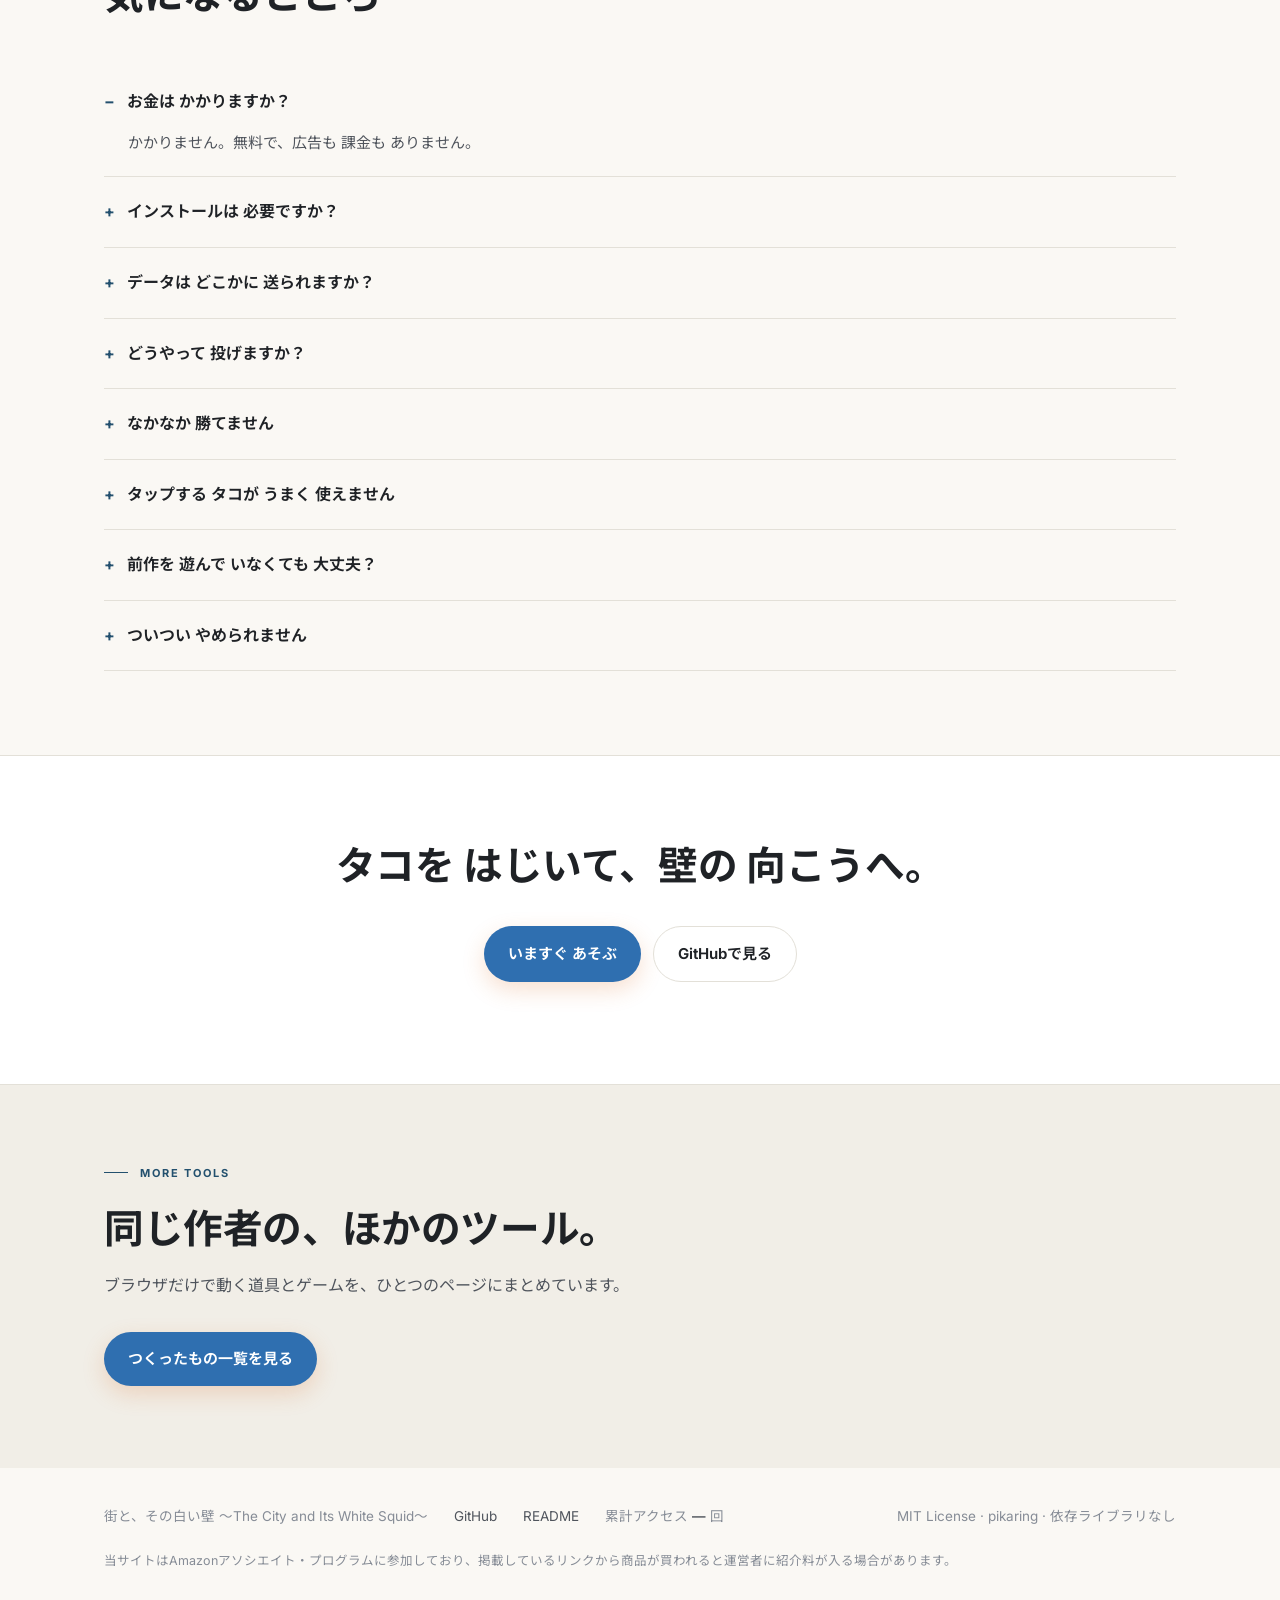
==== commit ec60735f: "手に 入れた アイテムを 同じ 面の つぎの レベルへ もちこす（面が かわると なし） Co-Authored-By: Claude Opus 5.5 <noreply@anthropic.com>" ====
--- a/index.html
+++ b/index.html
@@ -7,12 +7,12 @@
 <meta name="description" content="インストール不要・無料・通信なしで、ブラウザだけで遊べるビリヤード風の物理パズル『街と、その白い壁』。画面をひっぱってはなすとタコがとびだし、台のふちやブロックではねかえって、白い壁にまもられたイカをたおします。止まったタコにあてるとコンボ、四すみの穴におとせば一発勝利。『猫が消えた街』の続編で、全8面・24レベルのストーリーつき。スマホでもPCでも。">
 <meta name="theme-color" content="#23506e">
 
-<link rel="canonical" href="https://pikaring.github.io/throw-on-tako/">
+<link rel="canonical" href="https://pikaring.github.io/white-squid/">
 <meta property="og:type" content="website">
 <meta property="og:title" content="街と、その白い壁 〜The City and Its White Squid〜｜タコを はじいて イカを たおす、見下ろし型の 物理パズル">
 <meta property="og:description" content="ある朝、街が まっしろな 壁で かこまれた。ひっぱって はなして タコを はじき、はねかえりと コンボで 白い 壁の 中の イカを たおす、ビリヤード風の 物理パズル。『猫が消えた街』の 続編、全8面・24レベル。無料・インストール不要・通信なし。">
-<meta property="og:url" content="https://pikaring.github.io/throw-on-tako/">
-<meta property="og:image" content="https://pikaring.github.io/throw-on-tako/assets/icon.png">
+<meta property="og:url" content="https://pikaring.github.io/white-squid/">
+<meta property="og:image" content="https://pikaring.github.io/white-squid/assets/icon.png">
 
 <link rel="icon" href="assets/favicon.png" type="image/png">
 <link rel="apple-touch-icon" href="assets/icon.png">
@@ -57,7 +57,7 @@
   "@type": "WebApplication",
   "name": "街と、その白い壁 〜The City and Its White Squid〜",
   "alternateName": "Throw on Tako",
-  "url": "https://pikaring.github.io/throw-on-tako/",
+  "url": "https://pikaring.github.io/white-squid/",
   "description": "インストール不要・無料・通信なしで、ブラウザだけで遊べるビリヤード風の物理パズル『街と、その白い壁』。画面をひっぱってはなすとタコがとびだし、台のふちやブロックではねかえって、白い壁にまもられたイカをたおします。止まったタコにあてるとコンボ、四すみの穴におとせば一発勝利。『猫が消えた街』の続編で、全8面・24レベルのストーリーつき。スマホでもPCでも。",
   "applicationCategory": "GameApplication",
   "operatingSystem": "すべて（ウェブブラウザ）",
@@ -111,7 +111,7 @@
         前作「猫が消えた街」の 続編、全8面・24レベルの ストーリーつき。</p>
       <div class="hero-actions">
         <a class="btn btn-main" href="app/">いますぐ あそぶ</a>
-        <a class="btn btn-sub" href="https://github.com/pikaring/throw-on-tako">GitHubで見る</a>
+        <a class="btn btn-sub" href="https://github.com/pikaring/white-squid">GitHubで見る</a>
       </div>
       <p class="hero-note">ホーム画面に追加すると、アプリのように全画面で開けます。</p>
     </div>
@@ -286,7 +286,7 @@
           ねらいの ナオ、力の フミ、爆発の マキ、3びき いっぺんの チカ。同じ タコでも、投げる 人で まるで ちがう 動きに なります。</p>
         <ul>
           <li>下の トレイで タコを えらぶ（のこりの かず つき）</li>
-          <li>投げる たびに 人を かえられる（チカは 2面から）</li>
+          <li>アイテムで なかまと タコが ふえる。同じ 面の つぎの レベルにも もちこせる</li>
         </ul>
       </div>
       <div class="card">
@@ -456,7 +456,7 @@
     <h2>タコを はじいて、壁の 向こうへ。</h2>
     <div class="hero-actions">
       <a class="btn btn-main" href="app/">いますぐ あそぶ</a>
-      <a class="btn btn-sub" href="https://github.com/pikaring/throw-on-tako">GitHubで見る</a>
+      <a class="btn btn-sub" href="https://github.com/pikaring/white-squid">GitHubで見る</a>
     </div>
   </div>
 </section>
@@ -477,8 +477,8 @@
 <footer class="footer">
   <div class="wrap footer-inner">
     <span>街と、その白い壁 〜The City and Its White Squid〜</span>
-    <a href="https://github.com/pikaring/throw-on-tako">GitHub</a>
-    <a href="https://github.com/pikaring/throw-on-tako/blob/main/README.md">README</a>
+    <a href="https://github.com/pikaring/white-squid">GitHub</a>
+    <a href="https://github.com/pikaring/white-squid/blob/main/README.md">README</a>
     <span class="counter">累計アクセス <b id="counter-value">―</b> 回</span>
     <span class="sep">MIT License · pikaring · 依存ライブラリなし</span>
     <span class="disclosure">当サイトはAmazonアソシエイト・プログラムに参加しており、掲載しているリンクから商品が買われると運営者に紹介料が入る場合があります。</span>
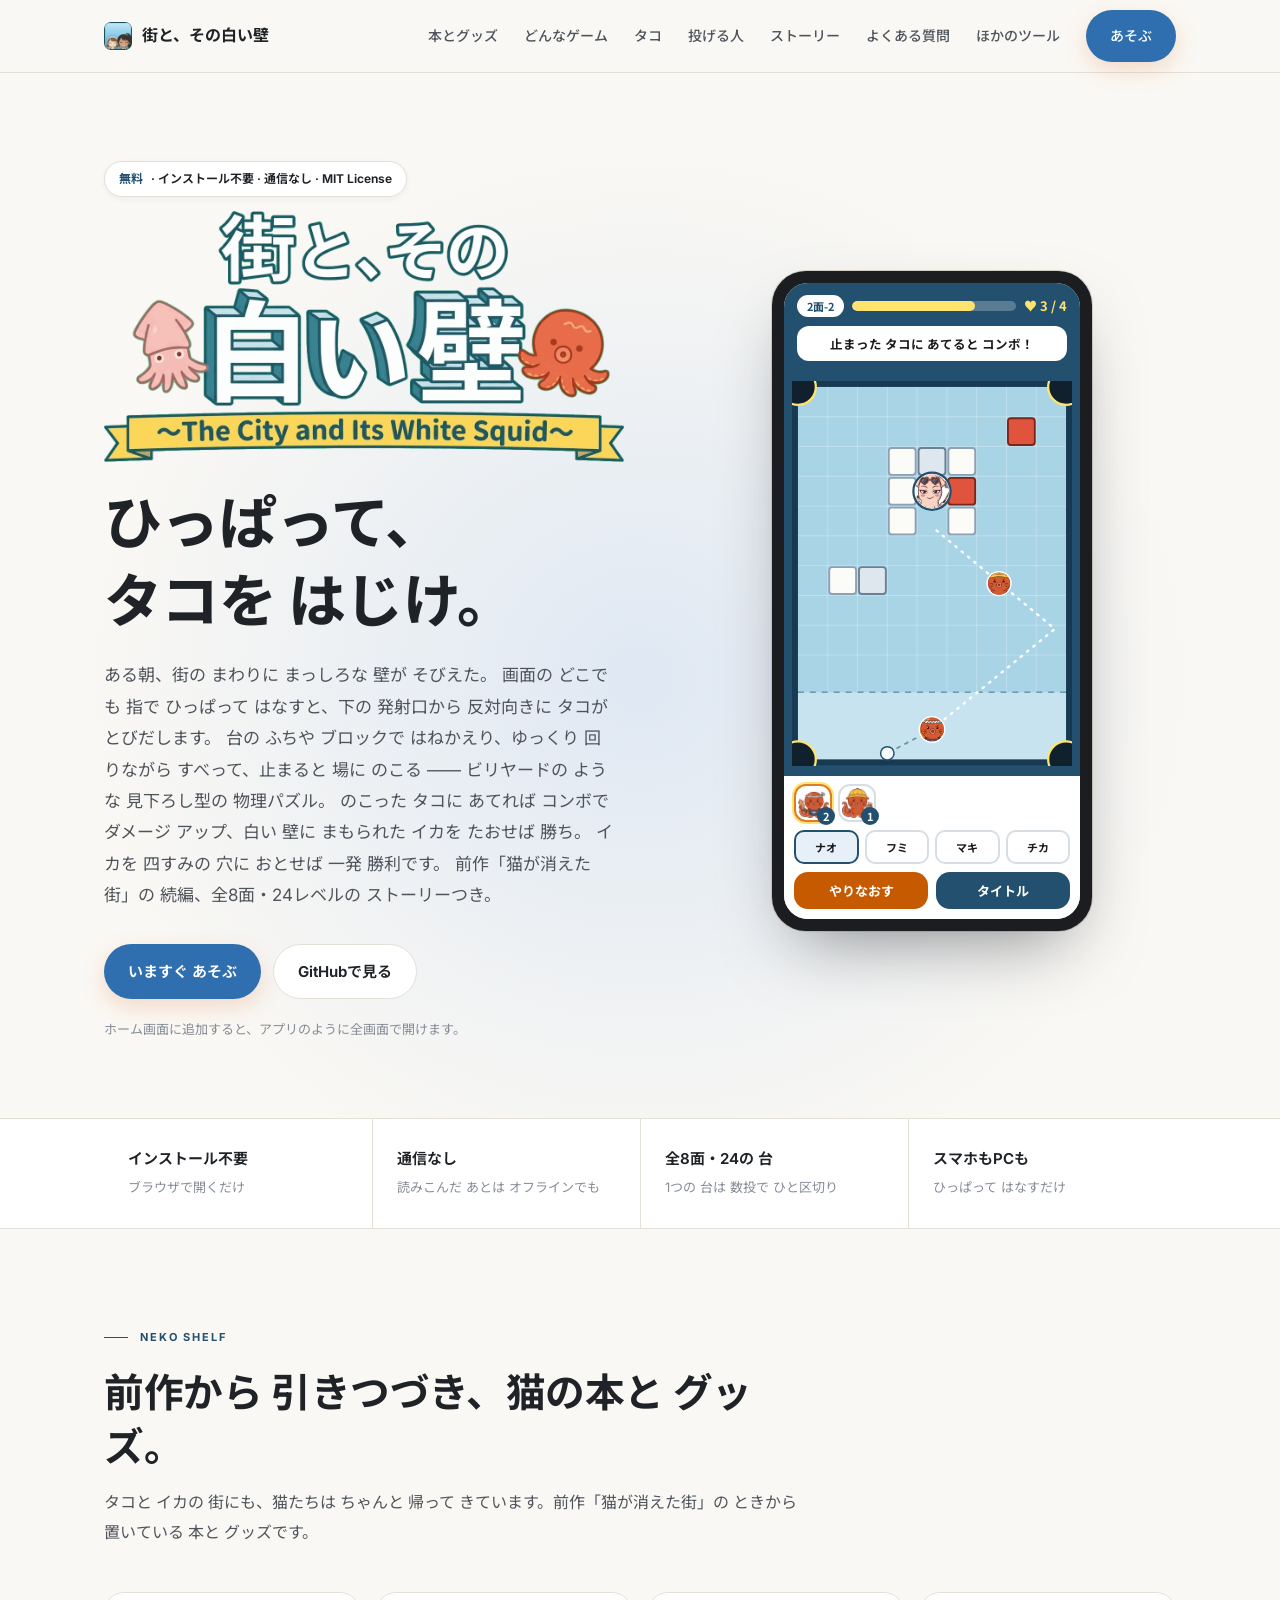
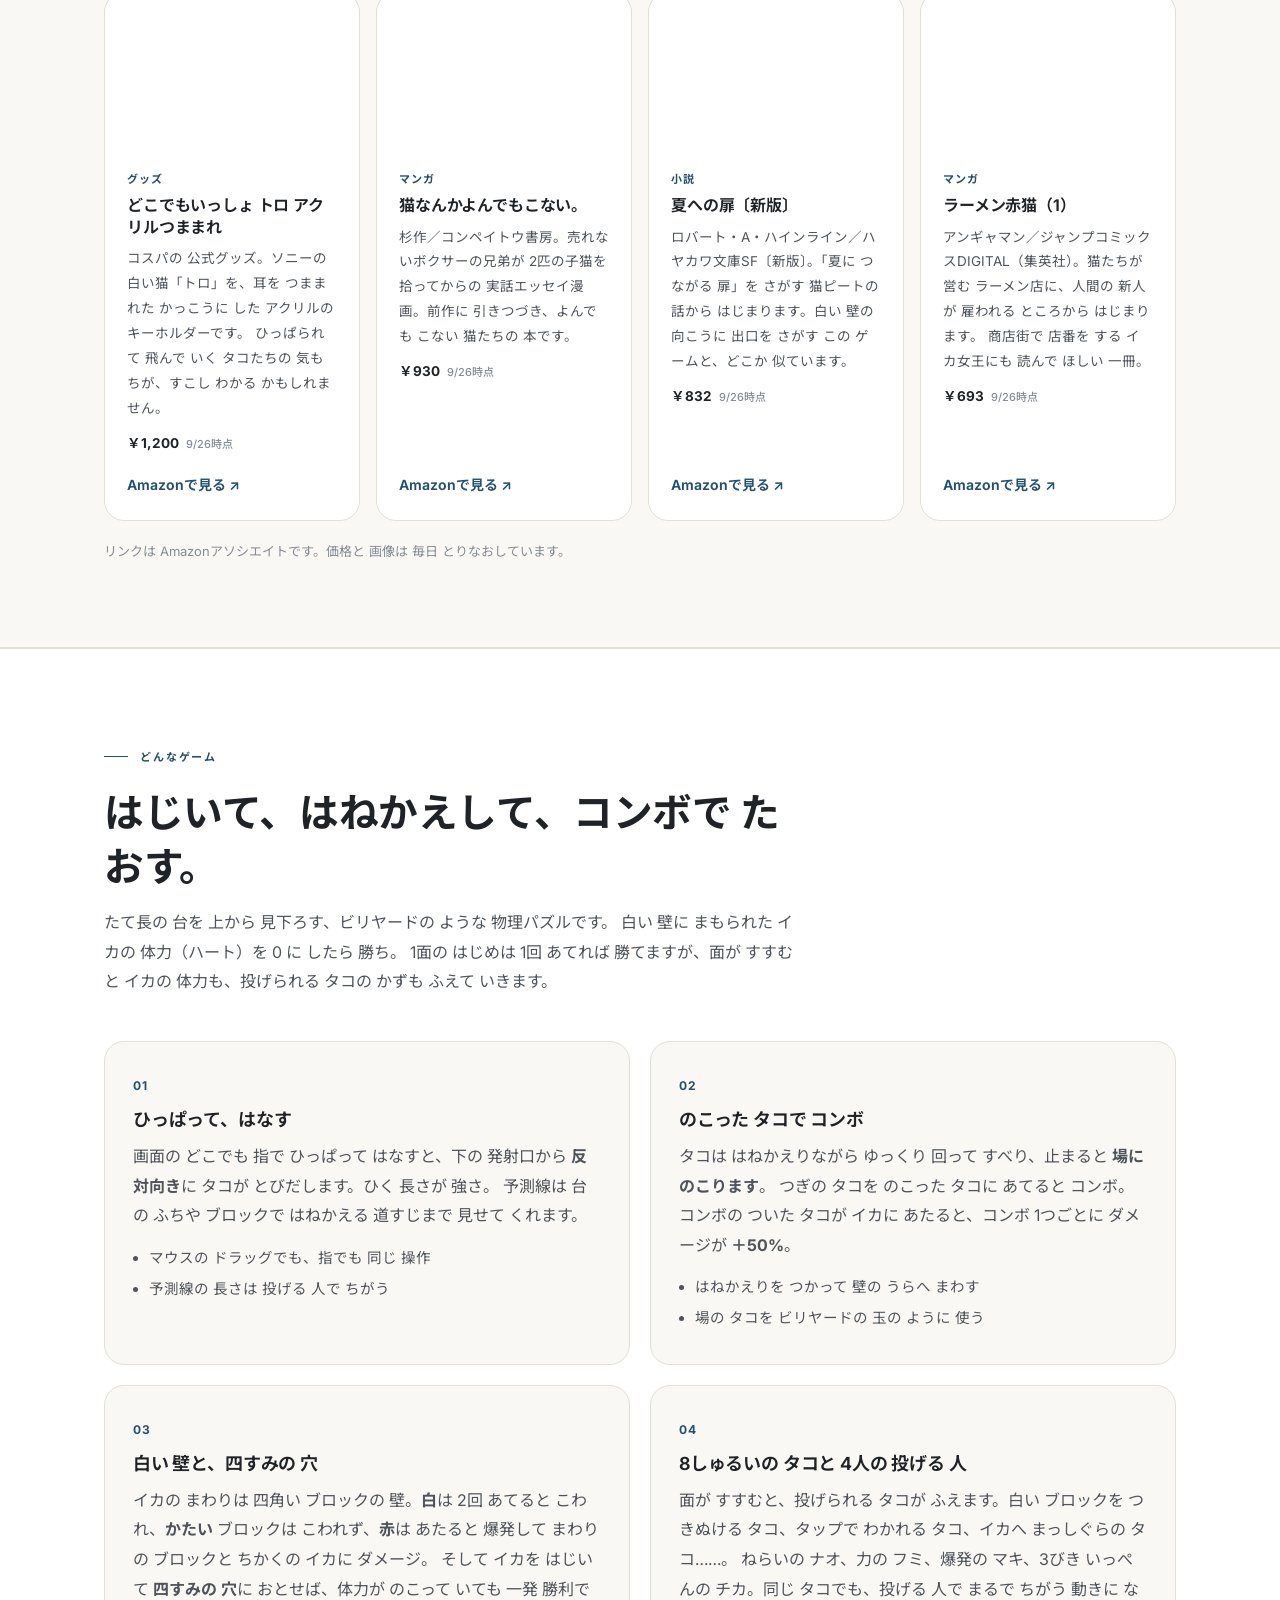
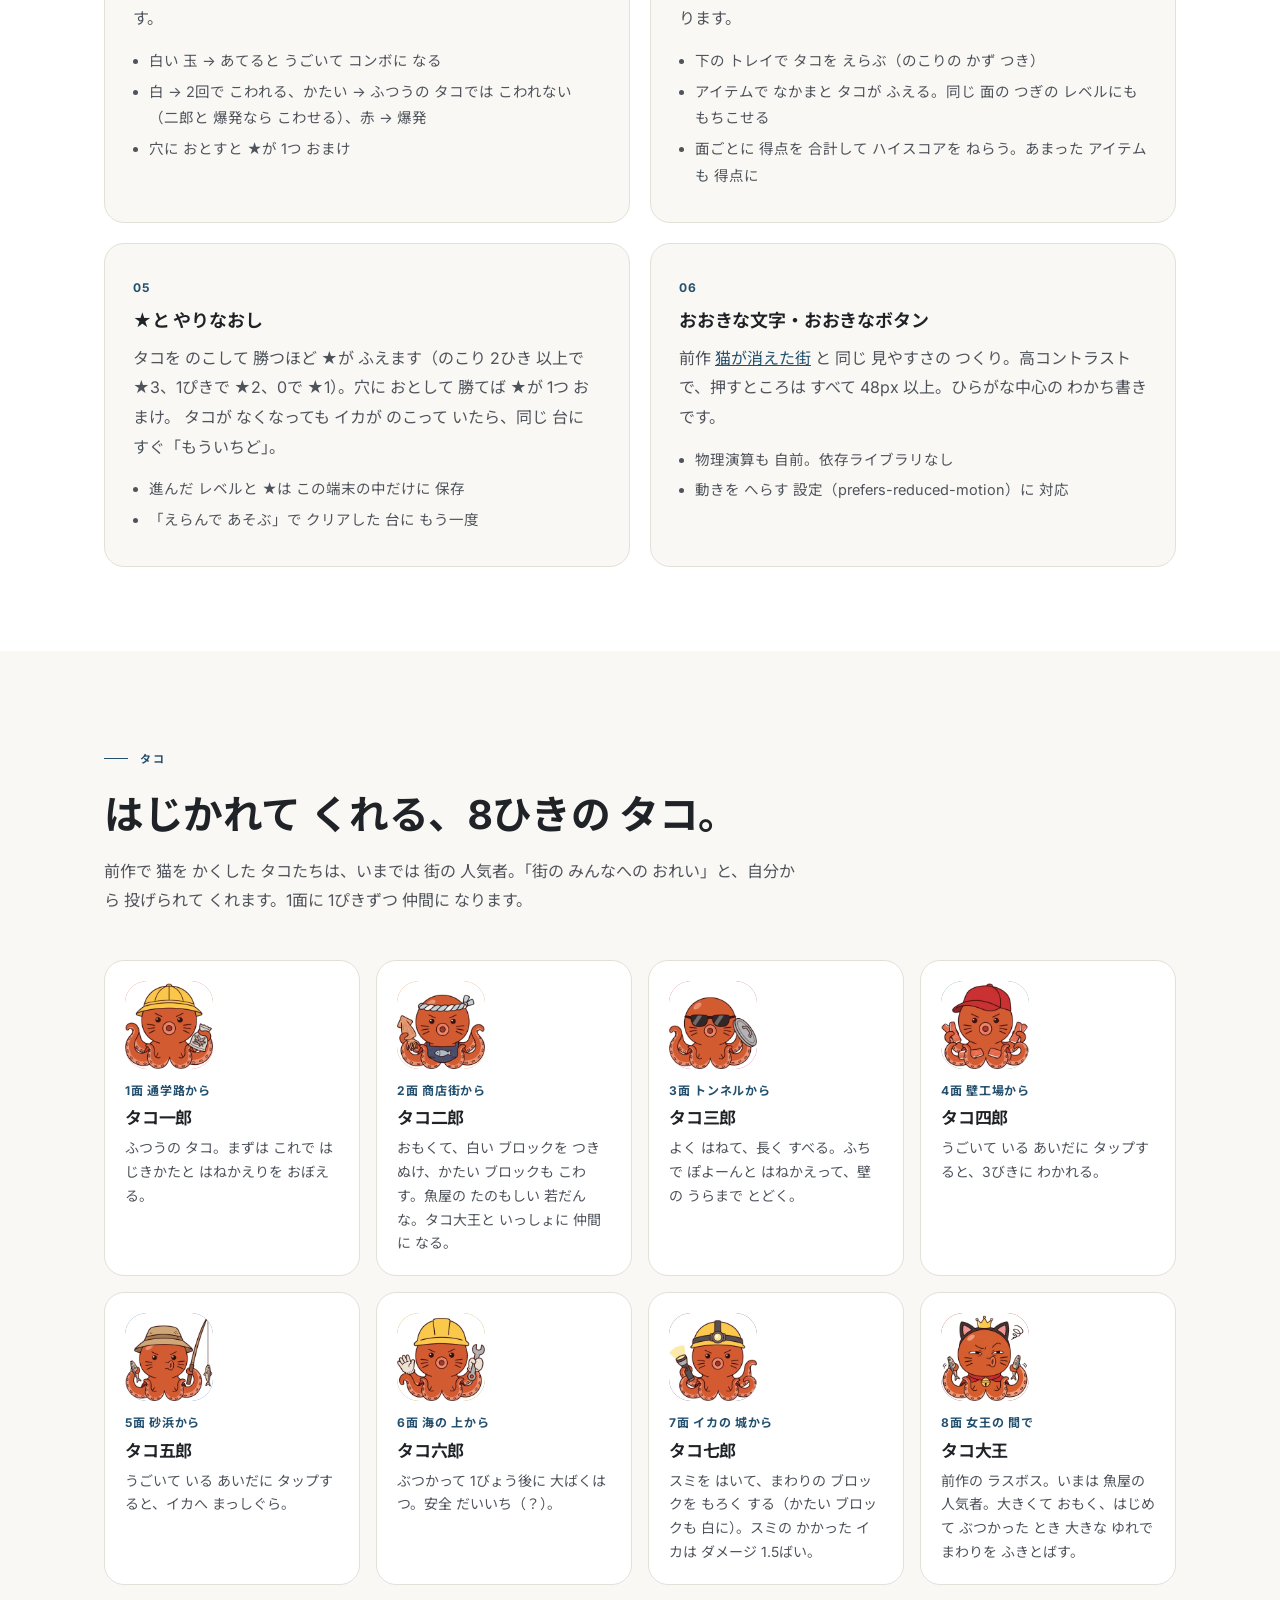
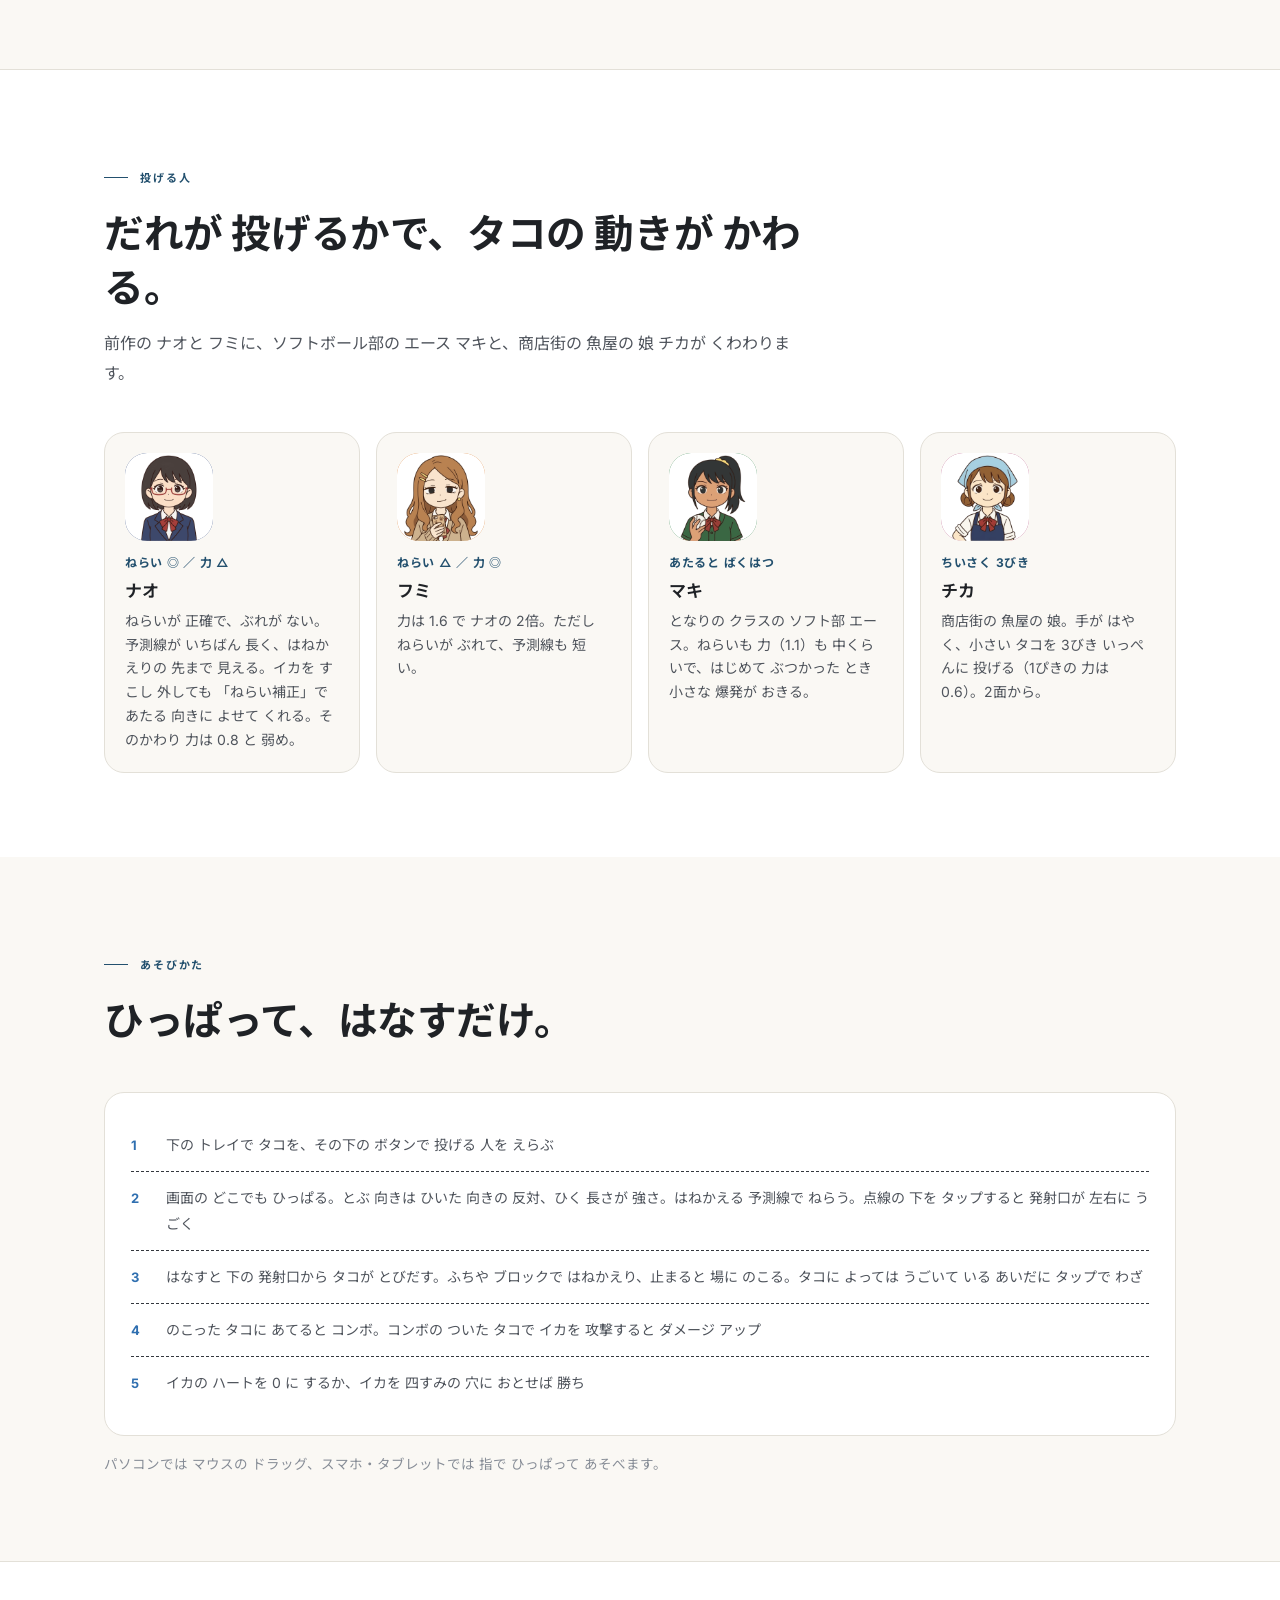
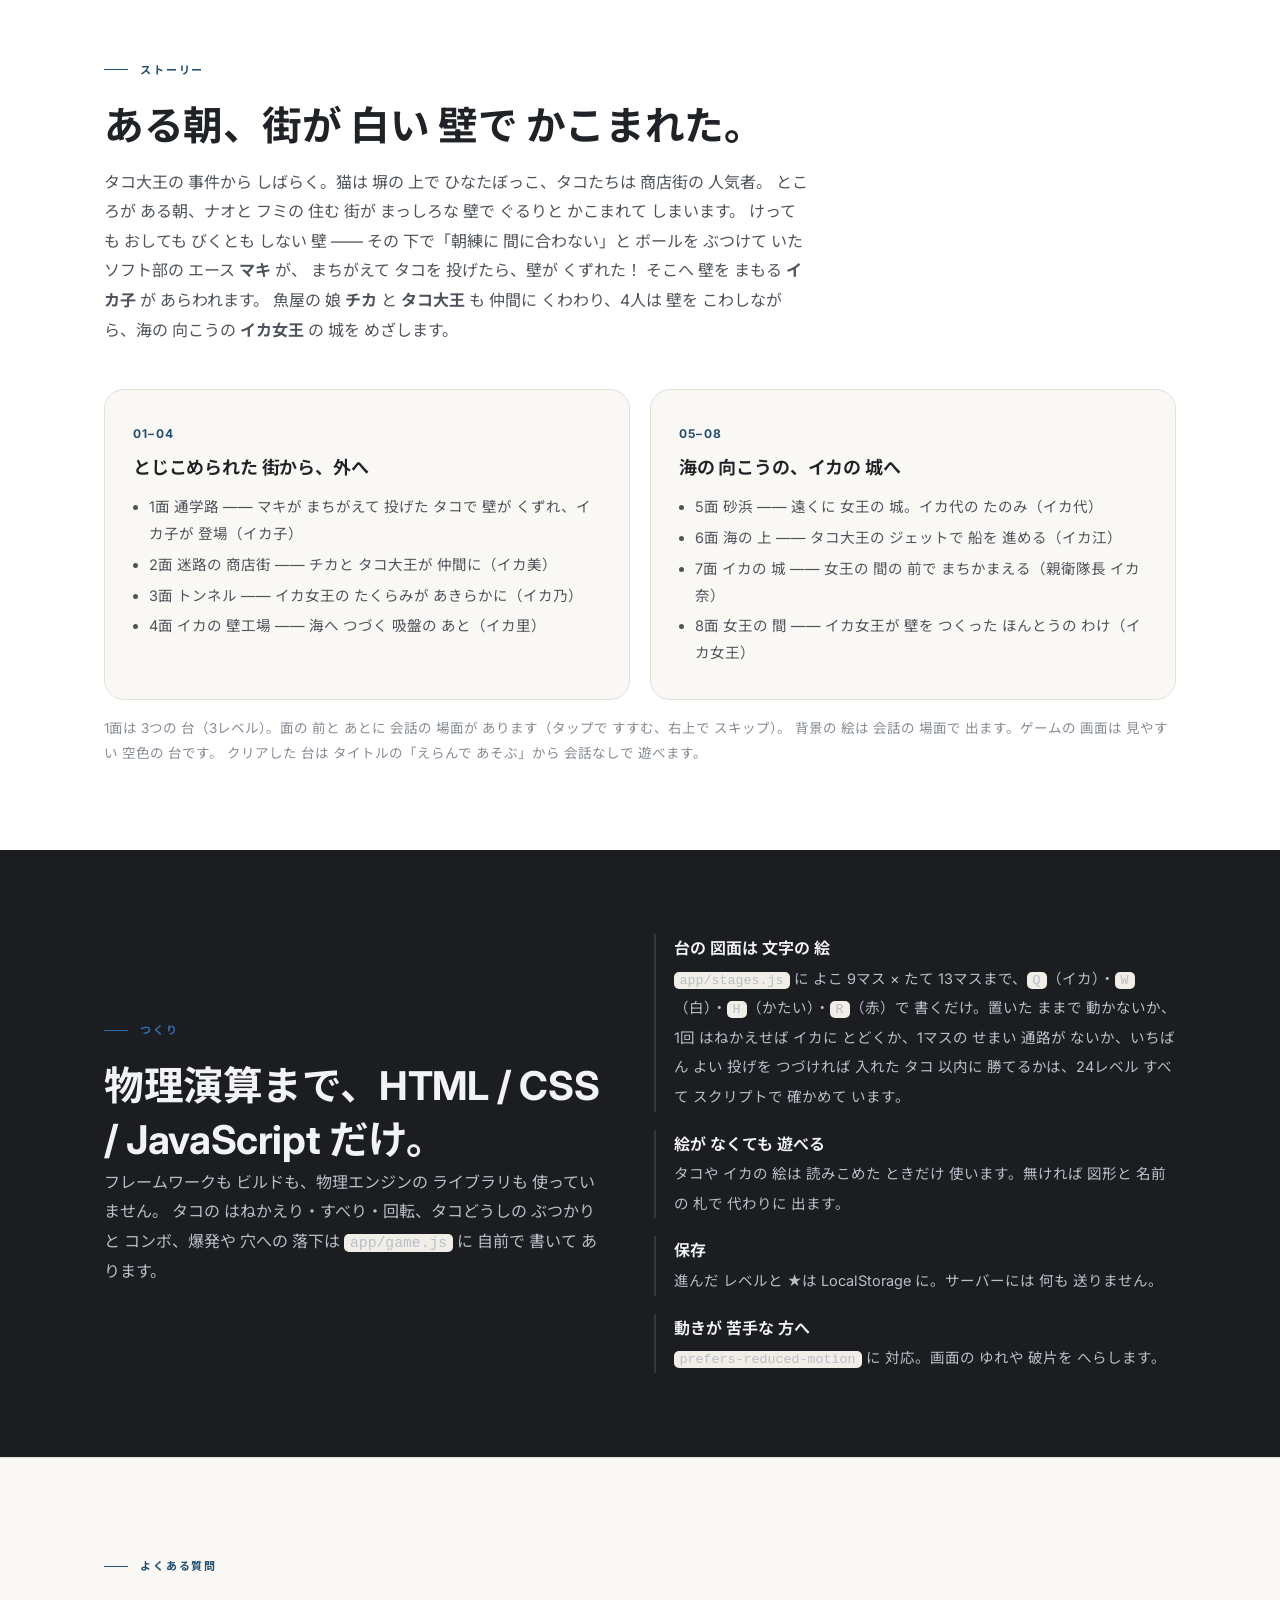
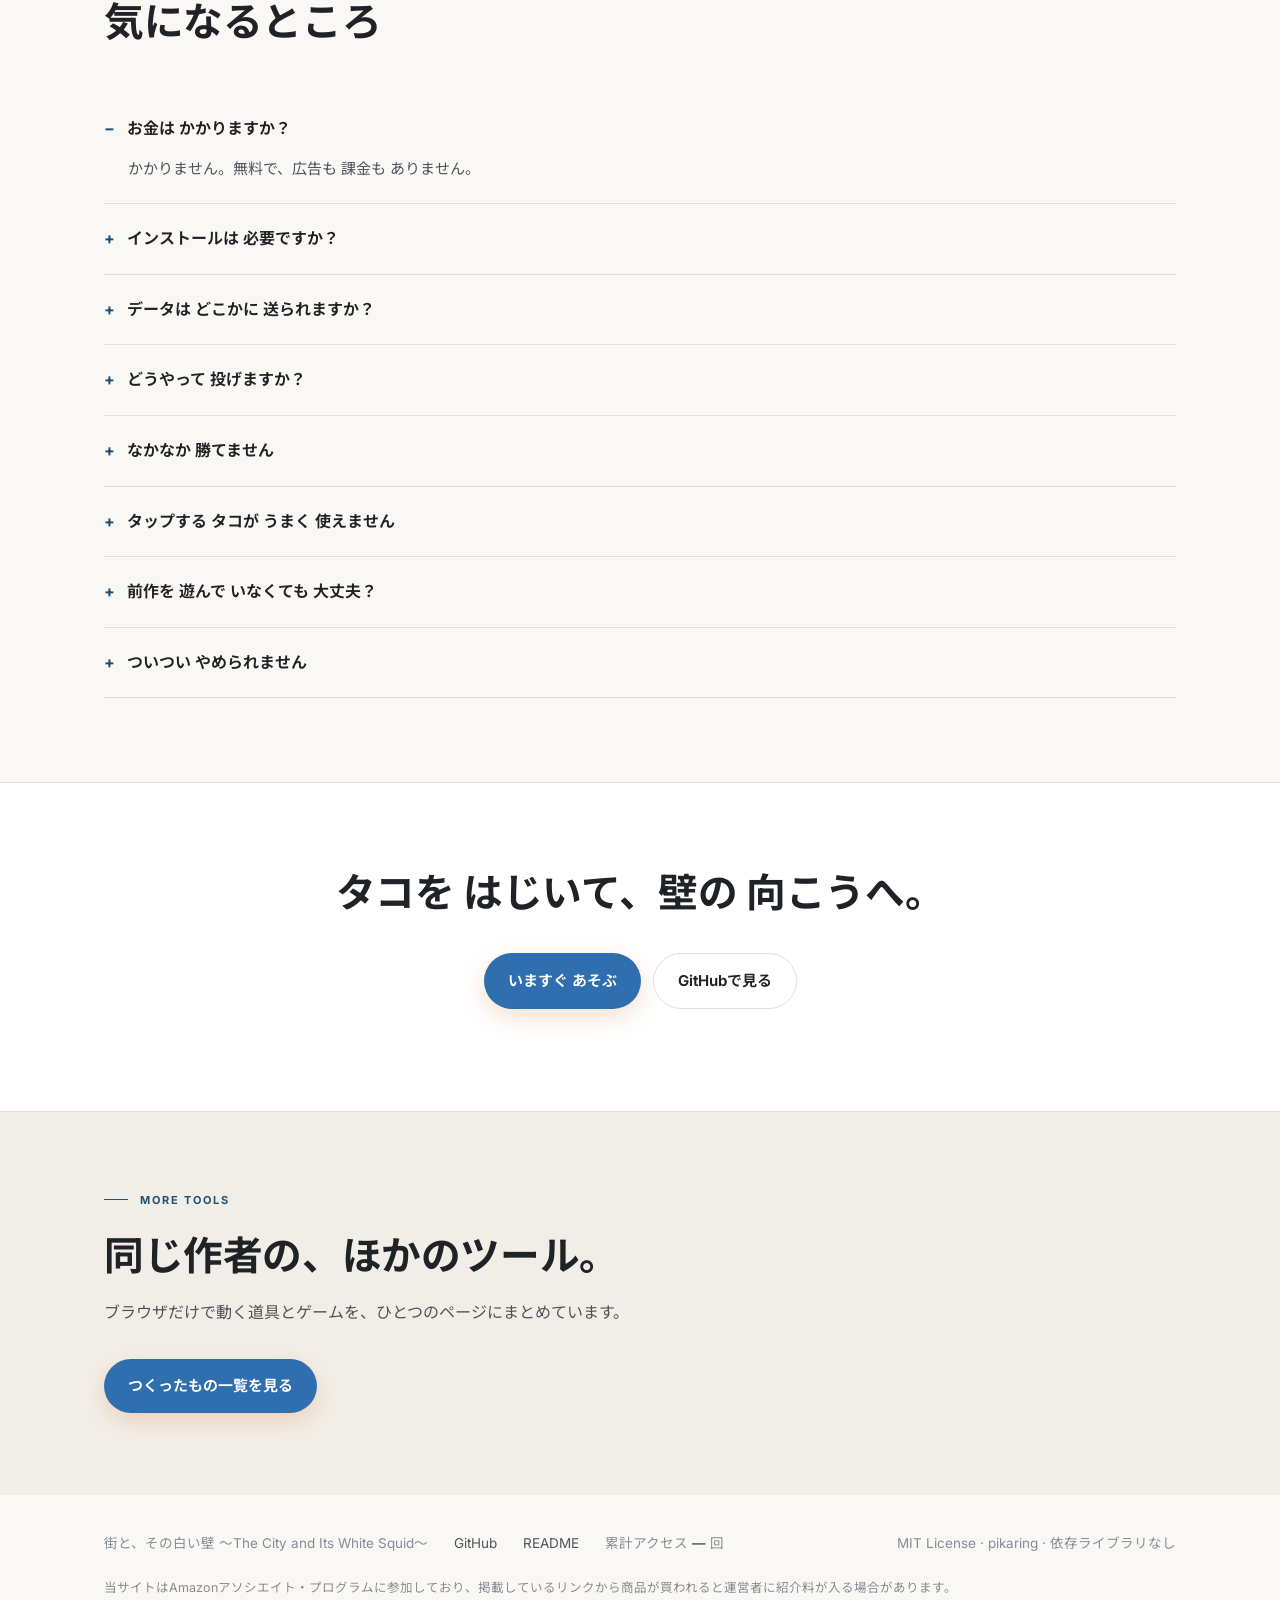
==== commit c93188af: "面ごとの 得点と ハイスコア。面の さいごに あまった アイテムを 得点に かえる Co-Authored-By: Claude Opus 5.5 <noreply@anthropic.com> Cl" ====
--- a/index.html
+++ b/index.html
@@ -287,6 +287,7 @@
         <ul>
           <li>下の トレイで タコを えらぶ（のこりの かず つき）</li>
           <li>アイテムで なかまと タコが ふえる。同じ 面の つぎの レベルにも もちこせる</li>
+          <li>面ごとに 得点を 合計して ハイスコアを ねらう。あまった アイテムも 得点に</li>
         </ul>
       </div>
       <div class="card">
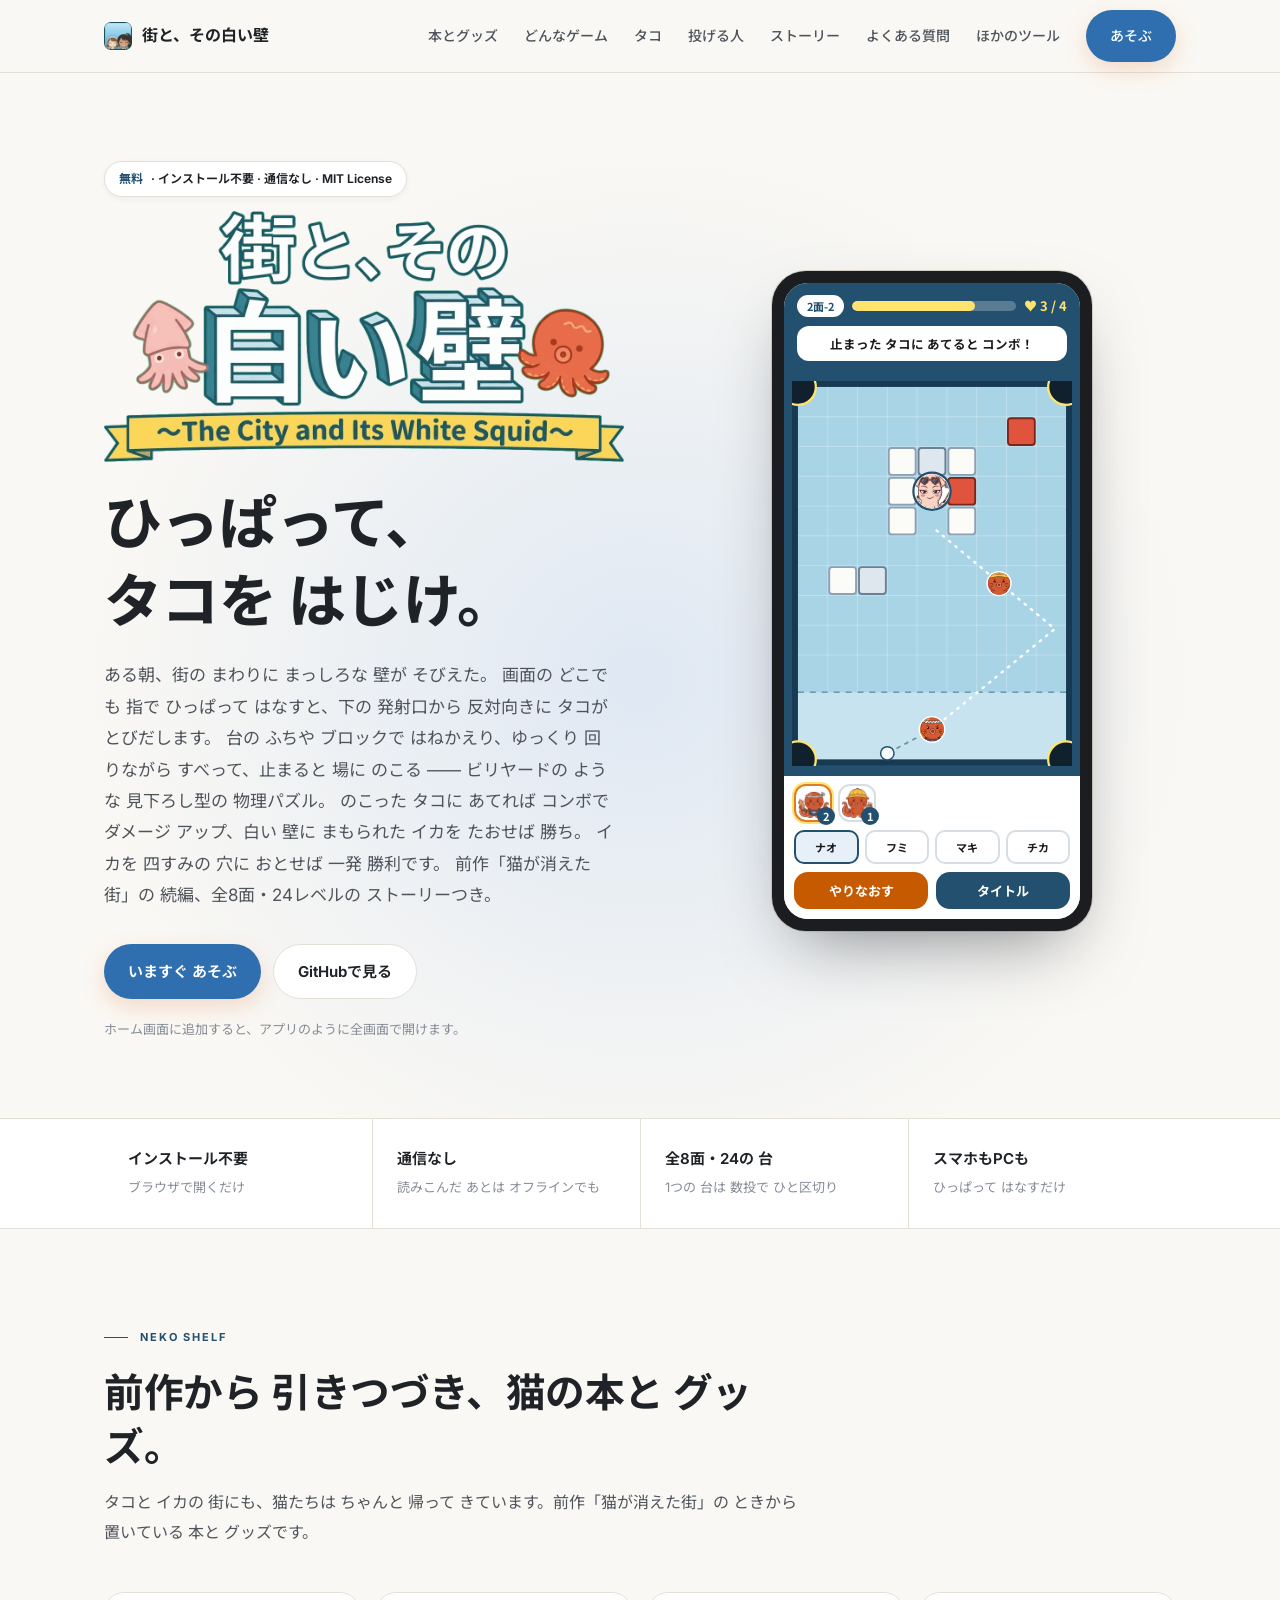
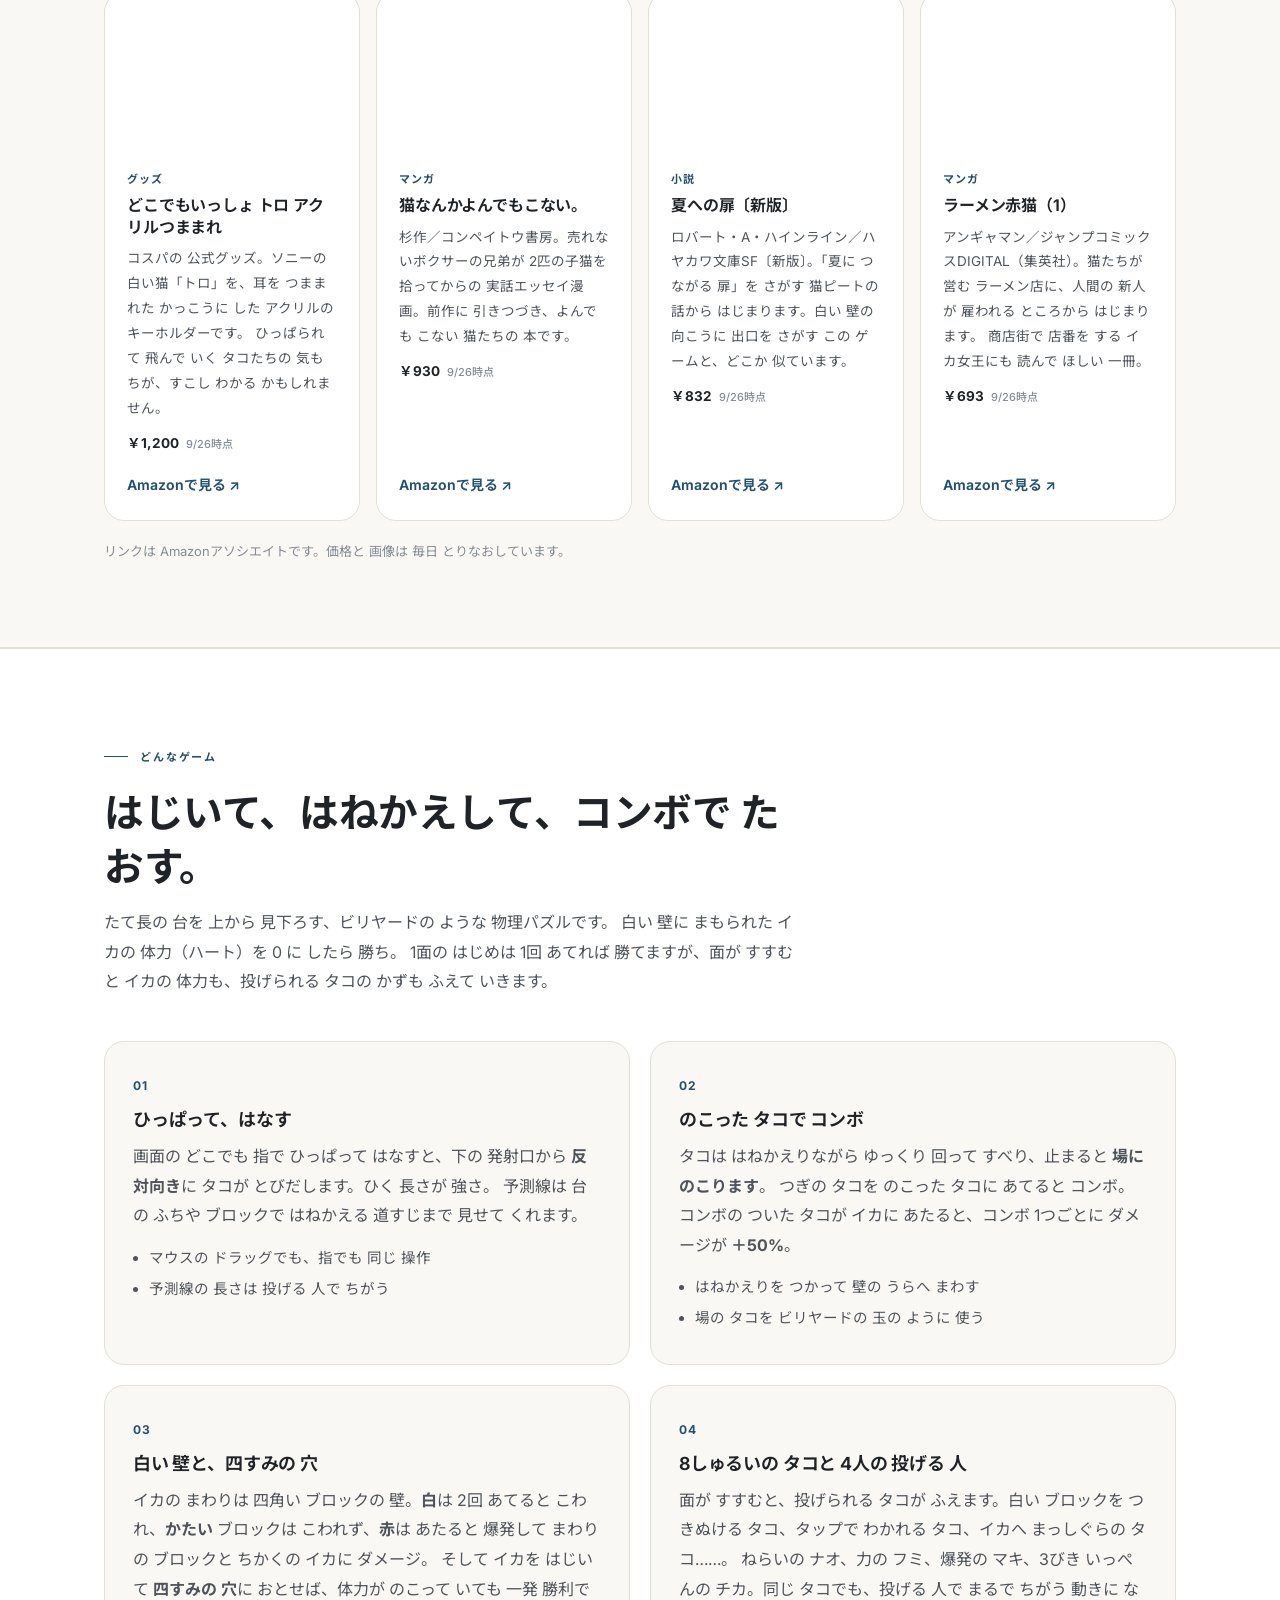
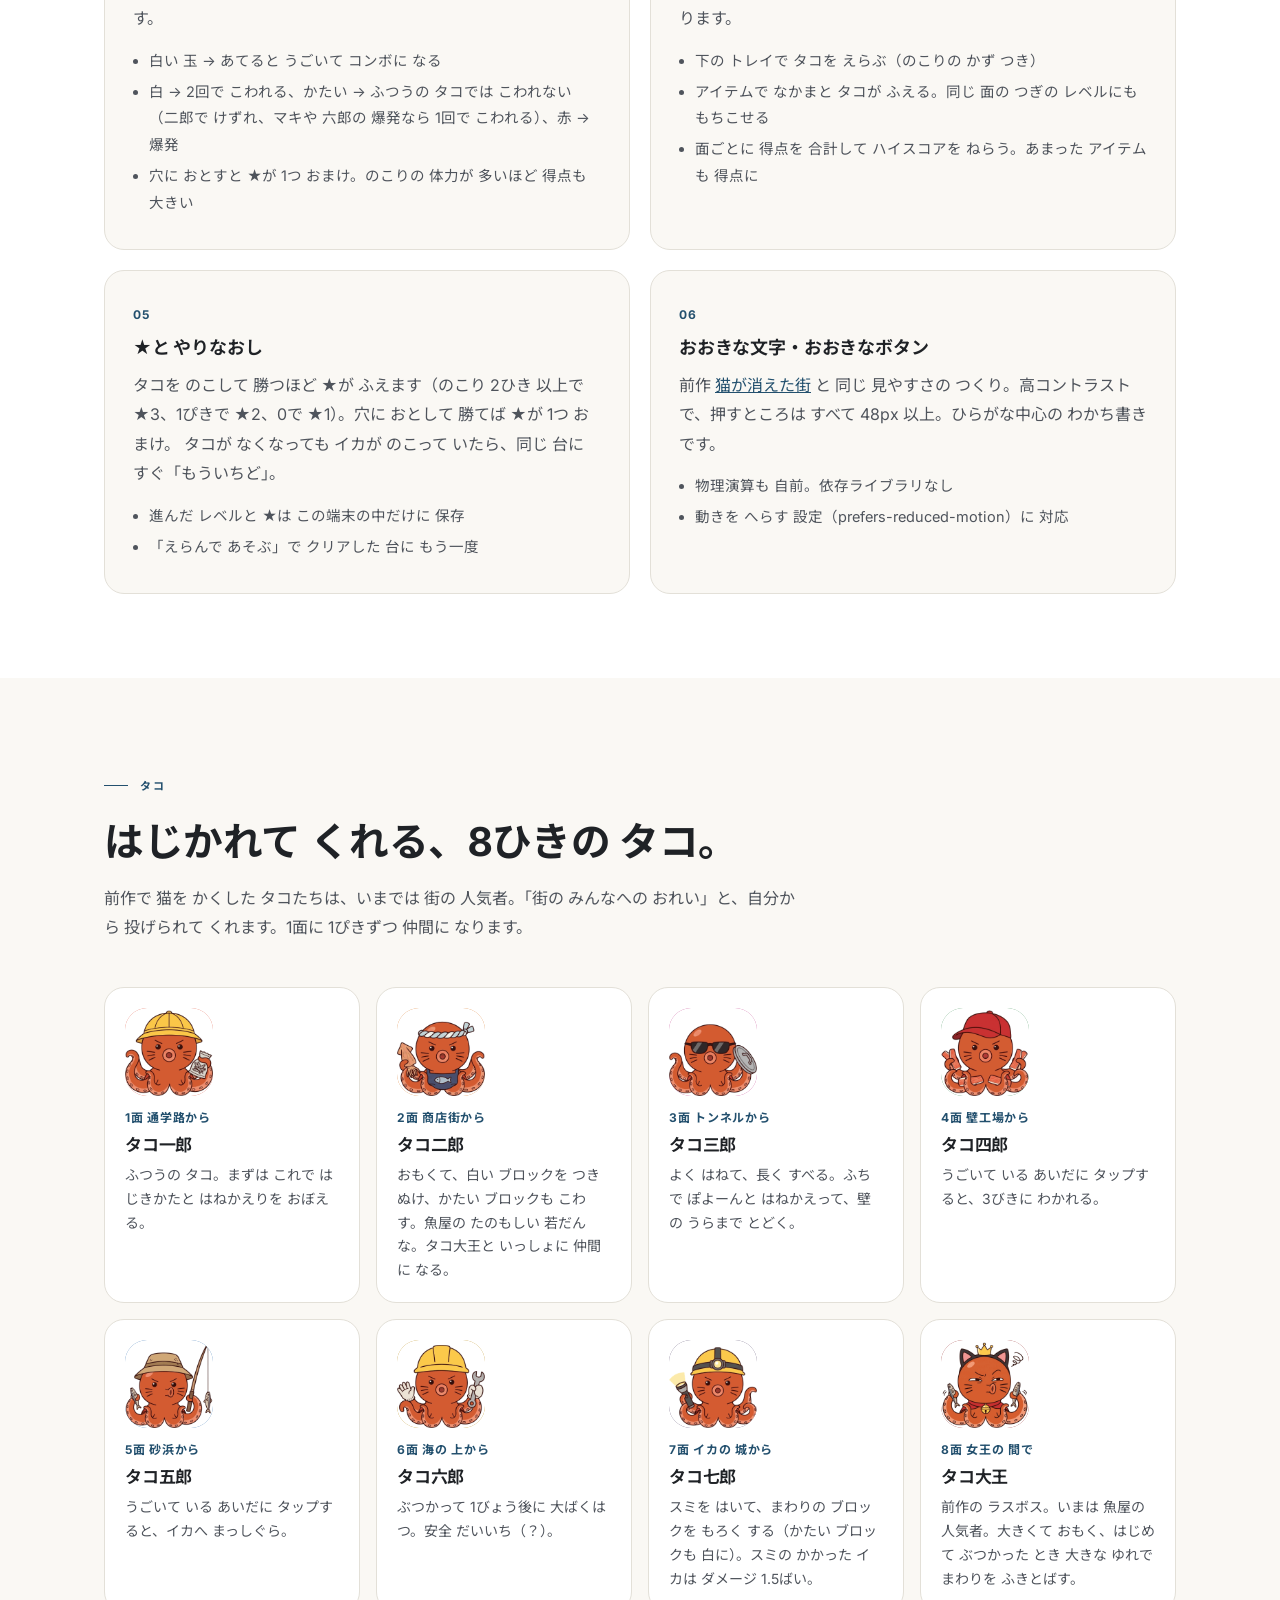
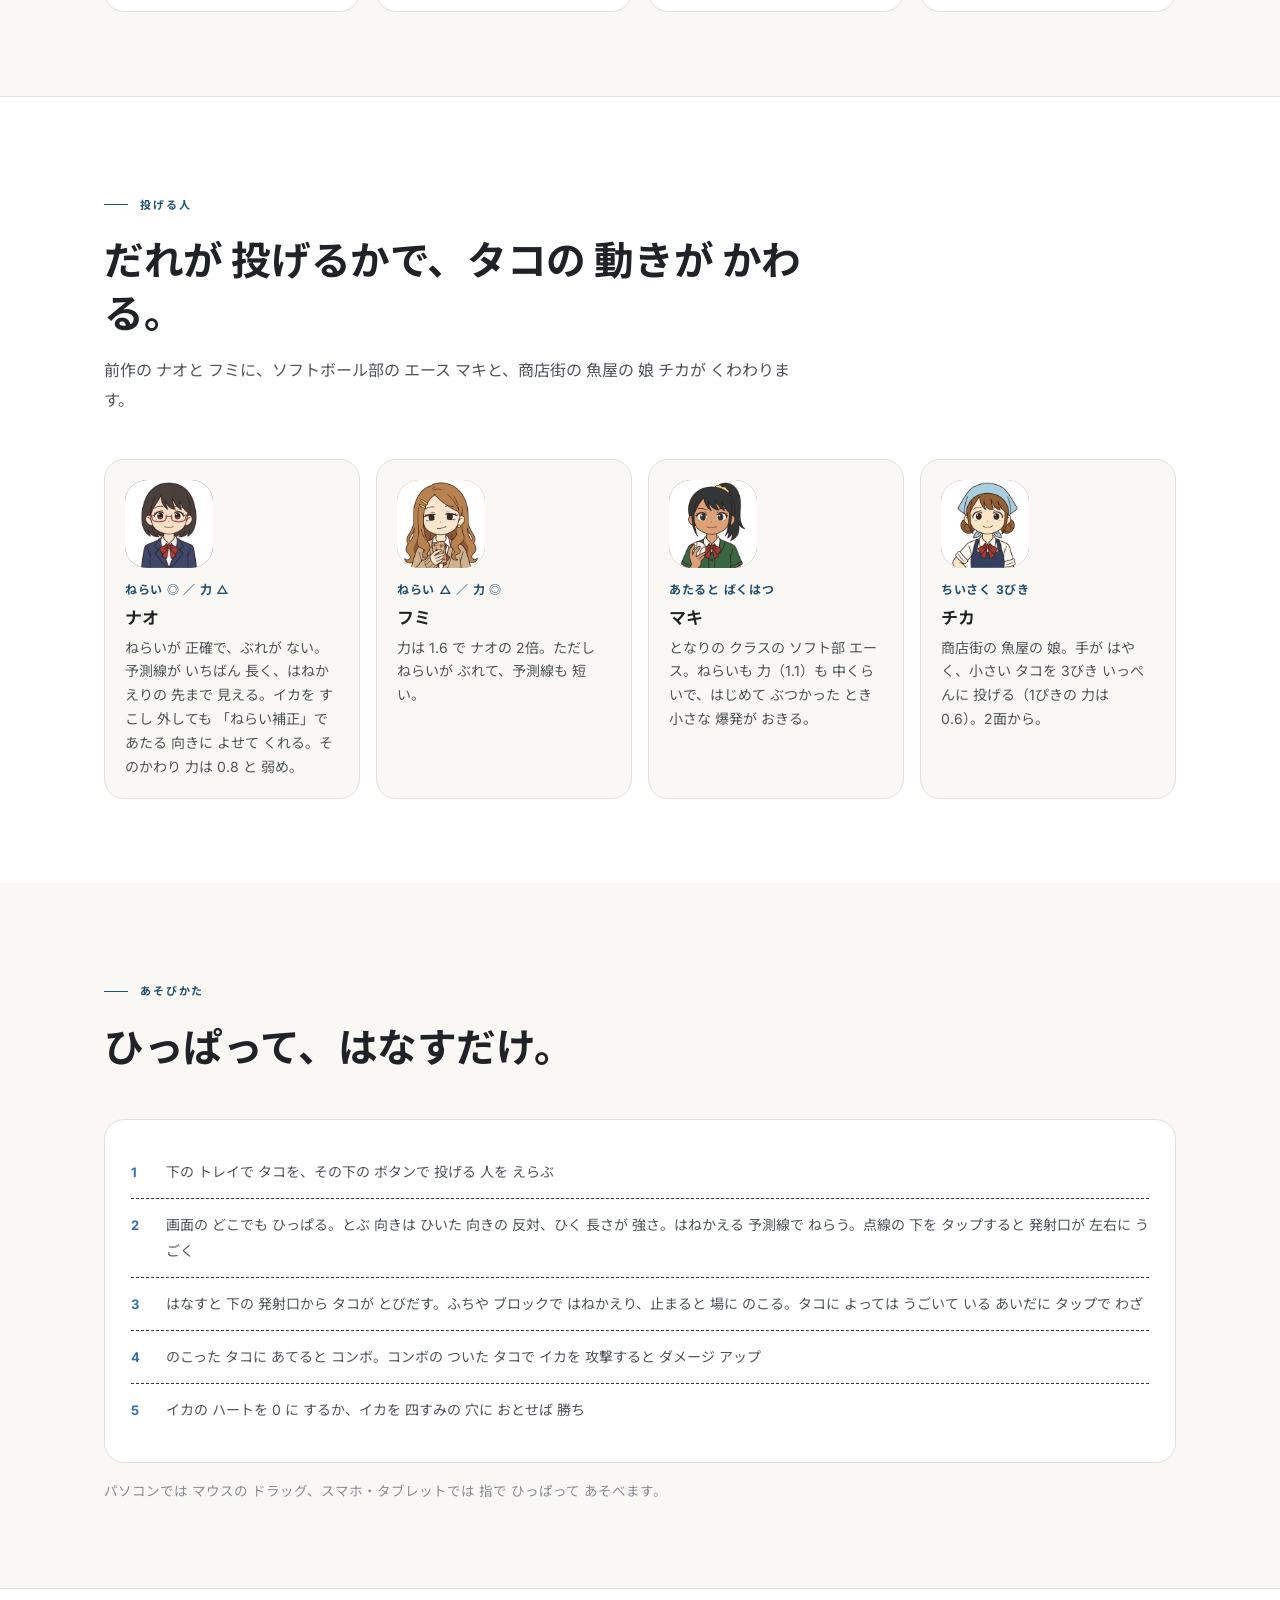
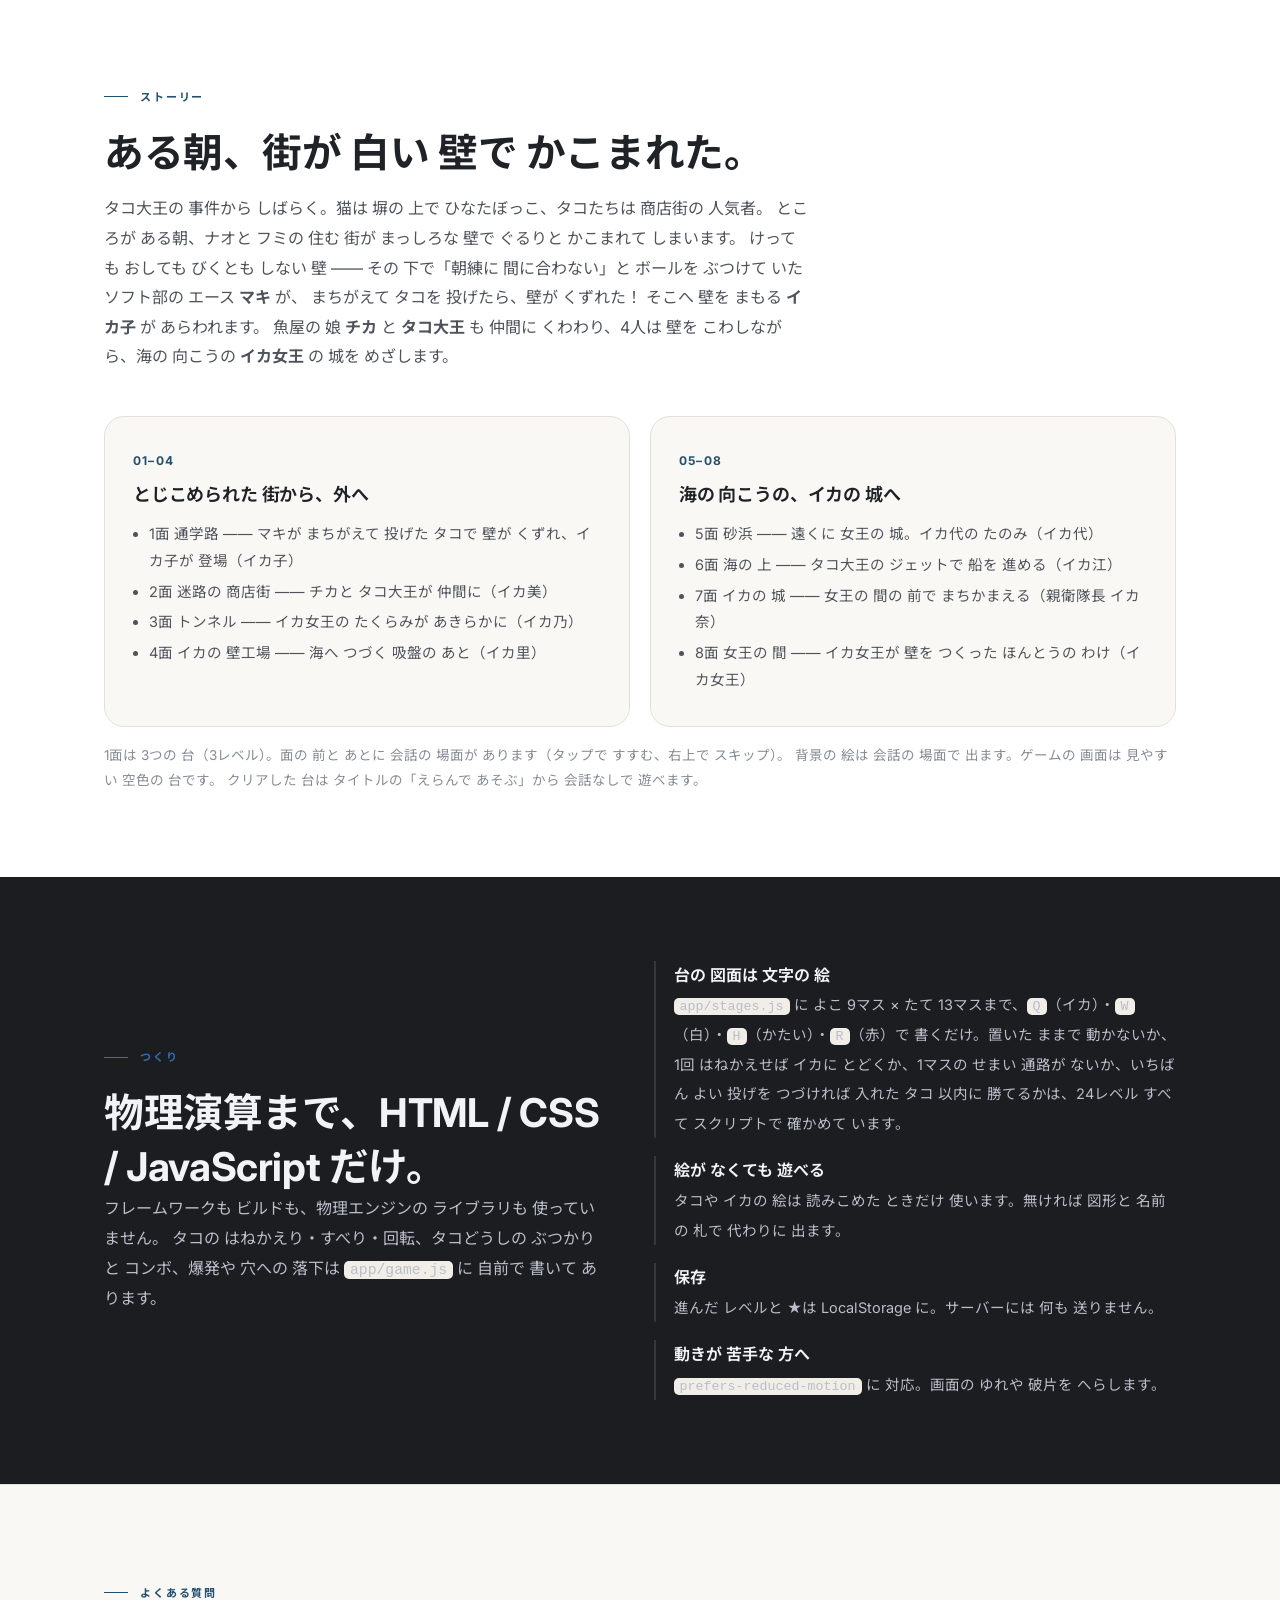
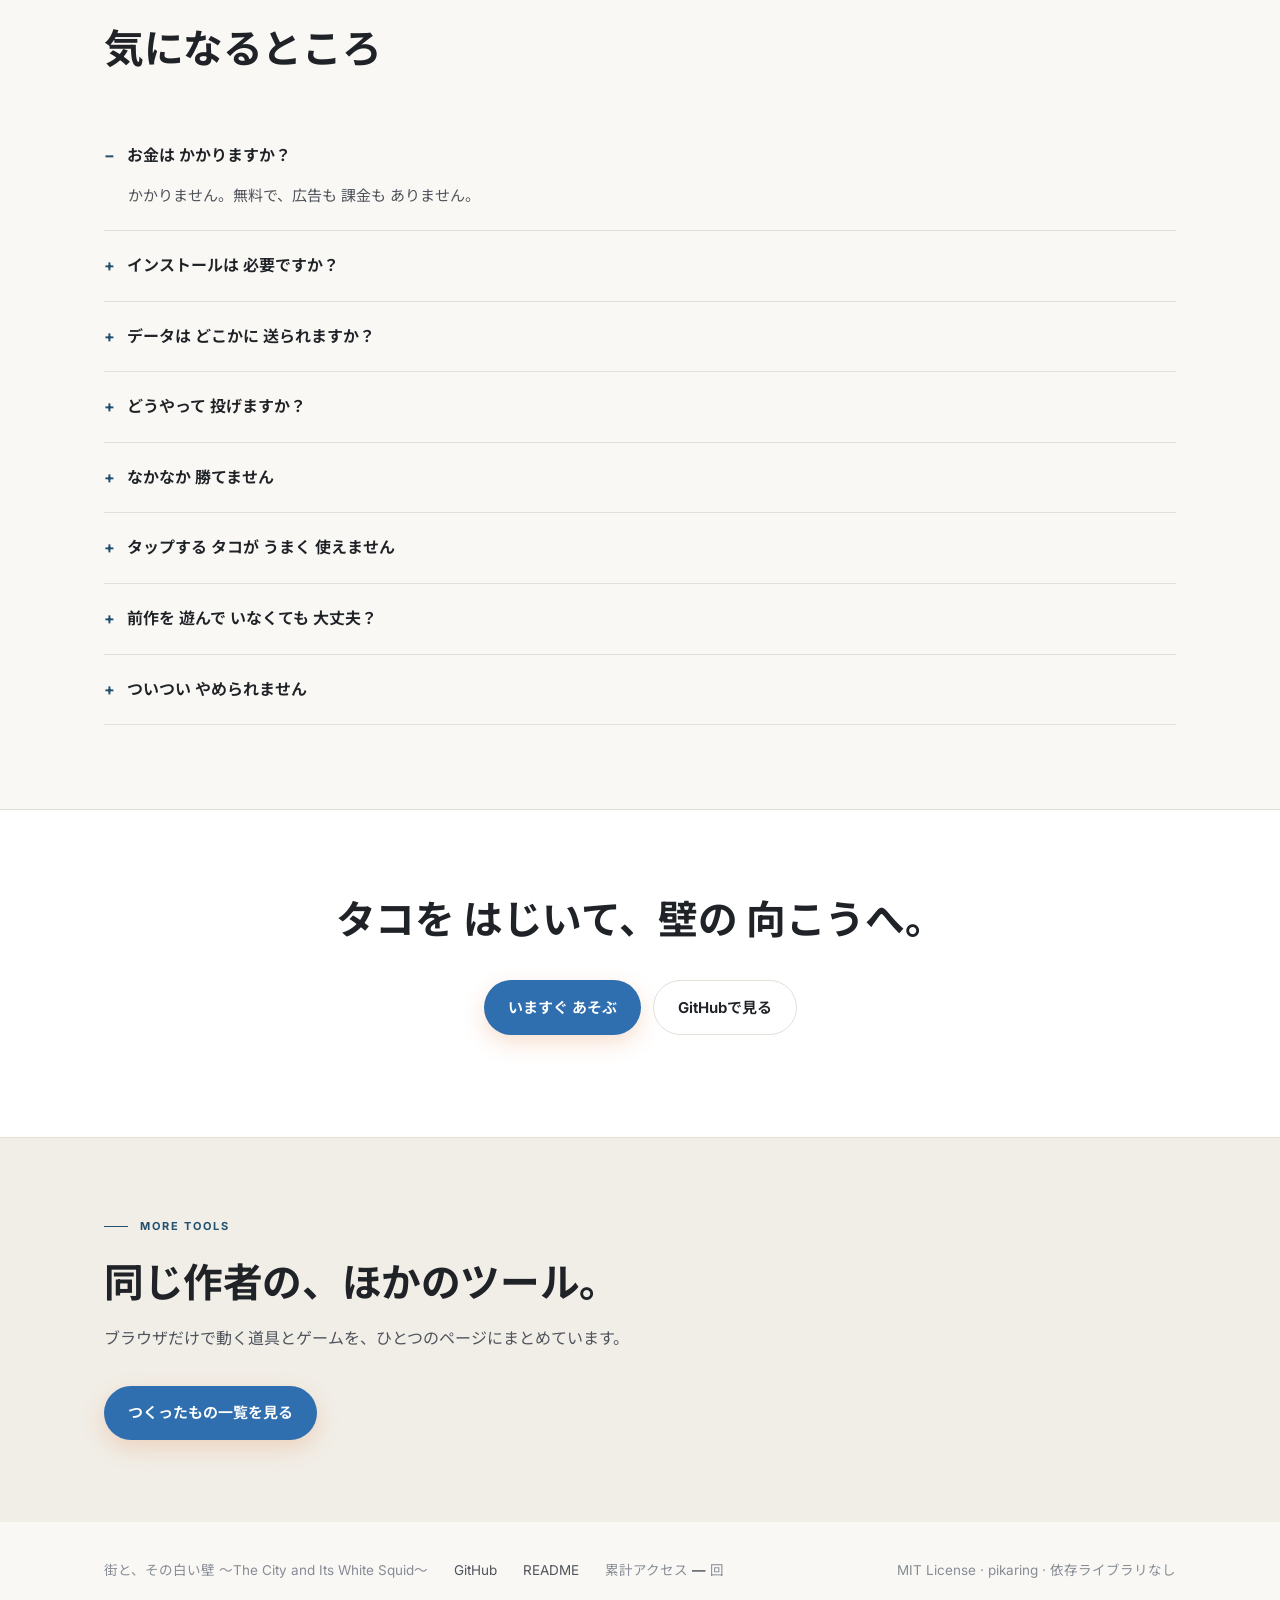
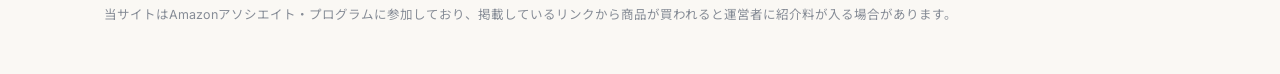
==== commit 3622d583: "穴を 大きく、穴に おとすと のこりの 体力×500点。爆発で かたい ブロックが 1回で こわれる Co-Authored-By: Claude Opus 5.5 <noreply@anthropi" ====
--- a/index.html
+++ b/index.html
@@ -275,8 +275,8 @@
           そして イカを はじいて <b>四すみの 穴</b>に おとせば、体力が のこって いても 一発 勝利です。</p>
         <ul>
           <li>白い 玉 → あてると うごいて コンボに なる</li>
-          <li>白 → 2回で こわれる、かたい → ふつうの タコでは こわれない（二郎と 爆発なら こわせる）、赤 → 爆発</li>
-          <li>穴に おとすと ★が 1つ おまけ</li>
+          <li>白 → 2回で こわれる、かたい → ふつうの タコでは こわれない（二郎で けずれ、マキや 六郎の 爆発なら 1回で こわれる）、赤 → 爆発</li>
+          <li>穴に おとすと ★が 1つ おまけ。のこりの 体力が 多いほど 得点も 大きい</li>
         </ul>
       </div>
       <div class="card">
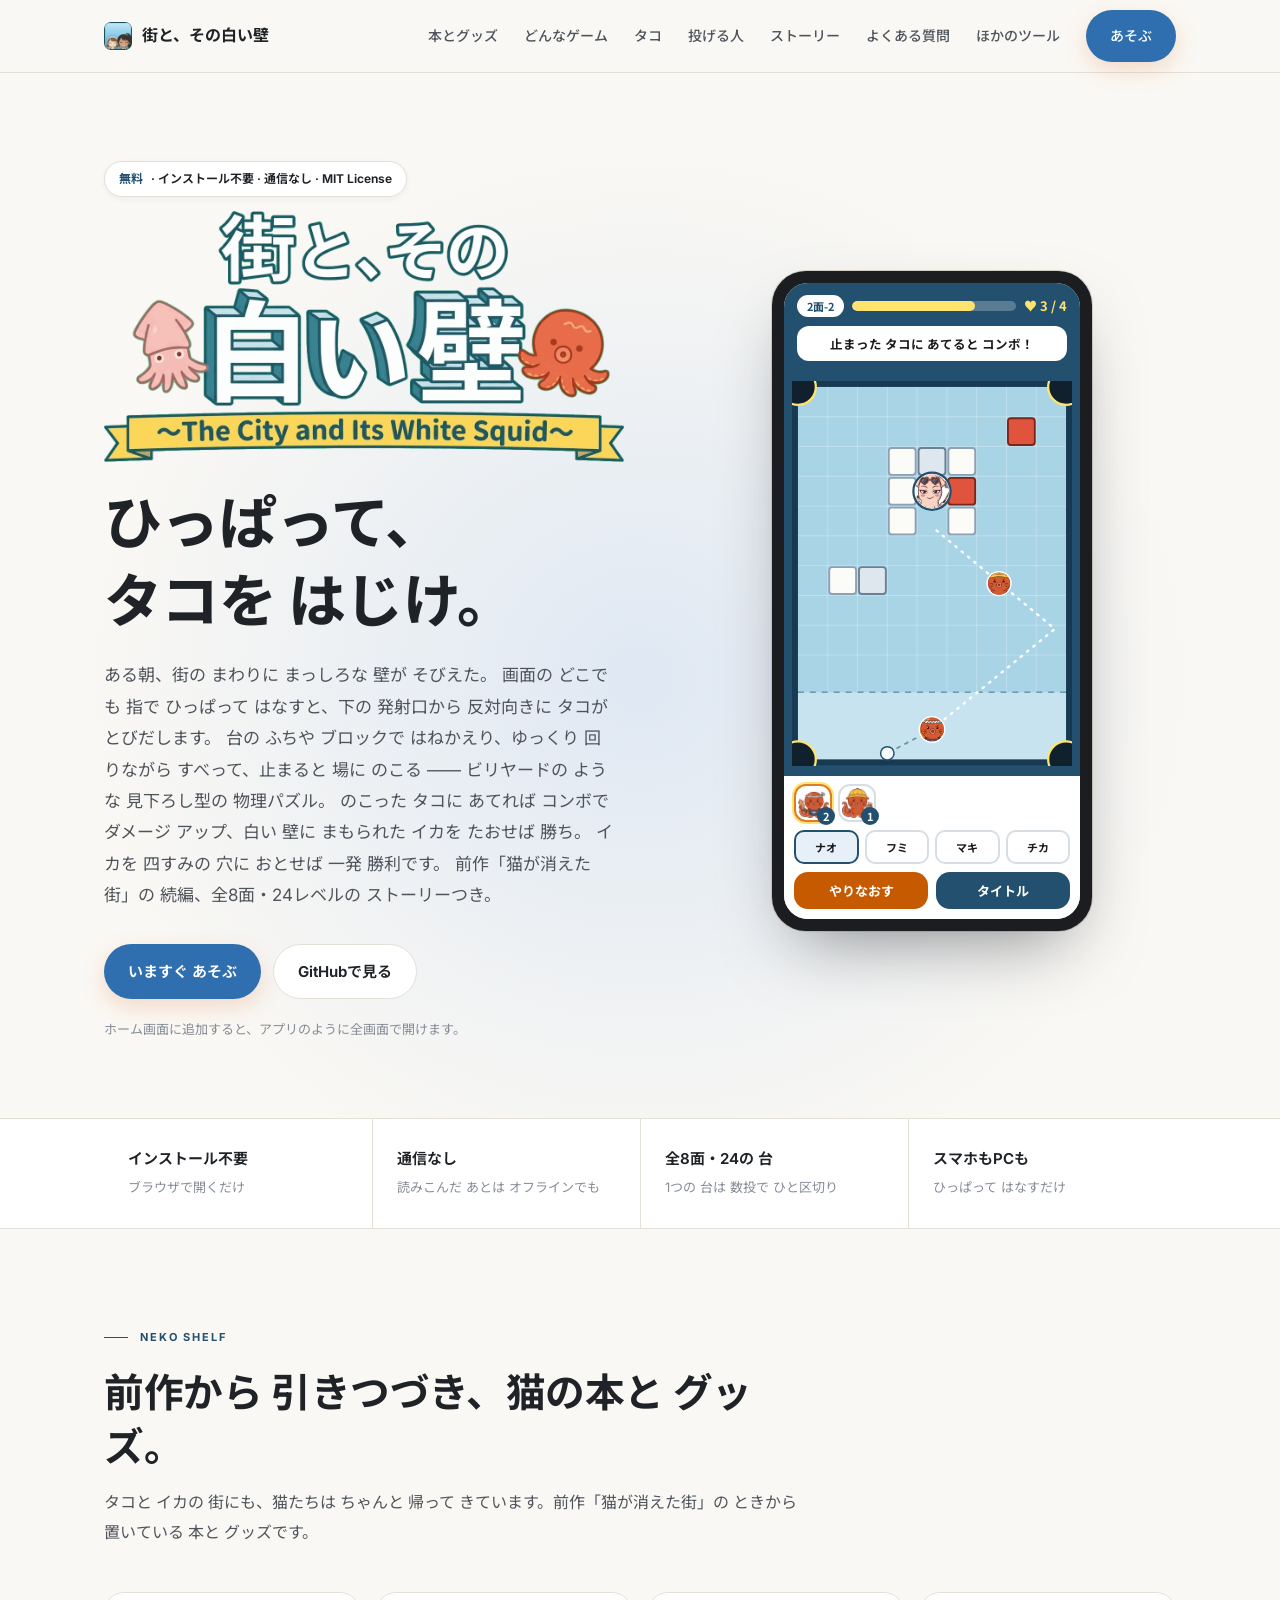
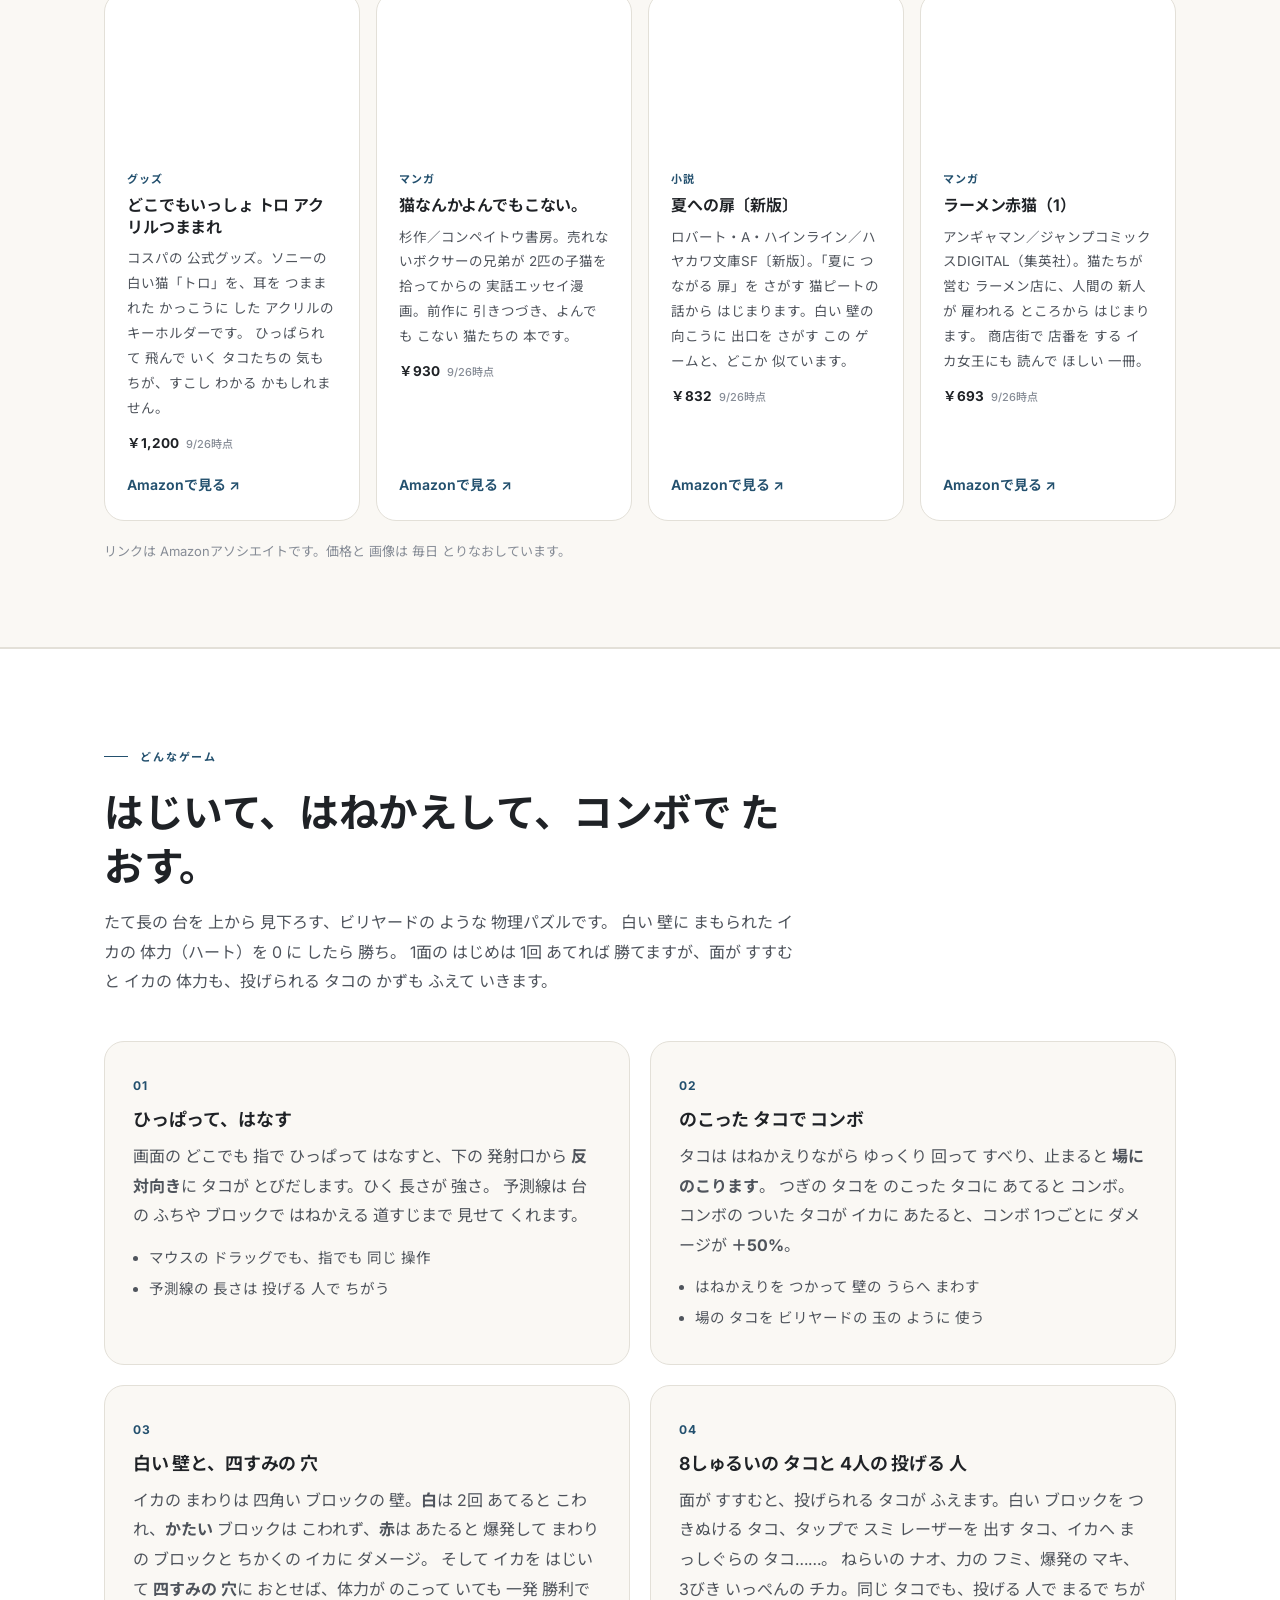
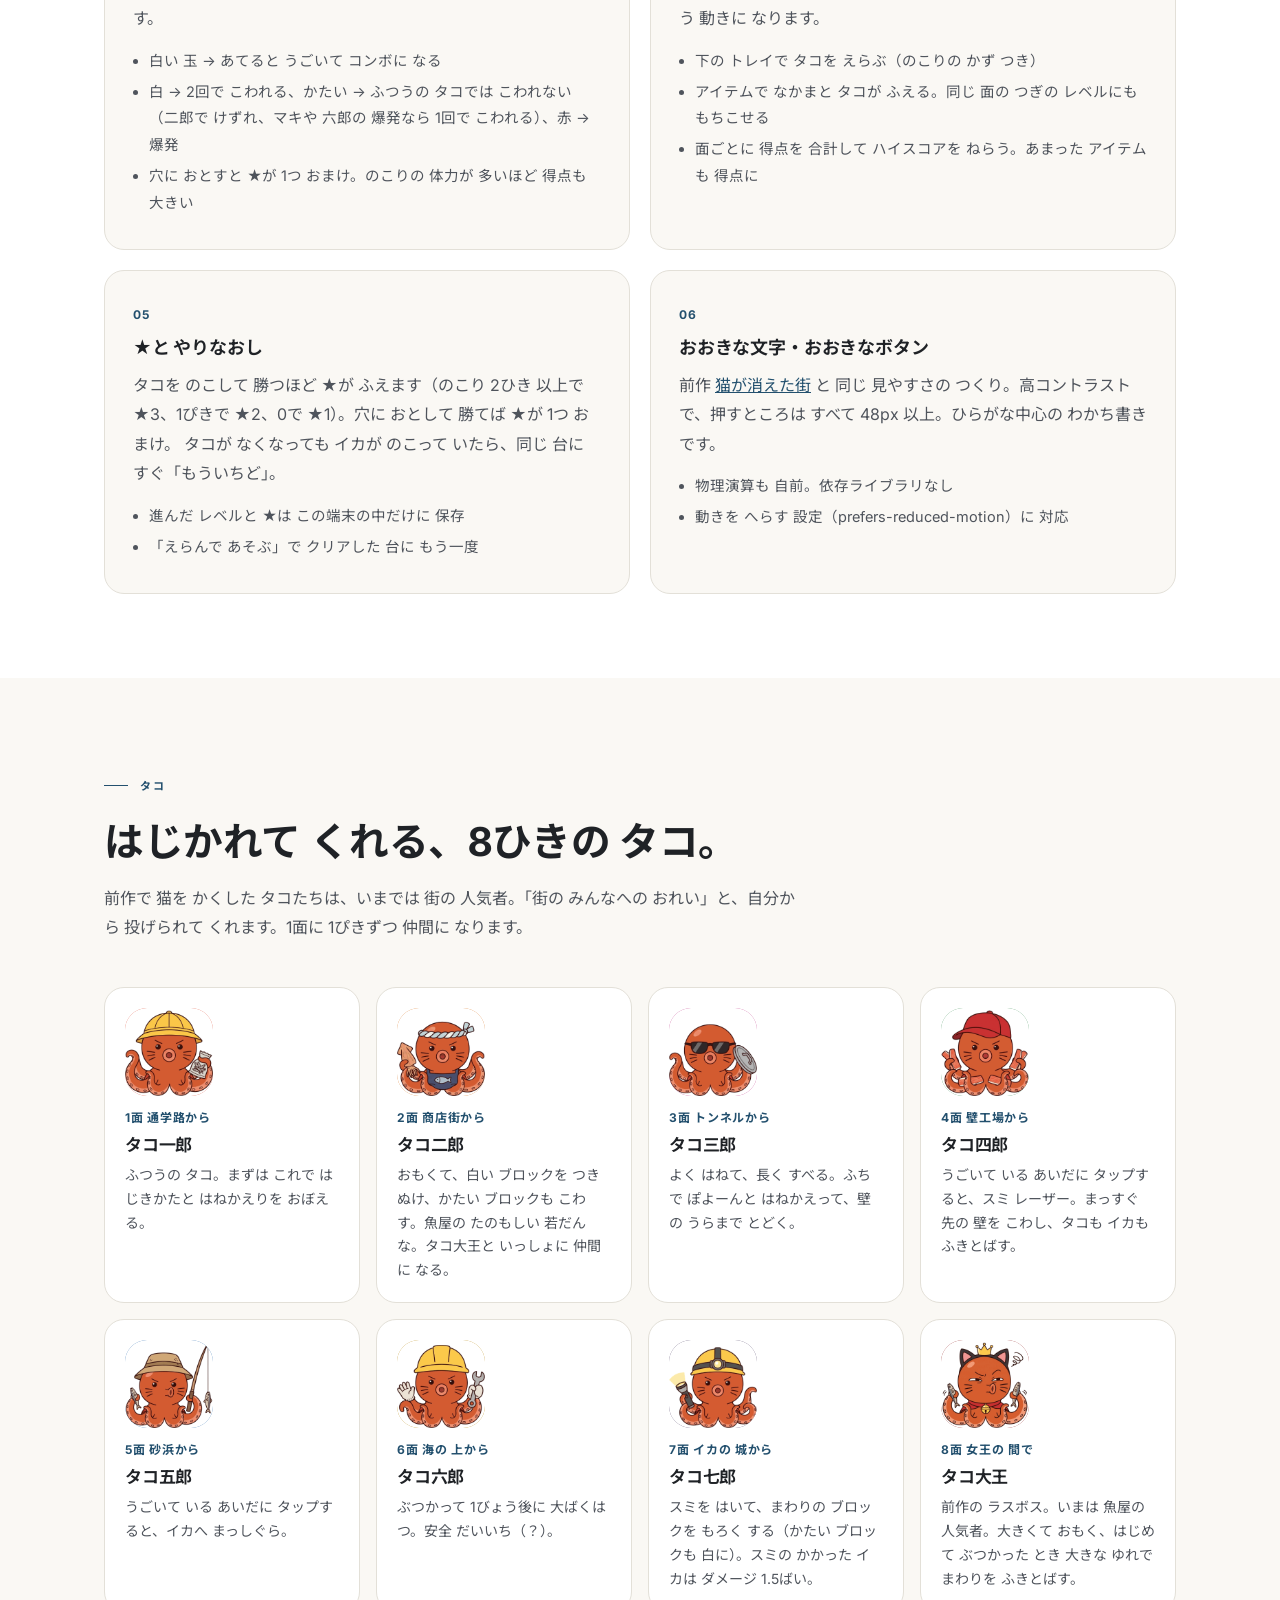
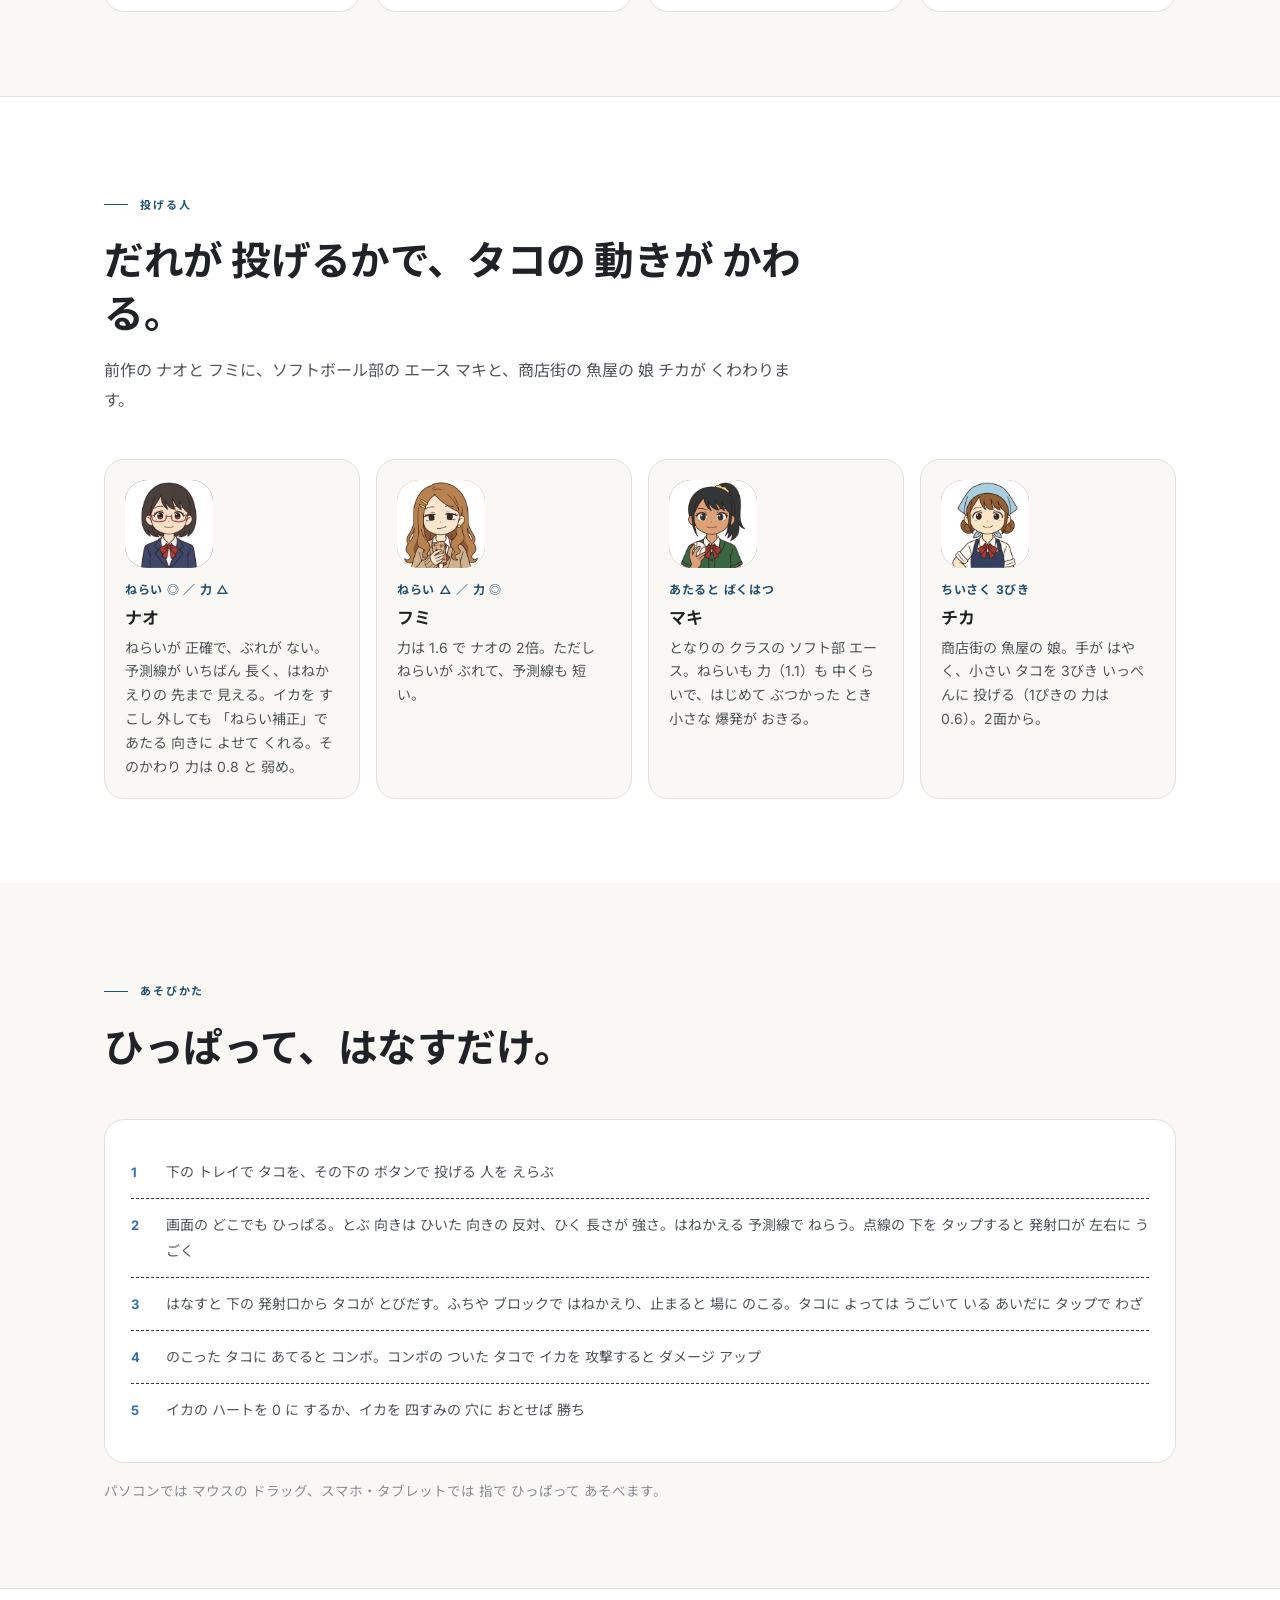
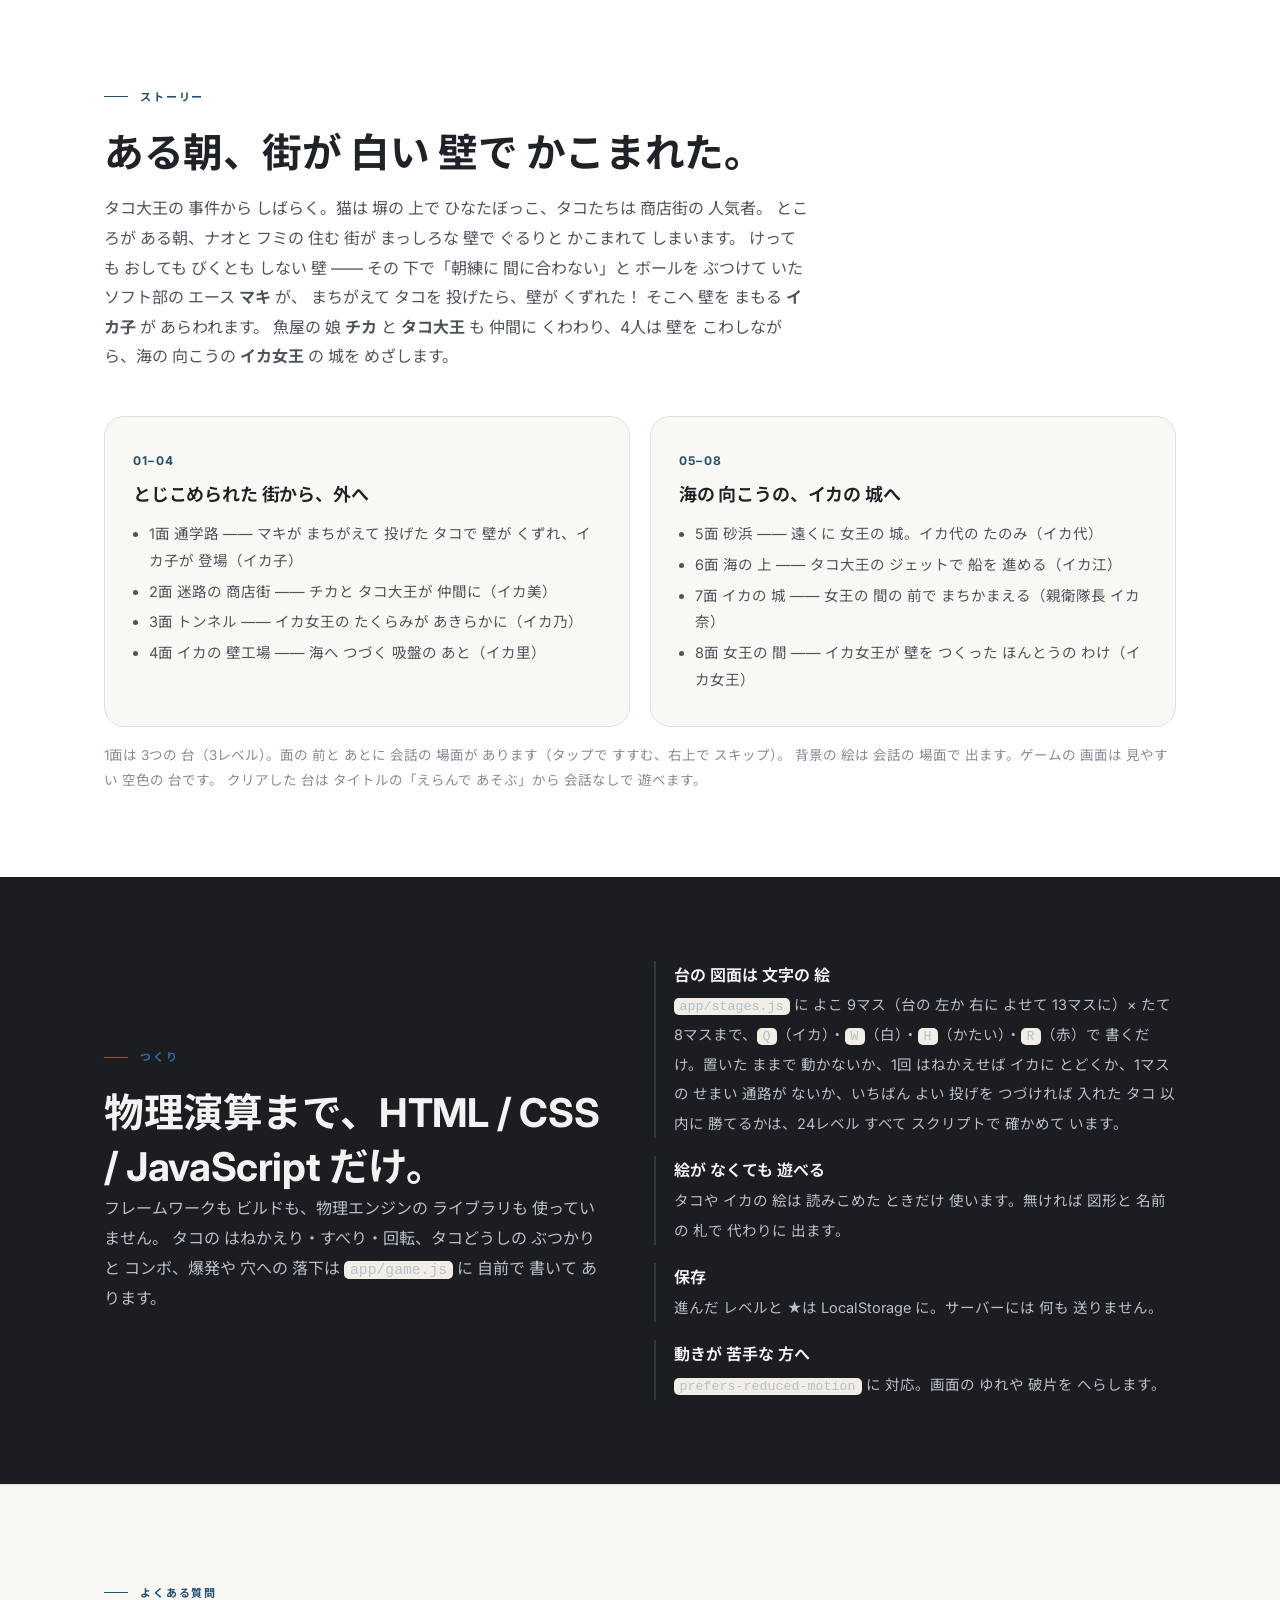
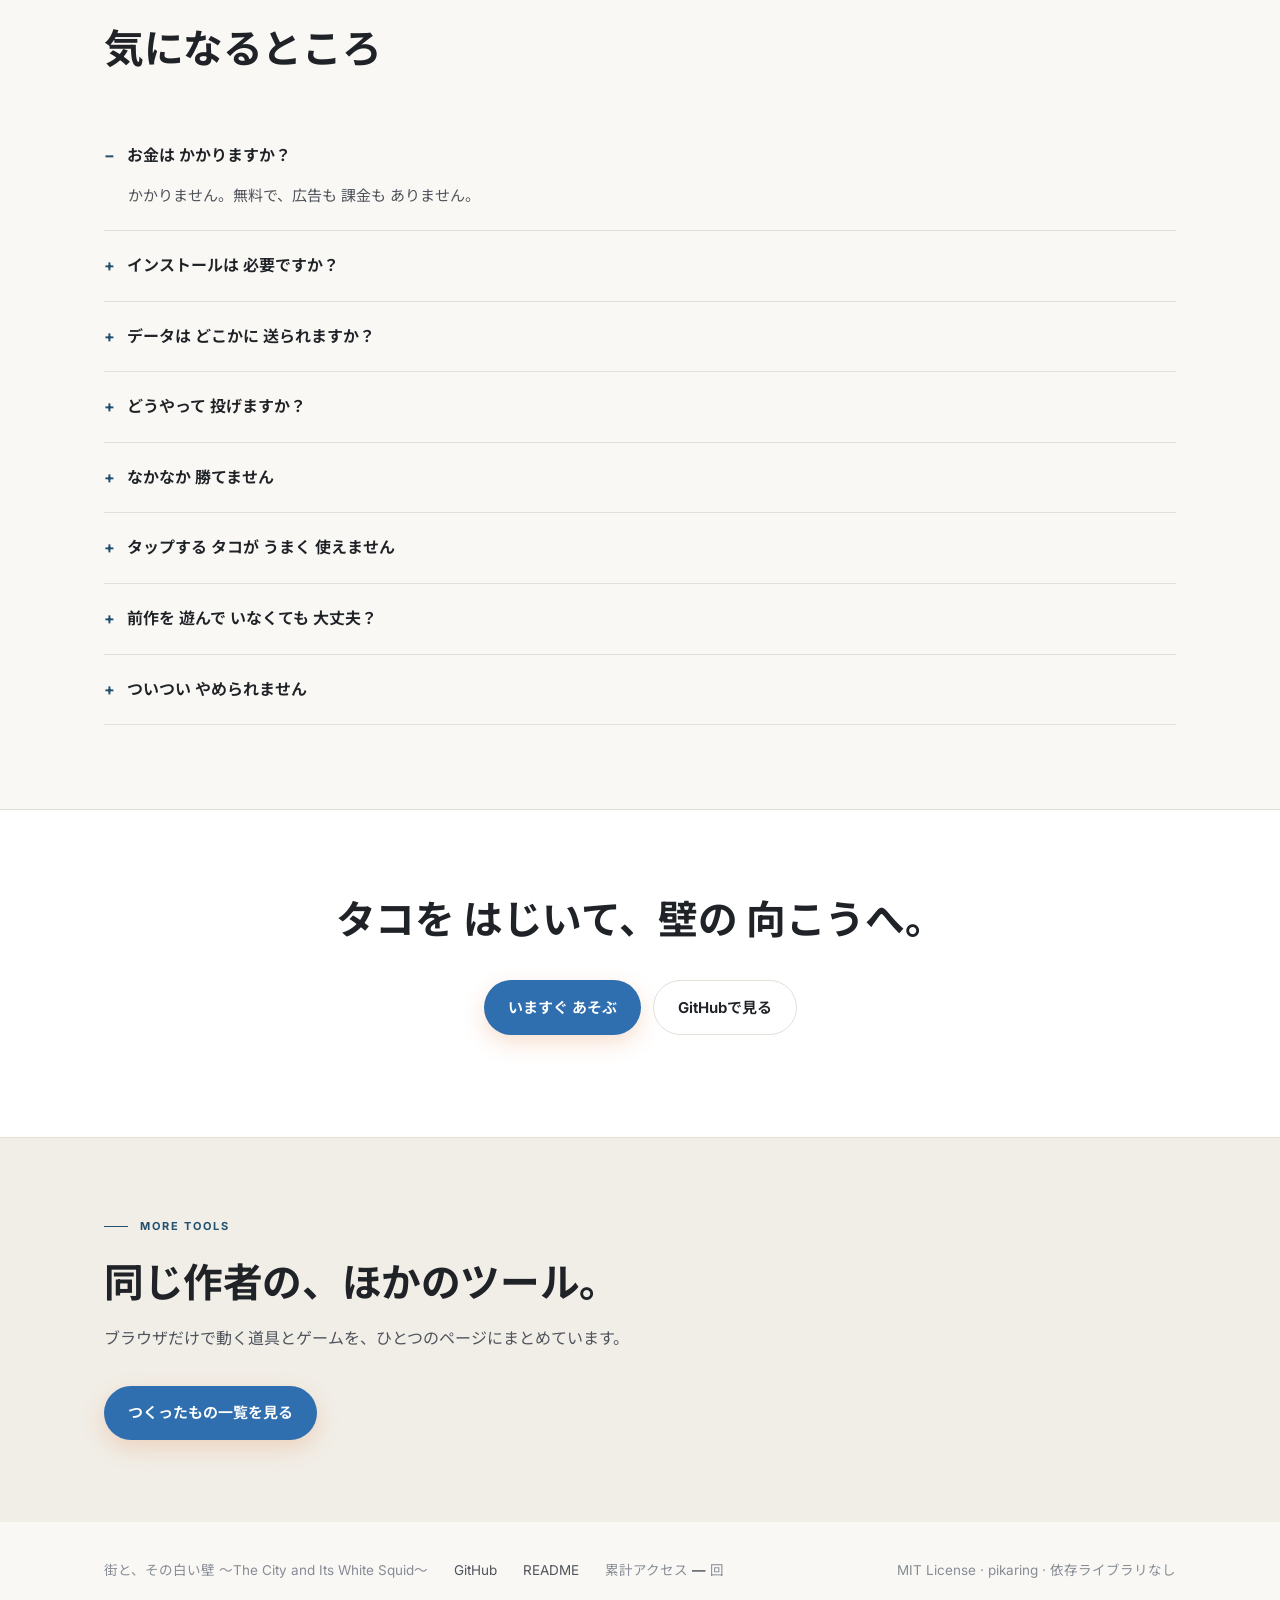
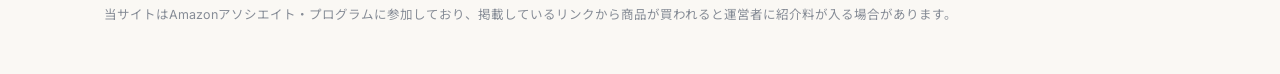
==== commit df0486a8: "よこ長の 台（13×8マス）で コマを 大きく・なかまは 3回まで・小さい タコは よく すべる・四郎は スミ レーザー・タコも 穴に おちる Co-Authored-By: Claude Opus " ====
--- a/index.html
+++ b/index.html
@@ -282,7 +282,7 @@
       <div class="card">
         <span class="num">04</span>
         <h3>8しゅるいの タコと 4人の 投げる 人</h3>
-        <p>面が すすむと、投げられる タコが ふえます。白い ブロックを つきぬける タコ、タップで わかれる タコ、イカへ まっしぐらの タコ……。
+        <p>面が すすむと、投げられる タコが ふえます。白い ブロックを つきぬける タコ、タップで スミ レーザーを 出す タコ、イカへ まっしぐらの タコ……。
           ねらいの ナオ、力の フミ、爆発の マキ、3びき いっぺんの チカ。同じ タコでも、投げる 人で まるで ちがう 動きに なります。</p>
         <ul>
           <li>下の トレイで タコを えらぶ（のこりの かず つき）</li>
@@ -328,7 +328,7 @@
       <div class="char"><div class="char-face" style="--c:#c0398a"><span>三</span><img src="app/images/story/tako3-normal.png" alt="" loading="lazy" onerror="this.remove()"></div>
         <p class="tag">3面 トンネルから</p><h3>タコ三郎</h3><p>よく はねて、長く すべる。ふちで ぽよーんと はねかえって、壁の うらまで とどく。</p></div>
       <div class="char"><div class="char-face" style="--c:#3f8f57"><span>四</span><img src="app/images/story/tako4-normal.png" alt="" loading="lazy" onerror="this.remove()"></div>
-        <p class="tag">4面 壁工場から</p><h3>タコ四郎</h3><p>うごいて いる あいだに タップすると、3びきに わかれる。</p></div>
+        <p class="tag">4面 壁工場から</p><h3>タコ四郎</h3><p>うごいて いる あいだに タップすると、スミ レーザー。まっすぐ 先の 壁を こわし、タコも イカも ふきとばす。</p></div>
       <div class="char"><div class="char-face" style="--c:#2f6fb0"><span>五</span><img src="app/images/story/tako5-normal.png" alt="" loading="lazy" onerror="this.remove()"></div>
         <p class="tag">5面 砂浜から</p><h3>タコ五郎</h3><p>うごいて いる あいだに タップすると、イカへ まっしぐら。</p></div>
       <div class="char"><div class="char-face" style="--c:#b8860b"><span>六</span><img src="app/images/story/tako6-normal.png" alt="" loading="lazy" onerror="this.remove()"></div>
@@ -426,7 +426,7 @@
         タコの はねかえり・すべり・回転、タコどうしの ぶつかりと コンボ、爆発や 穴への 落下は <code>app/game.js</code> に 自前で 書いて あります。</p>
     </div>
     <div class="night-list">
-      <div class="night-item"><b>台の 図面は 文字の 絵</b><span><code>app/stages.js</code> に よこ 9マス × たて 13マスまで、<code>Q</code>（イカ）・<code>W</code>（白）・<code>H</code>（かたい）・<code>R</code>（赤）で 書くだけ。置いた ままで 動かないか、1回 はねかえせば イカに とどくか、1マスの せまい 通路が ないか、いちばん よい 投げを つづければ 入れた タコ 以内に 勝てるかは、24レベル すべて スクリプトで 確かめて います。</span></div>
+      <div class="night-item"><b>台の 図面は 文字の 絵</b><span><code>app/stages.js</code> に よこ 9マス（台の 左か 右に よせて 13マスに）× たて 8マスまで、<code>Q</code>（イカ）・<code>W</code>（白）・<code>H</code>（かたい）・<code>R</code>（赤）で 書くだけ。置いた ままで 動かないか、1回 はねかえせば イカに とどくか、1マスの せまい 通路が ないか、いちばん よい 投げを つづければ 入れた タコ 以内に 勝てるかは、24レベル すべて スクリプトで 確かめて います。</span></div>
       <div class="night-item"><b>絵が なくても 遊べる</b><span>タコや イカの 絵は 読みこめた ときだけ 使います。無ければ 図形と 名前の 札で 代わりに 出ます。</span></div>
       <div class="night-item"><b>保存</b><span>進んだ レベルと ★は LocalStorage に。サーバーには 何も 送りません。</span></div>
       <div class="night-item"><b>動きが 苦手な 方へ</b><span><code>prefers-reduced-motion</code> に 対応。画面の ゆれや 破片を へらします。</span></div>
@@ -446,7 +446,7 @@
     <details><summary>どうやって 投げますか？</summary><p>画面の どこでも 指（または マウス）で ひっぱって、はなします。タコは 下の 発射口から、ひいた 向きの <b>反対</b>へ とびだします。ひく 長さで 強さが 決まり、ひっぱって いる あいだは はねかえる 道すじまで 予測線が 出ます。</p></details>
     <details><summary>なかなか 勝てません</summary><p>まっすぐ ぶつけるより、<b>コンボ</b>と <b>穴</b>を ねらうのが こつです。止まって 場に のこった タコに あててから イカに とどくと、コンボ 1つごとに ダメージが ＋50%。
       イカが 穴の そばに いたら、はじいて 四すみの 穴に おとせば 一発 勝利です。赤い ブロックの 爆発も ちかくの イカに ききます。予測線が 長い ナオで、ふちの はねかえりを つかうと ねらいやすく なります。</p></details>
-    <details><summary>タップする タコが うまく 使えません</summary><p>タコ四郎（3びきに わかれる）と タコ五郎（イカへ まっしぐら）は、うごいて いる あいだに 画面の どこかを タップすると わざが 出ます。タコ五郎は、イカとの あいだに ブロックが ない ところで タップすると、まっすぐ とどきます。</p></details>
+    <details><summary>タップする タコが うまく 使えません</summary><p>タコ四郎（スミ レーザー）と タコ五郎（イカへ まっしぐら）は、うごいて いる あいだに 画面の どこかを タップすると わざが 出ます。タコ五郎は、イカとの あいだに ブロックが ない ところで タップすると、まっすぐ とどきます。</p></details>
     <details><summary>前作を 遊んで いなくても 大丈夫？</summary><p>大丈夫です。お話は つながって いますが、はじめの 場面で 街の ようすが わかります。前作 <a href="https://pikaring.github.io/cat-on-escape/">猫が消えた街</a> は、ねこを そろえて 逃がす パズルです。</p></details>
     <details><summary>ついつい やめられません</summary><p>1つの 台は 数投で 終わります。クリアしたら ひと区切り。進んだ レベルは 保存されるので、つぎは「つづきから」遊べます。</p></details>
   </div>
